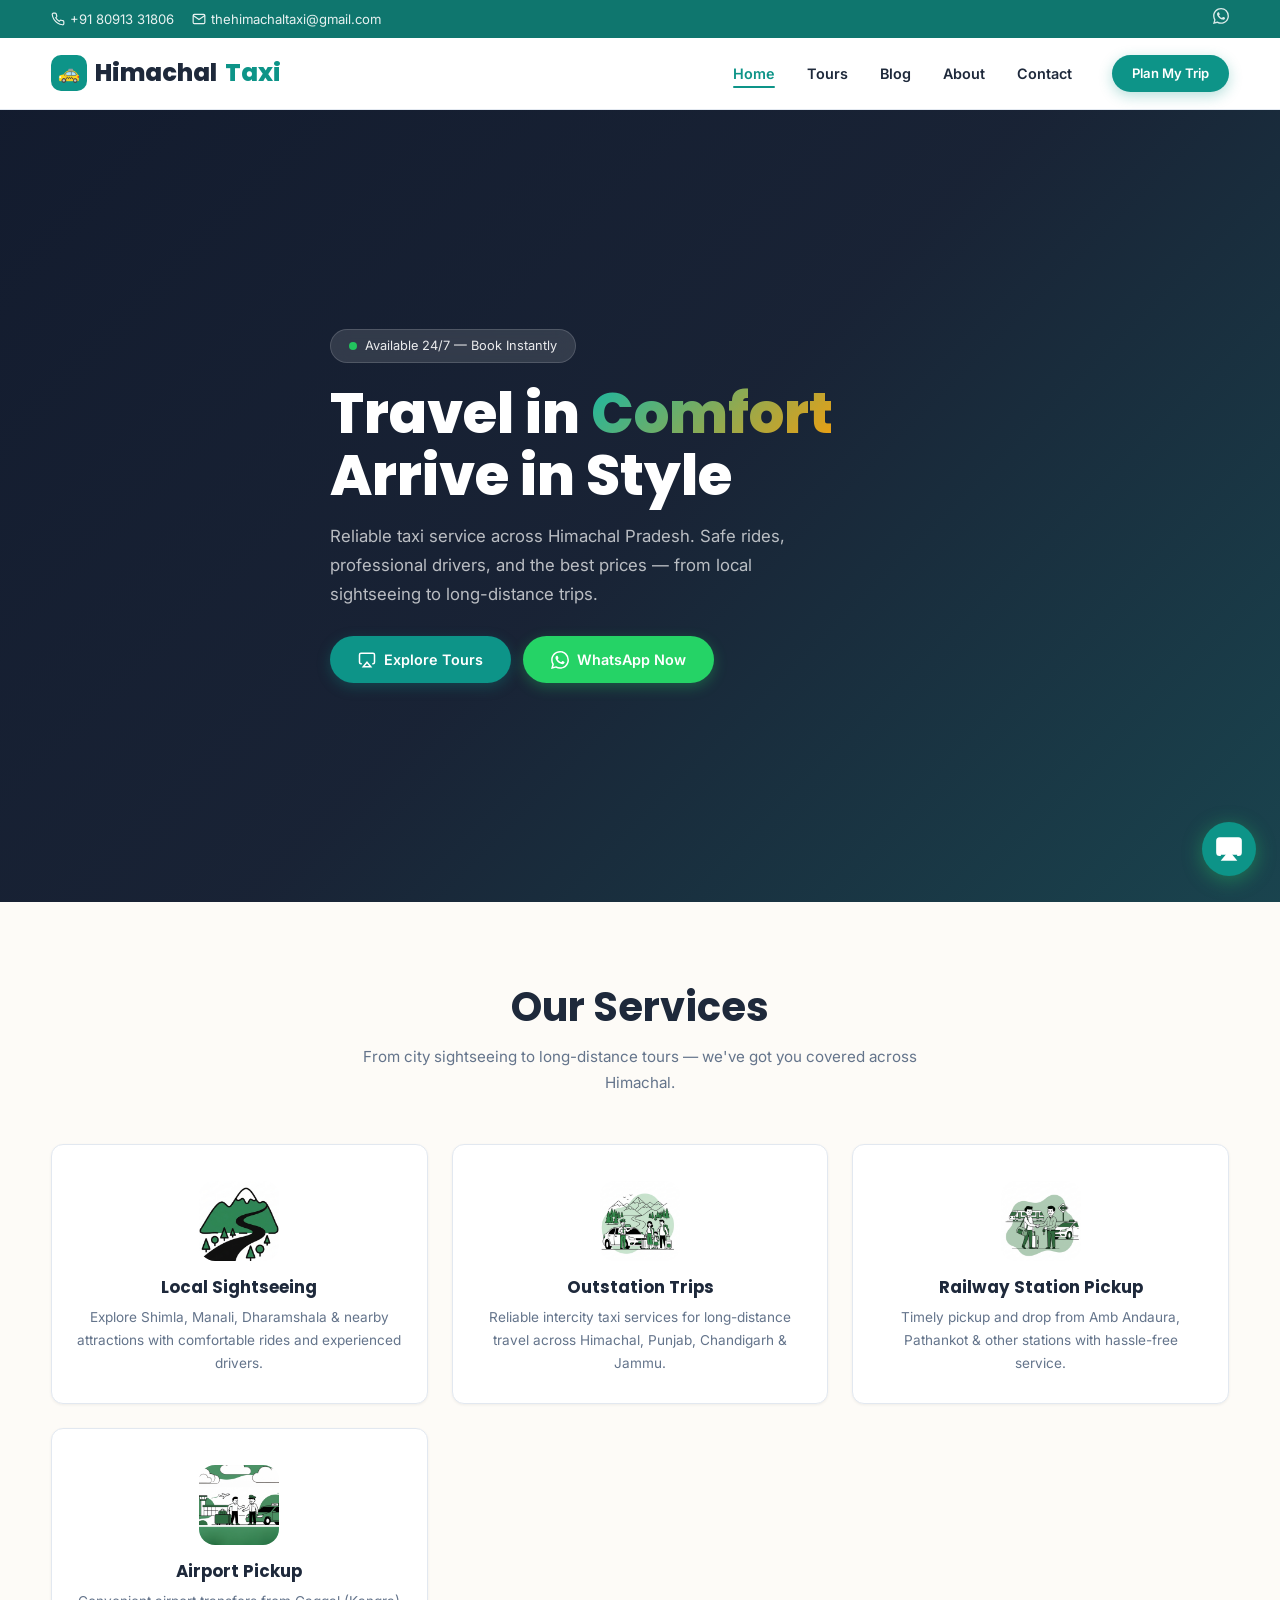
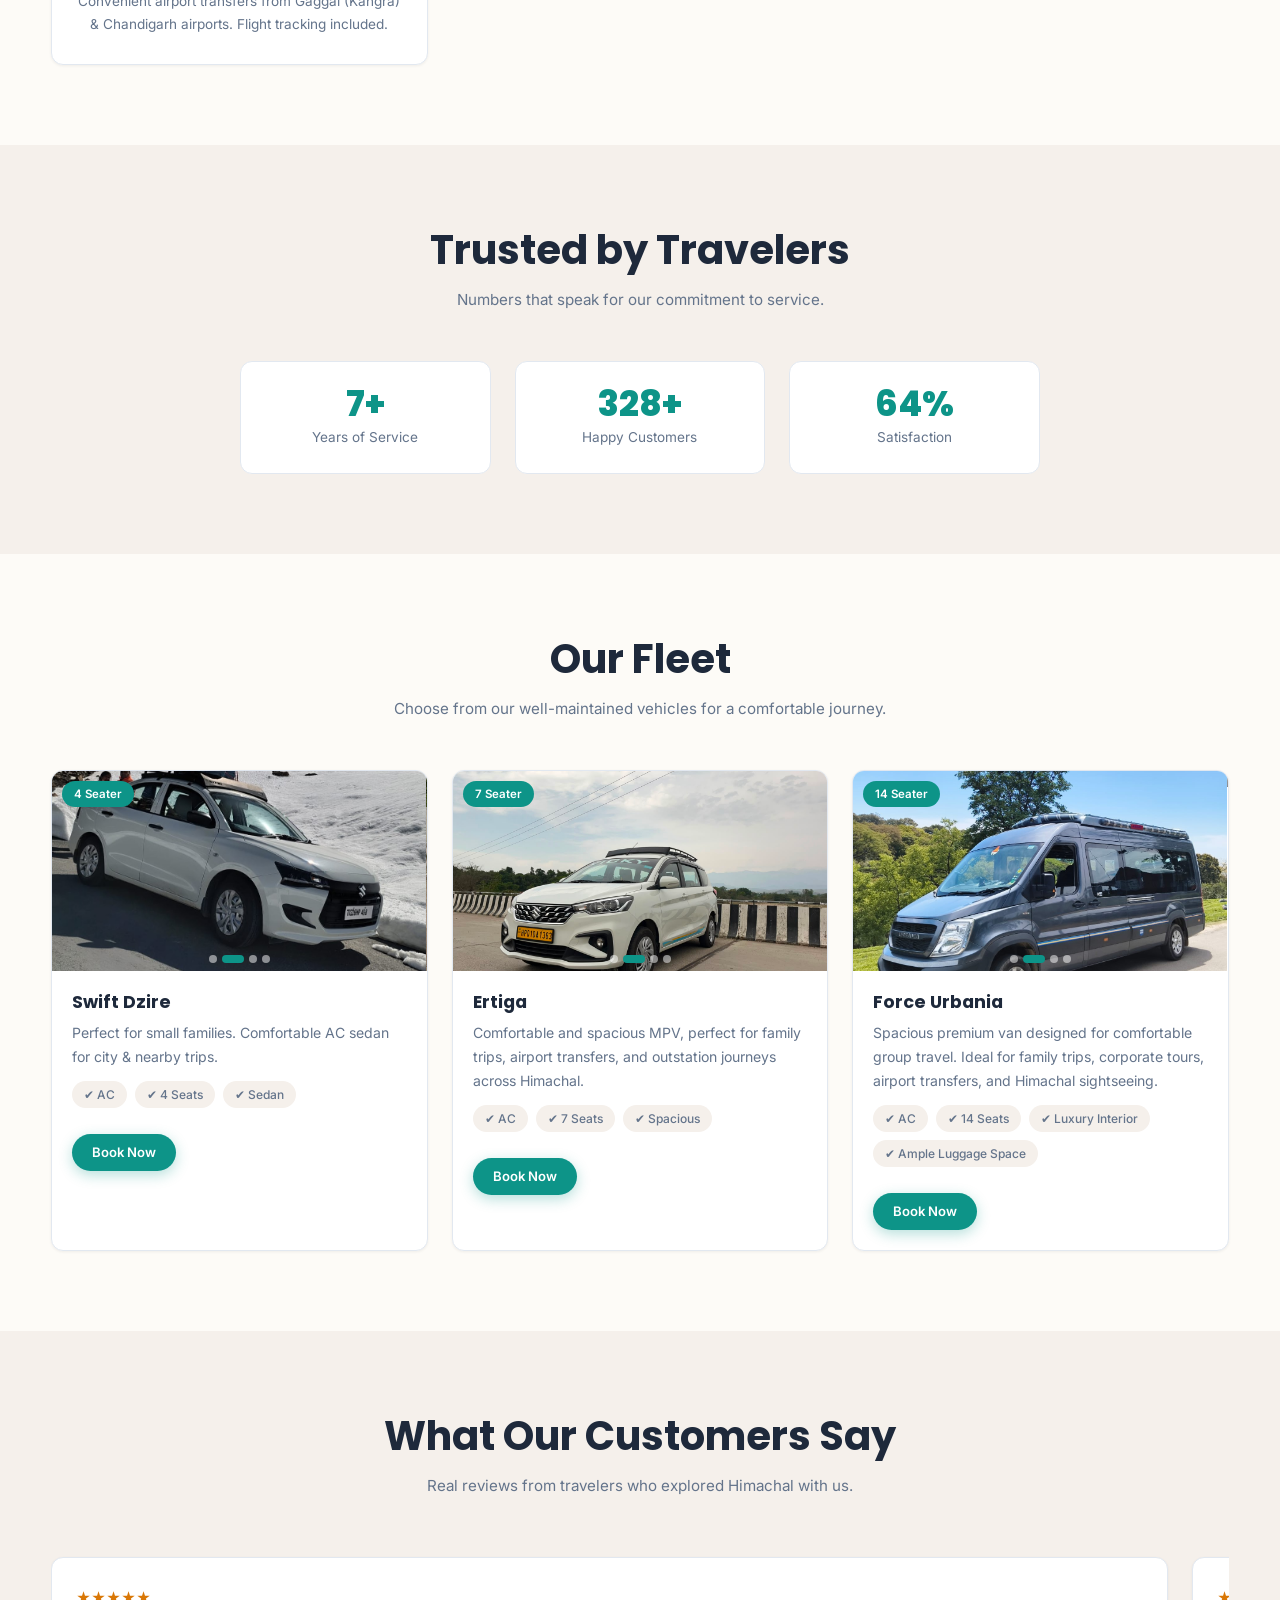
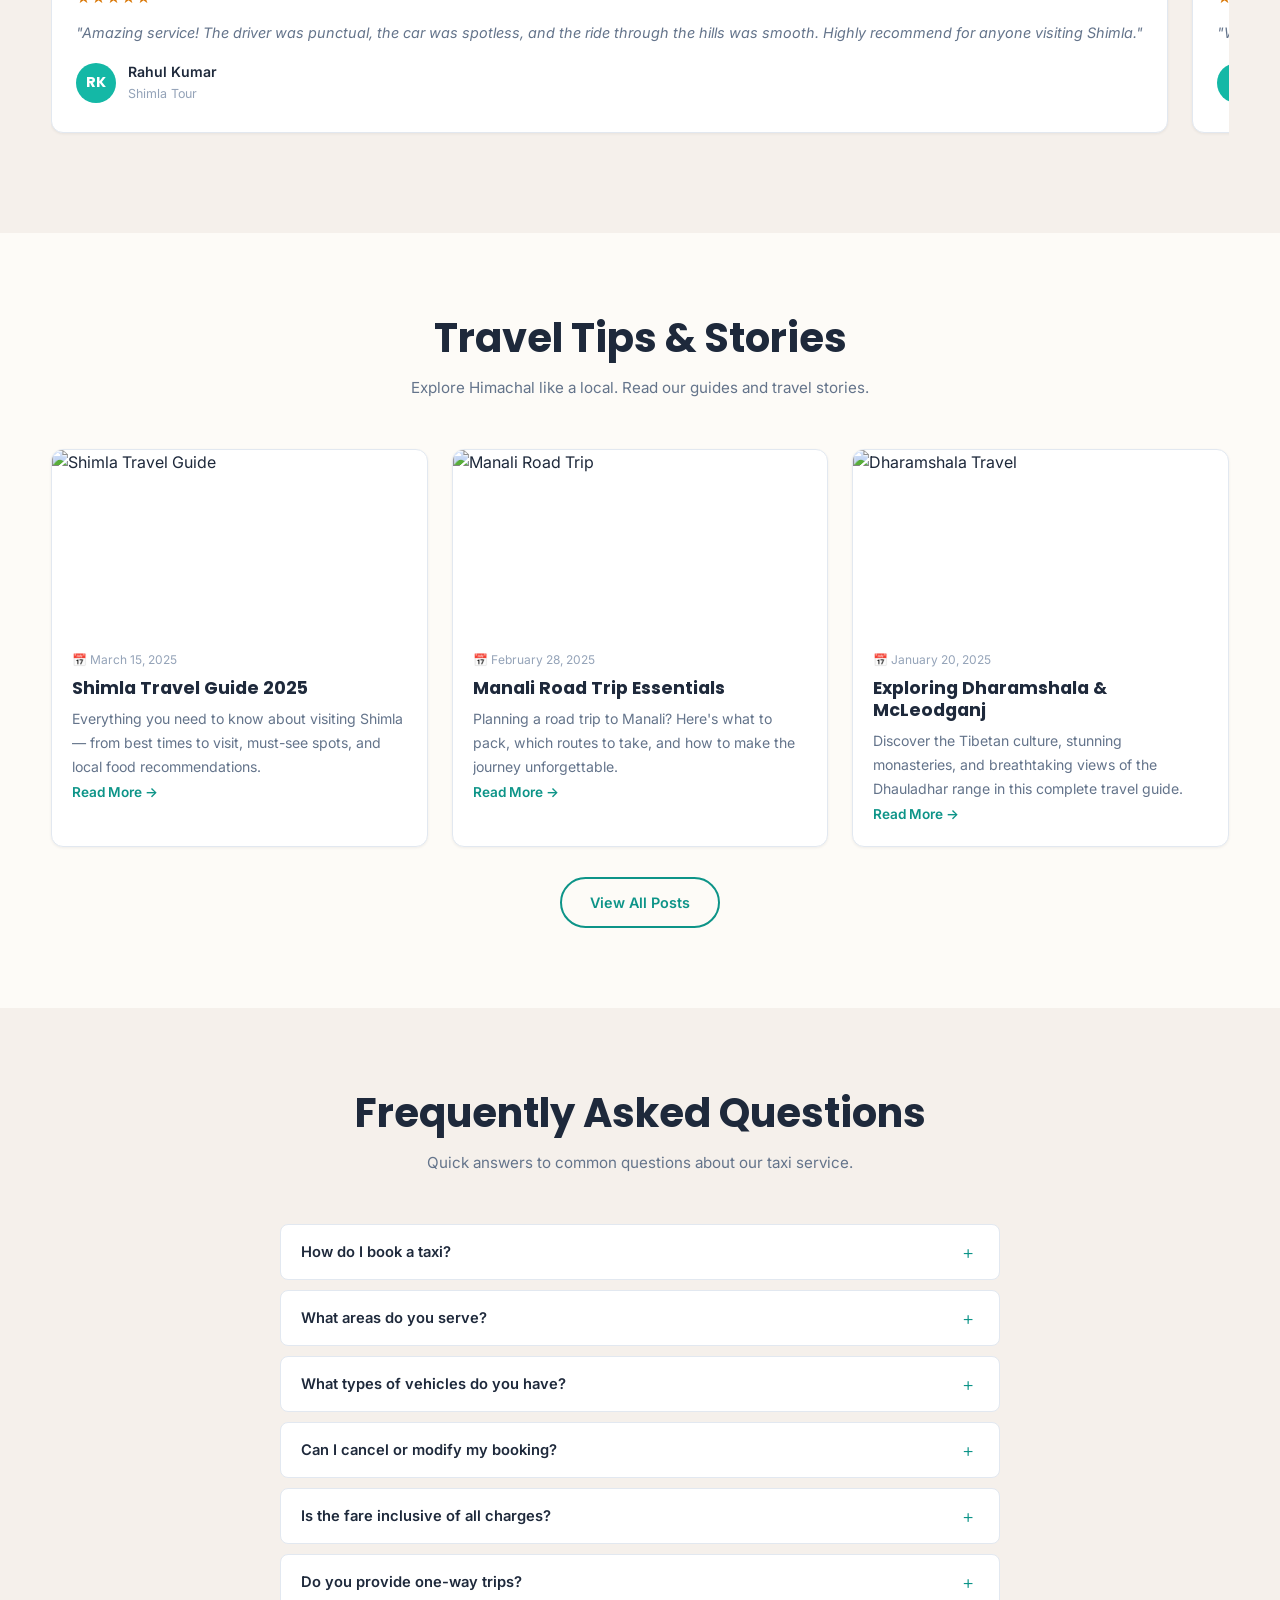
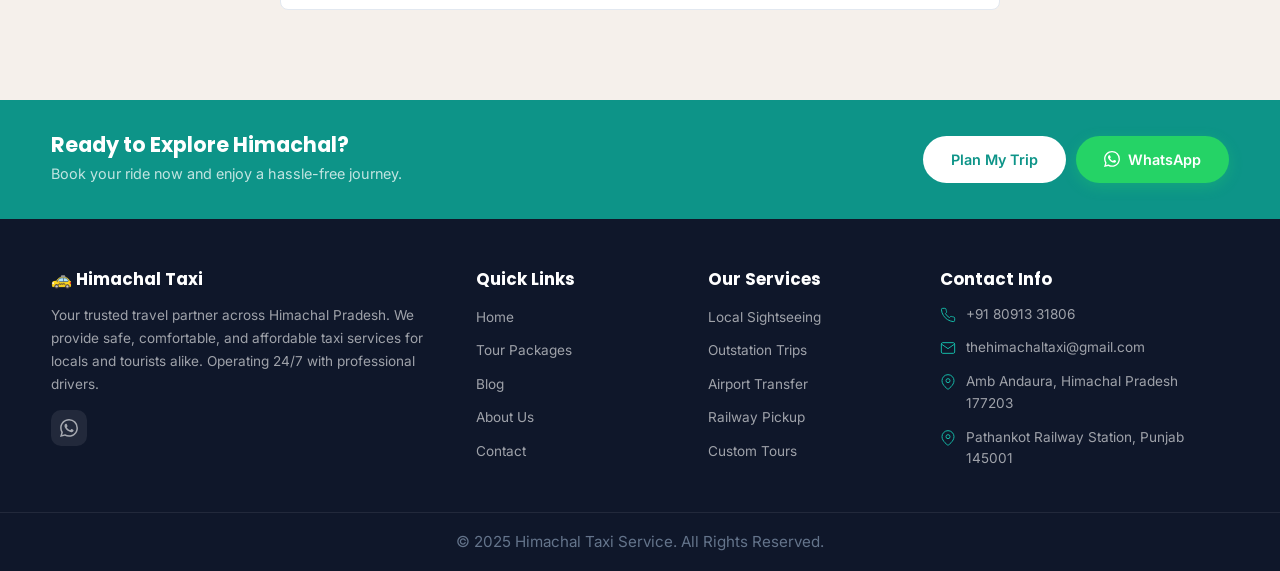
==== index.html @ 5ced4098 "Updated website content and images" ====
<!DOCTYPE html>
<html lang="en">
<head>
    <!-- ========== META & SEO ========== -->
    <meta charset="UTF-8">
    <meta name="viewport" content="width=device-width, initial-scale=1.0">
    <title>Himachal Taxi Service | Reliable Taxi in Himachal Pradesh</title>
    <meta name="description" content="Book reliable taxi service in Himachal Pradesh. Local sightseeing, outstation trips, airport & railway station pickup. Safe, comfortable & affordable travel.">
    <meta name="keywords" content="Himachal taxi, taxi service Himachal, Shimla taxi, Manali taxi, Dharamshala taxi, outstation taxi, airport pickup Himachal">
    <meta name="robots" content="index, follow">
    <link rel="canonical" href="https://himachaltaxi.com/">

    <!-- Open Graph -->
    <meta property="og:title" content="Himachal Taxi Service | Reliable Taxi in Himachal Pradesh">
    <meta property="og:description" content="Book reliable taxi service in Himachal Pradesh. Safe, comfortable & affordable travel.">
    <meta property="og:url" content="https://himachaltaxi.com/">
    <meta property="og:type" content="website">
    <meta property="og:image" content="images/hero-1.jpeg">

    <!-- Twitter Card -->
    <meta name="twitter:card" content="summary_large_image">
    <meta name="twitter:title" content="Himachal Taxi Service">
    <meta name="twitter:description" content="Reliable taxi service across Himachal Pradesh.">

    <!-- JSON-LD LocalBusiness Schema -->
    <script type="application/ld+json">
    {
        "@context": "https://schema.org",
        "@type": "LocalBusiness",
        "name": "Himachal Taxi Service",
        "image": "images/hero-1.jpeg",
        "description": "Reliable taxi service across Himachal Pradesh. Local sightseeing, outstation trips, airport & railway station pickup.",
        "url": "https://himachaltaxi.com",
        "telephone": "+918091331806",
"email": "thehimachaltaxi@gmail.com",
        "address": {
            "@type": "PostalAddress",
            "streetAddress": "Amb Andaura Railway Station Rd",
            "addressLocality": "Amb",
            "addressRegion": "Himachal Pradesh",
            "postalCode": "177203",
            "addressCountry": "IN"
        },
        "openingHoursSpecification": {
            "@type": "OpeningHoursSpecification",
            "dayOfWeek": ["Monday","Tuesday","Wednesday","Thursday","Friday","Saturday","Sunday"],
            "opens": "00:00",
            "closes": "23:59"
        },
        "sameAs": [
            "https://wa.me/918091331806"
        ]
    }
    </script>

    <!-- Styles -->
    <link rel="stylesheet" href="css/style.css">

    <!-- AOS Animation Library -->
    <link rel="stylesheet" href="https://unpkg.com/aos@2.3.1/dist/aos.css">
</head>
<body>

    <!-- ==================== TOP BAR ==================== -->
    <header class="topbar">
        <div class="container">
            <div class="topbar-left">
                <span>
                    <svg viewBox="0 0 24 24"><path d="M22 16.92v3a2 2 0 0 1-2.18 2 19.79 19.79 0 0 1-8.63-3.07 19.5 19.5 0 0 1-6-6 19.79 19.79 0 0 1-3.07-8.67A2 2 0 0 1 4.11 2h3a2 2 0 0 1 2 1.72 12.84 12.84 0 0 0 .7 2.81 2 2 0 0 1-.45 2.11L8.09 9.91a16 16 0 0 0 6 6l1.27-1.27a2 2 0 0 1 2.11-.45 12.84 12.84 0 0 0 2.81.7A2 2 0 0 1 22 16.92z"/></svg>
                    +91 80913 31806
                </span>
                <span>
                    <svg viewBox="0 0 24 24"><path d="M4 4h16c1.1 0 2 .9 2 2v12c0 1.1-.9 2-2 2H4c-1.1 0-2-.9-2-2V6c0-1.1.9-2 2-2z"/><polyline points="22,6 12,13 2,6"/></svg>
                    thehimachaltaxi@gmail.com
                </span>
            </div>
            <div class="topbar-right">
                <a href="https://wa.me/918091331806" target="_blank" rel="noopener" aria-label="WhatsApp">
                    <svg viewBox="0 0 24 24" fill="currentColor"><path d="M17.472 14.382c-.297-.149-1.758-.867-2.03-.967-.273-.099-.471-.148-.67.15-.197.297-.767.966-.94 1.164-.173.199-.347.223-.644.075-.297-.15-1.255-.463-2.39-1.475-.883-.788-1.48-1.761-1.653-2.059-.173-.297-.018-.458.13-.606.134-.133.298-.347.446-.52.149-.174.198-.298.298-.497.099-.198.05-.371-.025-.52-.075-.149-.669-1.612-.916-2.207-.242-.579-.487-.5-.669-.51-.173-.008-.371-.01-.57-.01-.198 0-.52.074-.792.372-.272.297-1.04 1.016-1.04 2.479 0 1.462 1.065 2.875 1.213 3.074.149.198 2.096 3.2 5.077 4.487.709.306 1.262.489 1.694.625.712.227 1.36.195 1.871.118.571-.085 1.758-.719 2.006-1.413.248-.694.248-1.289.173-1.413-.074-.124-.272-.198-.57-.347m-5.421 7.403h-.004a9.87 9.87 0 01-5.031-1.378l-.361-.214-3.741.982.998-3.648-.235-.374a9.86 9.86 0 01-1.51-5.26c.001-5.45 4.436-9.884 9.888-9.884 2.64 0 5.122 1.03 6.988 2.898a9.825 9.825 0 012.893 6.994c-.003 5.45-4.437 9.884-9.885 9.884m8.413-18.297A11.815 11.815 0 0012.05 0C5.495 0 .16 5.335.157 11.892c0 2.096.547 4.142 1.588 5.945L.057 24l6.305-1.654a11.882 11.882 0 005.683 1.448h.005c6.554 0 11.89-5.335 11.893-11.893a11.821 11.821 0 00-3.48-8.413z"/></svg>
                </a>
            </div>
        </div>
    </header>

    <!-- ==================== NAVBAR ==================== -->
    <nav class="navbar" id="navbar">
        <div class="container nav-container">
            <a href="index.html" class="logo">
                <span class="logo-icon">🚕</span>
                Himachal<span>Taxi</span>
            </a>
            <ul class="nav-links">
                <li><a href="index.html">Home</a></li>
                <li><a href="tours.html">Tours</a></li>
                <li><a href="blog.html">Blog</a></li>
                <li><a href="about.html">About</a></li>
                <li><a href="contact.html">Contact</a></li>
                <li><a href="#" class="btn btn-primary btn-sm" data-open-modal>Plan My Trip</a></li>
            </ul>
            <button class="hamburger" id="hamburger" aria-label="Toggle menu">☰</button>
        </div>
    </nav>

    <!-- Mobile Navigation -->
    <div class="mobile-nav" id="mobileNav">
        <div class="mobile-nav-content">
            <button class="mobile-nav-close" id="mobileNavClose" aria-label="Close menu">✕</button>
            <a href="index.html">Home</a>
            <a href="tours.html">Tours</a>
            <a href="blog.html">Blog</a>
            <a href="about.html">About</a>
            <a href="contact.html">Contact</a>
            <a href="#" class="btn btn-primary" data-open-modal>🚀 Plan My Trip</a>
        </div>
    </div>

    <!-- ==================== HERO ==================== -->
    <section class="hero" id="home">
        <div class="hero-bg" style="background-image: url('images/hero-1.jpeg');"></div>
        <div class="hero-overlay"></div>

        <div class="container hero-content" data-aos="fade-up" data-aos-duration="1000">
            <div class="hero-badge">
                <span class="hero-badge-dot"></span>
                Available 24/7 — Book Instantly
            </div>
            <h1>Travel in <span>Comfort</span><br>Arrive in Style</h1>
            <p>Reliable taxi service across Himachal Pradesh. Safe rides, professional drivers, and the best prices — from local sightseeing to long-distance trips.</p>
            <div class="hero-buttons">
                <a href="tours.html" class="btn btn-primary">
                    <svg viewBox="0 0 24 24" fill="none" stroke="currentColor" stroke-width="2"><path d="M5 17H4a2 2 0 01-2-2V5a2 2 0 012-2h16a2 2 0 012 2v10a2 2 0 01-2 2h-1"/><polygon points="12 15 17 21 7 21 12 15"/></svg>
                    Explore Tours
                </a>
                <a href="https://wa.me/918091331806" class="btn btn-whatsapp" target="_blank" rel="noopener">
                    <svg viewBox="0 0 24 24" fill="currentColor"><path d="M17.472 14.382c-.297-.149-1.758-.867-2.03-.967-.273-.099-.471-.148-.67.15-.197.297-.767.966-.94 1.164-.173.199-.347.223-.644.075-.297-.15-1.255-.463-2.39-1.475-.883-.788-1.48-1.761-1.653-2.059-.173-.297-.018-.458.13-.606.134-.133.298-.347.446-.52.149-.174.198-.298.298-.497.099-.198.05-.371-.025-.52-.075-.149-.669-1.612-.916-2.207-.242-.579-.487-.5-.669-.51-.173-.008-.371-.01-.57-.01-.198 0-.52.074-.792.372-.272.297-1.04 1.016-1.04 2.479 0 1.462 1.065 2.875 1.213 3.074.149.198 2.096 3.2 5.077 4.487.709.306 1.262.489 1.694.625.712.227 1.36.195 1.871.118.571-.085 1.758-.719 2.006-1.413.248-.694.248-1.289.173-1.413-.074-.124-.272-.198-.57-.347m-5.421 7.403h-.004a9.87 9.87 0 01-5.031-1.378l-.361-.214-3.741.982.998-3.648-.235-.374a9.86 9.86 0 01-1.51-5.26c.001-5.45 4.436-9.884 9.888-9.884 2.64 0 5.122 1.03 6.988 2.898a9.825 9.825 0 012.893 6.994c-.003 5.45-4.437 9.884-9.885 9.884m8.413-18.297A11.815 11.815 0 0012.05 0C5.495 0 .16 5.335.157 11.892c0 2.096.547 4.142 1.588 5.945L.057 24l6.305-1.654a11.882 11.882 0 005.683 1.448h.005c6.554 0 11.89-5.335 11.893-11.893a11.821 11.821 0 00-3.48-8.413z"/></svg>
                    WhatsApp Now
                </a>
            </div>
        </div>
    </section>

    <!-- ==================== SERVICES ==================== -->
    <section class="section" id="services" data-aos="fade-up">
        <div class="container">
            <div class="section-header">
                <h2>Our Services</h2>
                <p>From city sightseeing to long-distance tours — we've got you covered across Himachal.</p>
            </div>

            <div class="cards-grid">
                <div class="service-card" data-aos="fade-up" data-aos-delay="100">
                    <div class="service-icon">
                        <img src="images/Local Sightseeing.png" alt="Local Sightseeing" loading="lazy">
                    </div>
                    <h3>Local Sightseeing</h3>
                    <p>Explore Shimla, Manali, Dharamshala & nearby attractions with comfortable rides and experienced drivers.</p>
                </div>

                <div class="service-card" data-aos="fade-up" data-aos-delay="200">
                    <div class="service-icon">
                        <img src="images/Outstation Trips.png" alt="Outstation Trips" loading="lazy">
                    </div>
                    <h3>Outstation Trips</h3>
                    <p>Reliable intercity taxi services for long-distance travel across Himachal, Punjab, Chandigarh & Jammu.</p>
                </div>

                <div class="service-card" data-aos="fade-up" data-aos-delay="300">
                    <div class="service-icon">
                        <img src="images/Railway Station Pickup.png" alt="Railway Station Pickup" loading="lazy">
                    </div>
                    <h3>Railway Station Pickup</h3>
                    <p>Timely pickup and drop from Amb Andaura, Pathankot & other stations with hassle-free service.</p>
                </div>

                <div class="service-card" data-aos="fade-up" data-aos-delay="400">
                    <div class="service-icon">
                        <img src="images/Airport Pickup.png" alt="Airport Pickup" loading="lazy">
                    </div>
                    <h3>Airport Pickup</h3>
                    <p>Convenient airport transfers from Gaggal (Kangra) & Chandigarh airports. Flight tracking included.</p>
                </div>
            </div>
        </div>
    </section>

    <!-- ==================== STATS COUNTER ==================== -->
    <section class="section section-ivory text-center">
        <div class="container">
            <div class="section-header">
                <h2>Trusted by Travelers</h2>
                <p>Numbers that speak for our commitment to service.</p>
            </div>
            <div class="stats-grid">
                <div class="stat-item" data-aos="zoom-in">
                    <div class="stat-number" data-target="10" data-suffix="+">0+</div>
                    <div class="stat-label">Years of Service</div>
                </div>
                <div class="stat-item" data-aos="zoom-in" data-aos-delay="100">
                    <div class="stat-number" data-target="500" data-suffix="+">0+</div>
                    <div class="stat-label">Happy Customers</div>
                </div>
                <div class="stat-item" data-aos="zoom-in" data-aos-delay="200">
                    <div class="stat-number" data-target="100" data-suffix="%">0%</div>
                    <div class="stat-label">Satisfaction</div>
                </div>
            </div>
        </div>
    </section>

    <!-- ==================== FLEET ==================== -->
    <section class="section" id="fleet" data-aos="fade-up">
        <div class="container">
            <div class="section-header">
                <h2>Our Fleet</h2>
                <p>Choose from our well-maintained vehicles for a comfortable journey.</p>
            </div>

            <div class="cards-grid">
                <!-- Swift Dzire -->
                <div class="card fleet-card" data-aos="fade-up" data-aos-delay="100">
                    <div class="card-img-wrap fleet-carousel" data-carousel>
                        <div class="fleet-slides">
                            <img class="fleet-slide" src="images/swift-1.jpeg" alt="Swift Dzire" loading="lazy">
                             <img class="fleet-slide" src="images/swift-2.jpeg" alt="Swift Dzire" loading="lazy">
                             <img class="fleet-slide" src="images/swift-11.jpeg" alt="Swift Dzire" loading="lazy">
                             <img class="fleet-slide" src="images/swift-12.jpeg" alt="Swift Dzire" loading="lazy">
                              
                        </div>
                        <span class="fleet-badge">4 Seater</span>
                        <button class="fleet-prev" type="button" aria-label="Previous">❮</button>
                        <button class="fleet-next" type="button" aria-label="Next">❯</button>
                        <div class="fleet-dots"></div>
                    </div>
                    <div class="card-body">
                        <h3>Swift Dzire</h3>
                        <p>Perfect for small families. Comfortable AC sedan for city & nearby trips.</p>
                        <div class="tour-highlights">
                            <span class="tour-highlight">✔ AC</span>
                            <span class="tour-highlight">✔ 4 Seats</span>
                            <span class="tour-highlight">✔ Sedan</span>
                        </div>
                        <a href="#" class="btn btn-primary btn-sm" data-open-modal>Book Now</a>
                    </div>
                </div>

                <!-- Toyota Etios -->
                <div class="card fleet-card" data-aos="fade-up" data-aos-delay="200">
                    <div class="card-img-wrap fleet-carousel" data-carousel>
                        <div class="fleet-slides">
                            <img class="fleet-slide" src="images/Ertiga-1.jpeg" alt="Toyota Etios" loading="lazy">
                            <img class="fleet-slide" src="images/Ertiga-2.jpeg" alt="Toyota Etios" loading="lazy">
                            <img class="fleet-slide" src="images/Ertiga-3.jpeg" alt="Toyota Etios" loading="lazy">
                            <img class="fleet-slide" src="images/Ertiga-4.jpeg" alt="Toyota Etios" loading="lazy">
                        </div>
                        <span class="fleet-badge">7 Seater</span>
                        <button class="fleet-prev" type="button" aria-label="Previous">❮</button>
                        <button class="fleet-next" type="button" aria-label="Next">❯</button>
                        <div class="fleet-dots"></div>
                    </div>
                    <div class="card-body">
                        <h3>Ertiga</h3>
                        <p>Comfortable and spacious MPV, perfect for family trips, airport transfers, and outstation journeys across Himachal.</p>
                        <div class="tour-highlights">
                            <span class="tour-highlight">✔ AC</span>
                            <span class="tour-highlight">✔ 7 Seats</span>
                            <span class="tour-highlight">✔ Spacious</span>
                        </div>
                        <a href="#" class="btn btn-primary btn-sm" data-open-modal>Book Now</a>
                    </div>
                </div>

                <!-- Toyota Innova -->
                <div class="card fleet-card" data-aos="fade-up" data-aos-delay="300">
                    <div class="card-img-wrap fleet-carousel" data-carousel>
                        <div class="fleet-slides">
                           <!--  <img class="fleet-slide" src="images/innova.jpeg" alt="Toyota Innova" loading="lazy"> -->
                            <img class="fleet-slide" src="images/Urbaina_1.jpeg" alt="Innova Interior" loading="lazy">
                            <img class="fleet-slide" src="images/Urbaina_2.jpeg" alt="Innova Rear" loading="lazy">
                            <img class="fleet-slide" src="images/Urbaina_3.jpeg" alt="Innova Side" loading="lazy">
                            <img class="fleet-slide" src="images/Urbaina_4.jpeg" alt="Innova Front" loading="lazy">
                        </div>
                        <span class="fleet-badge">14 Seater</span>
                        <button class="fleet-prev" type="button" aria-label="Previous">❮</button>
                        <button class="fleet-next" type="button" aria-label="Next">❯</button>
                        <div class="fleet-dots"></div>
                    </div>
                    <div class="card-body">
                      <h3>Force Urbania</h3>
<p>Spacious premium van designed for comfortable group travel. Ideal for family trips,
     corporate tours, airport transfers, and Himachal sightseeing.</p>
<div class="tour-highlights">
    <span class="tour-highlight">✔ AC</span>
    <span class="tour-highlight">✔ 14 Seats</span>
    <span class="tour-highlight">✔ Luxury Interior</span>
    <span class="tour-highlight">✔ Ample Luggage Space</span>
</div>
                        <a href="#" class="btn btn-primary btn-sm" data-open-modal>Book Now</a>
                    </div>
                </div>
            </div>
        </div>
    </section>

    <!-- ==================== TESTIMONIALS ==================== -->
    <section class="section testimonials-section" data-aos="fade-up">
        <div class="container">
            <div class="section-header">
                <h2>What Our Customers Say</h2>
                <p>Real reviews from travelers who explored Himachal with us.</p>
            </div>

            <div class="testimonials-track">
                <div class="testimonial-card">
                    <div class="testimonial-stars">★★★★★</div>
                    <p class="testimonial-text">"Amazing service! The driver was punctual, the car was spotless, and the ride through the hills was smooth. Highly recommend for anyone visiting Shimla."</p>
                    <div class="testimonial-author">
                        <div class="testimonial-avatar">RK</div>
                        <div>
                            <div class="testimonial-name">Rahul Kumar</div>
                            <div class="testimonial-location">Shimla Tour</div>
                        </div>
                    </div>
                </div>

                <div class="testimonial-card">
                    <div class="testimonial-stars">★★★★★</div>
                    <p class="testimonial-text">"We booked the Innova for a family trip to Manali. The vehicle was very comfortable and the driver knew all the best spots. Will definitely book again!"</p>
                    <div class="testimonial-author">
                        <div class="testimonial-avatar">PS</div>
                        <div>
                            <div class="testimonial-name">Priya Sharma</div>
                            <div class="testimonial-location">Manali Family Trip</div>
                        </div>
                    </div>
                </div>

                <div class="testimonial-card">
                    <div class="testimonial-stars">★★★★★</div>
                    <p class="testimonial-text">"Very reliable service for airport pickup. They tracked my flight and were waiting even when I landed late. Great communication throughout."</p>
                    <div class="testimonial-author">
                        <div class="testimonial-avatar">AJ</div>
                        <div>
                            <div class="testimonial-name">Arjun Joshi</div>
                            <div class="testimonial-location">Gaggal Airport</div>
                        </div>
                    </div>
                </div>

                <div class="testimonial-card">
                    <div class="testimonial-stars">★★★★☆</div>
                    <p class="testimonial-text">"Good experience for our Dharamshala trip. The booking was easy through WhatsApp and the pricing was reasonable. Would suggest adding more vehicle options."</p>
                    <div class="testimonial-author">
                        <div class="testimonial-avatar">MT</div>
                        <div>
                            <div class="testimonial-name">Meera Thakur</div>
                            <div class="testimonial-location">Dharamshala</div>
                        </div>
                    </div>
                </div>

                <div class="testimonial-card">
                    <div class="testimonial-stars">★★★★★</div>
                    <p class="testimonial-text">"Best taxi service in Himachal! Booked for a Chandigarh to Manali trip. Driver was professional, safe driving on the ghat roads. 10/10 experience."</p>
                    <div class="testimonial-author">
                        <div class="testimonial-avatar">VS</div>
                        <div>
                            <div class="testimonial-name">Vikram Singh</div>
                            <div class="testimonial-location">Chandigarh → Manali</div>
                        </div>
                    </div>
                </div>
            </div>
        </div>
    </section>

    <!-- ==================== BLOG PREVIEW ==================== -->
    <section class="section" data-aos="fade-up">
        <div class="container">
            <div class="section-header">
                <h2>Travel Tips & Stories</h2>
                <p>Explore Himachal like a local. Read our guides and travel stories.</p>
            </div>

            <div class="cards-grid">
                <article class="card blog-card" data-aos="fade-up" data-aos-delay="100">
                    <img class="card-img" src="images/shimla.jpeg" alt="Shimla Travel Guide" loading="lazy">
                    <div class="card-body">
                        <div class="blog-date">📅 March 15, 2025</div>
                        <h3>Shimla Travel Guide 2025</h3>
                        <p class="blog-excerpt">Everything you need to know about visiting Shimla — from best times to visit, must-see spots, and local food recommendations.</p>
                        <a href="blog.html" class="blog-link">Read More →</a>
                    </div>
                </article>

                <article class="card blog-card" data-aos="fade-up" data-aos-delay="200">
                    <img class="card-img" src="images/manali.jpeg" alt="Manali Road Trip" loading="lazy">
                    <div class="card-body">
                        <div class="blog-date">📅 February 28, 2025</div>
                        <h3>Manali Road Trip Essentials</h3>
                        <p class="blog-excerpt">Planning a road trip to Manali? Here's what to pack, which routes to take, and how to make the journey unforgettable.</p>
                        <a href="blog.html" class="blog-link">Read More →</a>
                    </div>
                </article>

                <article class="card blog-card" data-aos="fade-up" data-aos-delay="300">
                    <img class="card-img" src="images/dharamshala.jpeg" alt="Dharamshala Travel" loading="lazy">
                    <div class="card-body">
                        <div class="blog-date">📅 January 20, 2025</div>
                        <h3>Exploring Dharamshala & McLeodganj</h3>
                        <p class="blog-excerpt">Discover the Tibetan culture, stunning monasteries, and breathtaking views of the Dhauladhar range in this complete travel guide.</p>
                        <a href="blog.html" class="blog-link">Read More →</a>
                    </div>
                </article>
            </div>

            <div class="text-center mt-3">
                <a href="blog.html" class="btn btn-outline">View All Posts</a>
            </div>
        </div>
    </section>

    <!-- ==================== FAQ ==================== -->
    <section class="section section-ivory" data-aos="fade-up">
        <div class="container">
            <div class="section-header">
                <h2>Frequently Asked Questions</h2>
                <p>Quick answers to common questions about our taxi service.</p>
            </div>

            <div class="faq-list">
                <div class="faq-item">
                    <button class="faq-question">
                        How do I book a taxi?
                        <span class="faq-icon">+</span>
                    </button>
                    <div class="faq-answer">
                        <p>You can book by clicking the "Plan My Trip" button on our site, calling us at +91 80913 31806, or sending a message on WhatsApp. We'll confirm your booking within minutes.</p>
                    </div>
                </div>

                <div class="faq-item">
                    <button class="faq-question">
                        What areas do you serve?
                        <span class="faq-icon">+</span>
                    </button>
                    <div class="faq-answer">
                        <p>We serve all major Himachal destinations including Shimla, Manali, Dharamshala, Kullu, Kasol, Dalhousie, and Khajjiar. We also provide pickup from Chandigarh, Pathankot, Amb Andaura railway stations, and Gaggal & Chandigarh airports.</p>
                    </div>
                </div>

                <div class="faq-item">
                    <button class="faq-question">
                        What types of vehicles do you have?
                        <span class="faq-icon">+</span>
                    </button>
                    <div class="faq-answer">
                        <p>We offer Swift Dzire (4-seater sedan), Toyota Etios (4-seater spacious sedan), and Toyota Innova (6-7 seater premium SUV). All vehicles are air-conditioned and well-maintained.</p>
                    </div>
                </div>

                <div class="faq-item">
                    <button class="faq-question">
                        Can I cancel or modify my booking?
                        <span class="faq-icon">+</span>
                    </button>
                    <div class="faq-answer">
                        <p>Yes, you can cancel or modify your booking. Please inform us at least 4 hours before the scheduled pickup for free cancellation. Last-minute changes may incur a nominal fee.</p>
                    </div>
                </div>

                <div class="faq-item">
                    <button class="faq-question">
                        Is the fare inclusive of all charges?
                        <span class="faq-icon">+</span>
                    </button>
                    <div class="faq-answer">
                        <p>Yes, our quoted fare includes fuel, driver charges, and tolls. State tax and parking fees may be extra where applicable. We believe in transparent pricing with no hidden charges.</p>
                    </div>
                </div>

                <div class="faq-item">
                    <button class="faq-question">
                        Do you provide one-way trips?
                        <span class="faq-icon">+</span>
                    </button>
                    <div class="faq-answer">
                        <p>Absolutely! We offer both one-way and round-trip options. One-way trips are perfect for airport transfers or intercity travel. Just let us know your requirement when booking.</p>
                    </div>
                </div>
            </div>
        </div>
    </section>

    <!-- ==================== CTA STRIP ==================== -->
    <section class="cta-strip">
        <div class="container cta-content">
            <div>
                <h3>Ready to Explore Himachal?</h3>
                <p>Book your ride now and enjoy a hassle-free journey.</p>
            </div>
            <div class="cta-buttons">
                <a href="#" class="btn" data-open-modal>Plan My Trip</a>
                <a href="https://wa.me/918091331806" class="btn btn-whatsapp" target="_blank" rel="noopener">
                    <svg viewBox="0 0 24 24" fill="currentColor" style="width:16px;height:16px;"><path d="M17.472 14.382c-.297-.149-1.758-.867-2.03-.967-.273-.099-.471-.148-.67.15-.197.297-.767.966-.94 1.164-.173.199-.347.223-.644.075-.297-.15-1.255-.463-2.39-1.475-.883-.788-1.48-1.761-1.653-2.059-.173-.297-.018-.458.13-.606.134-.133.298-.347.446-.52.149-.174.198-.298.298-.497.099-.198.05-.371-.025-.52-.075-.149-.669-1.612-.916-2.207-.242-.579-.487-.5-.669-.51-.173-.008-.371-.01-.57-.01-.198 0-.52.074-.792.372-.272.297-1.04 1.016-1.04 2.479 0 1.462 1.065 2.875 1.213 3.074.149.198 2.096 3.2 5.077 4.487.709.306 1.262.489 1.694.625.712.227 1.36.195 1.871.118.571-.085 1.758-.719 2.006-1.413.248-.694.248-1.289.173-1.413-.074-.124-.272-.198-.57-.347m-5.421 7.403h-.004a9.87 9.87 0 01-5.031-1.378l-.361-.214-3.741.982.998-3.648-.235-.374a9.86 9.86 0 01-1.51-5.26c.001-5.45 4.436-9.884 9.888-9.884 2.64 0 5.122 1.03 6.988 2.898a9.825 9.825 0 012.893 6.994c-.003 5.45-4.437 9.884-9.885 9.884m8.413-18.297A11.815 11.815 0 0012.05 0C5.495 0 .16 5.335.157 11.892c0 2.096.547 4.142 1.588 5.945L.057 24l6.305-1.654a11.882 11.882 0 005.683 1.448h.005c6.554 0 11.89-5.335 11.893-11.893a11.821 11.821 0 00-3.48-8.413z"/></svg>
                    WhatsApp
                </a>
            </div>
        </div>
    </section>

    <!-- ==================== FOOTER ==================== -->
    <footer class="footer">
        <div class="container footer-grid">
            <div class="footer-col">
                <h3>🚕 Himachal Taxi</h3>
                <p>Your trusted travel partner across Himachal Pradesh. We provide safe, comfortable, and affordable taxi services for locals and tourists alike. Operating 24/7 with professional drivers.</p>
                <div class="footer-social">
                    <a href="https://wa.me/918091331806" target="_blank" rel="noopener" aria-label="WhatsApp">
                        <svg viewBox="0 0 24 24" fill="currentColor"><path d="M17.472 14.382c-.297-.149-1.758-.867-2.03-.967-.273-.099-.471-.148-.67.15-.197.297-.767.966-.94 1.164-.173.199-.347.223-.644.075-.297-.15-1.255-.463-2.39-1.475-.883-.788-1.48-1.761-1.653-2.059-.173-.297-.018-.458.13-.606.134-.133.298-.347.446-.52.149-.174.198-.298.298-.497.099-.198.05-.371-.025-.52-.075-.149-.669-1.612-.916-2.207-.242-.579-.487-.5-.669-.51-.173-.008-.371-.01-.57-.01-.198 0-.52.074-.792.372-.272.297-1.04 1.016-1.04 2.479 0 1.462 1.065 2.875 1.213 3.074.149.198 2.096 3.2 5.077 4.487.709.306 1.262.489 1.694.625.712.227 1.36.195 1.871.118.571-.085 1.758-.719 2.006-1.413.248-.694.248-1.289.173-1.413-.074-.124-.272-.198-.57-.347m-5.421 7.403h-.004a9.87 9.87 0 01-5.031-1.378l-.361-.214-3.741.982.998-3.648-.235-.374a9.86 9.86 0 01-1.51-5.26c.001-5.45 4.436-9.884 9.888-9.884 2.64 0 5.122 1.03 6.988 2.898a9.825 9.825 0 012.893 6.994c-.003 5.45-4.437 9.884-9.885 9.884m8.413-18.297A11.815 11.815 0 0012.05 0C5.495 0 .16 5.335.157 11.892c0 2.096.547 4.142 1.588 5.945L.057 24l6.305-1.654a11.882 11.882 0 005.683 1.448h.005c6.554 0 11.89-5.335 11.893-11.893a11.821 11.821 0 00-3.48-8.413z"/></svg>
                    </a>
                </div>
            </div>

            <div class="footer-col">
                <h4>Quick Links</h4>
                <ul>
                    <li><a href="index.html">Home</a></li>
                    <li><a href="tours.html">Tour Packages</a></li>
                    <li><a href="blog.html">Blog</a></li>
                    <li><a href="about.html">About Us</a></li>
                    <li><a href="contact.html">Contact</a></li>
                </ul>
            </div>

            <div class="footer-col">
                <h4>Our Services</h4>
                <ul>
                    <li><a href="tours.html">Local Sightseeing</a></li>
                    <li><a href="tours.html">Outstation Trips</a></li>
                    <li><a href="tours.html">Airport Transfer</a></li>
                    <li><a href="tours.html">Railway Pickup</a></li>
                    <li><a href="tours.html">Custom Tours</a></li>
                </ul>
            </div>

            <div class="footer-col">
                <h4>Contact Info</h4>
                <div class="footer-contact-item">
                    <svg viewBox="0 0 24 24"><path d="M22 16.92v3a2 2 0 0 1-2.18 2 19.79 19.79 0 0 1-8.63-3.07 19.5 19.5 0 0 1-6-6 19.79 19.79 0 0 1-3.07-8.67A2 2 0 0 1 4.11 2h3a2 2 0 0 1 2 1.72 12.84 12.84 0 0 0 .7 2.81 2 2 0 0 1-.45 2.11L8.09 9.91a16 16 0 0 0 6 6l1.27-1.27a2 2 0 0 1 2.11-.45 12.84 12.84 0 0 0 2.81.7A2 2 0 0 1 22 16.92z"/></svg>
                    <span>+91 80913 31806</span>
                </div>
                <div class="footer-contact-item">
                    <svg viewBox="0 0 24 24"><path d="M4 4h16c1.1 0 2 .9 2 2v12c0 1.1-.9 2-2 2H4c-1.1 0-2-.9-2-2V6c0-1.1.9-2 2-2z"/><polyline points="22,6 12,13 2,6"/></svg>
                    <span>thehimachaltaxi@gmail.com</span>
                </div>
                <div class="footer-contact-item">
                    <svg viewBox="0 0 24 24"><path d="M21 10c0 7-9 13-9 13s-9-6-9-13a9 9 0 0 1 18 0z"/><circle cx="12" cy="10" r="3"/></svg>
                    <span>Amb Andaura, Himachal Pradesh 177203</span>
                </div>
                <div class="footer-contact-item">
                    <svg viewBox="0 0 24 24"><path d="M21 10c0 7-9 13-9 13s-9-6-9-13a9 9 0 0 1 18 0z"/><circle cx="12" cy="10" r="3"/></svg>
                    <span>Pathankot Railway Station, Punjab 145001</span>
                </div>
            </div>
        </div>

        <div class="footer-bottom">
            <p>© 2025 Himachal Taxi Service. All Rights Reserved.</p>
        </div>
    </footer>

    <!-- ==================== PLAN MY TRIP MODAL ==================== -->
    <div class="modal-overlay" id="planTripModal">
        <div class="modal">
            <button class="modal-close" id="modalClose">✕</button>
            <h2>🚀 Plan My Trip</h2>
            <p class="section-subtitle">Tell us about your trip and we'll get back to you instantly!</p>

            <form class="modal-form" id="planTripForm">
                <div class="form-row">
                    <div class="form-group">
                        <label for="ptName">Full Name *</label>
                        <input type="text" id="ptName" placeholder="Your name" required>
                    </div>
                    <div class="form-group">
                        <label for="ptEmail">Email Address</label>
                        <input type="email" id="ptEmail" placeholder="email@example.com">
                    </div>
                </div>

                <div class="form-row">
                    <div class="form-group">
                        <label for="ptPhone">Phone Number *</label>
                        <input type="tel" id="ptPhone" placeholder="+91 XXXXX XXXXX" required>
                    </div>
                    <div class="form-group">
                        <label for="ptDate">Travel Date *</label>
                        <input type="date" id="ptDate" required>
                    </div>
                </div>

                <div class="form-row">
                    <div class="form-group">
                        <label for="ptPickup">Pickup Location *</label>
                        <input type="text" id="ptPickup" placeholder="City / Location" required>
                    </div>
                    <div class="form-group">
                        <label for="ptDestination">Destination *</label>
                        <input type="text" id="ptDestination" placeholder="Where to?" required>
                    </div>
                </div>

                <div class="form-row">
                    <div class="form-group">
                        <label for="ptPassengers">Passengers</label>
                        <select id="ptPassengers">
                            <option value="1">1</option>
                            <option value="2">2</option>
                            <option value="3">3</option>
                            <option value="4" selected>4</option>
                            <option value="5">5</option>
                            <option value="6">6</option>
                            <option value="7">7+</option>
                        </select>
                    </div>
                    <div class="form-group">
                        <label for="ptVehicle">Vehicle Preference</label>
                        <select id="ptVehicle">
                            <option value="">No Preference</option>
                            <option value="Sedan">Sedan (4 Seater)</option>
                            <option value="SUV">SUV (6-7 Seater)</option>
                            <option value="Tempo Traveller">Tempo Traveller</option>
                        </select>
                    </div>
                </div>

                <div class="form-group">
                    <label for="ptMessage">Special Requests</label>
                    <textarea id="ptMessage" placeholder="Any specific requirements..."></textarea>
                </div>

                <button type="submit" class="btn btn-secondary">
                    <svg viewBox="0 0 24 24" fill="none" stroke="currentColor" stroke-width="2"><path d="M21 15a2 2 0 01-2 2H7l-4 4V5a2 2 0 012-2h14a2 2 0 012 2z"/></svg>
                    Send via WhatsApp
                </button>
            </form>
        </div>
    </div>

    <!-- ==================== FLOATING BOOKING BUTTON ==================== -->
    <div class="floating-whatsapp" id="floatingBookingBtn">
        <span class="floating-whatsapp-tooltip">Quick Booking!</span>
        <button class="floating-whatsapp-btn" aria-label="Quick Booking" style="background:var(--primary);animation:none;">
            <svg viewBox="0 0 24 24" fill="none" stroke="white" stroke-width="2"><path d="M5 17H4a2 2 0 01-2-2V5a2 2 0 012-2h16a2 2 0 012 2v10a2 2 0 01-2 2h-1"/><polygon points="12 15 17 21 7 21 12 15"/></svg>
        </button>
    </div>

    <!-- Floating Booking Panel -->
    <div class="floating-booking-overlay" id="floatingBookingOverlay">
        <div class="floating-booking-card">
            <button class="booking-close" id="bookingClose">✕</button>
            <h4>🚀 Quick Booking</h4>
            <input type="text" placeholder="From (City)" id="quickFrom">
            <input type="text" placeholder="To (Destination)" id="quickTo">
            <input type="date" id="quickDate">
            <select id="quickVehicle">
                <option value="">Select Vehicle</option>
                <option value="Sedan">Sedan (4 Seater)</option>
                <option value="SUV">SUV (6-7 Seater)</option>
                <option value="Tempo">Tempo Traveller</option>
            </select>
            <button class="btn btn-secondary" id="quickBookBtn">Check Availability</button>
        </div>
    </div>

    <!-- ==================== BACK TO TOP ==================== -->
    <button class="back-to-top" id="backToTop" aria-label="Back to top">
        <svg viewBox="0 0 24 24"><polyline points="18 15 12 9 6 15"/></svg>
    </button>

    <!-- ==================== SCRIPTS ==================== -->
    <script src="https://unpkg.com/aos@2.3.1/dist/aos.js"></script>
    <script>
        // Initialize AOS (Animate on Scroll)
        AOS.init({
            duration: 800,
            once: true,
            offset: 80,
            easing: 'ease-out-cubic'
        });

        // Set min date for date inputs to today
        document.addEventListener('DOMContentLoaded', function() {
            const today = new Date().toISOString().split('T')[0];
            document.querySelectorAll('input[type="date"]').forEach(function(el) {
                el.setAttribute('min', today);
            });

            // Quick Book button
            var quickBtn = document.getElementById('quickBookBtn');
            if (quickBtn) {
                quickBtn.addEventListener('click', function() {
                    var from = document.getElementById('quickFrom').value.trim();
                    var to = document.getElementById('quickTo').value.trim();
                    var date = document.getElementById('quickDate').value;
                    var vehicle = document.getElementById('quickVehicle').value;

                    var msg = '🚖 *Quick Booking Request*';
                    msg += '\n\n📍 From: ' + (from || 'Not specified');
                    msg += '\n🏁 To: ' + (to || 'Not specified');
                    msg += '\n📅 Date: ' + (date || 'Not specified');
                    msg += '\n🚗 Vehicle: ' + (vehicle || 'Not specified');

                    window.open('https://wa.me/918091331806?text=' + encodeURIComponent(msg), '_blank');
                });
            }
        });
    </script>
    <script src="js/main.js"></script>
</body>
</html>
---- css/style.css ----
/* ============================================
   HIMACHAL TAXI — Complete Redesign Stylesheet
   Palette: Deep Teal + Warm Amber + Soft Sand
   Fonts: Poppins (headings), Inter (body)
   ============================================ */

/* --- Google Fonts --- */
@import url('https://fonts.googleapis.com/css2?family=Poppins:wght@400;500;600;700;800&family=Inter:wght@300;400;500;600&display=swap');

/* --- CSS Variables --- */
:root {
    --primary: #0D9488;
    --primary-dark: #0F766E;
    --primary-light: #14B8A6;
    --secondary: #D97706;
    --secondary-dark: #B45309;
    --secondary-light: #F59E0B;
    --accent-bg: #F5F0EB;
    --light-bg: #FDFBF7;
    --text-dark: #1E293B;
    --text-muted: #64748B;
    --text-light: #94A3B8;
    --white: #FFFFFF;
    --border: #E2E8F0;
    --shadow-sm: 0 1px 3px rgba(0,0,0,0.06);
    --shadow-md: 0 4px 14px rgba(0,0,0,0.08);
    --shadow-lg: 0 12px 36px rgba(0,0,0,0.10);
    --shadow-xl: 0 20px 60px rgba(0,0,0,0.12);
    --radius-sm: 8px;
    --radius-md: 12px;
    --radius-lg: 20px;
    --radius-xl: 28px;
    --transition: 0.3s cubic-bezier(0.4, 0, 0.2, 1);
    --font-heading: 'Poppins', sans-serif;
    --font-body: 'Inter', sans-serif;
    --max-width: 1200px;
    --nav-height: 72px;
}

/* --- Reset --- */
*, *::before, *::after {
    margin: 0;
    padding: 0;
    box-sizing: border-box;
}

html {
    scroll-behavior: smooth;
    scroll-padding-top: var(--nav-height);
}

body {
    font-family: var(--font-body);
    color: var(--text-dark);
    background: var(--light-bg);
    line-height: 1.6;
    overflow-x: hidden;
    -webkit-font-smoothing: antialiased;
}

img {
    max-width: 100%;
    height: auto;
    display: block;
}

a {
    text-decoration: none;
    color: inherit;
}

ul { list-style: none; }

.container {
    width: 92%;
    max-width: var(--max-width);
    margin: 0 auto;
}

/* --- Typography --- */
h1, h2, h3, h4, h5, h6 {
    font-family: var(--font-heading);
    font-weight: 700;
    line-height: 1.25;
    color: var(--text-dark);
}

h1 { font-size: clamp(2rem, 5vw, 3.5rem); }
h2 { font-size: clamp(1.6rem, 3.5vw, 2.5rem); margin-bottom: 0.5rem; }
h3 { font-size: clamp(1.1rem, 2vw, 1.4rem); }
h4 { font-size: 1.1rem; }

p { color: var(--text-muted); font-size: 0.95rem; line-height: 1.7; }

.section-subtitle {
    color: var(--text-muted);
    max-width: 600px;
    margin: 0 auto 2rem;
    font-size: 1rem;
}

/* --- Buttons --- */
.btn {
    display: inline-flex;
    align-items: center;
    justify-content: center;
    gap: 8px;
    padding: 12px 28px;
    border-radius: 50px;
    font-family: var(--font-body);
    font-weight: 600;
    font-size: 0.9rem;
    border: none;
    cursor: pointer;
    transition: var(--transition);
    text-decoration: none;
    white-space: nowrap;
}

.btn-primary {
    background: var(--primary);
    color: var(--white);
    box-shadow: 0 4px 14px rgba(13, 148, 136, 0.3);
}

.btn-primary:hover {
    background: var(--primary-dark);
    transform: translateY(-2px);
    box-shadow: 0 8px 24px rgba(13, 148, 136, 0.35);
}

.btn-secondary {
    background: var(--secondary);
    color: var(--white);
    box-shadow: 0 4px 14px rgba(217, 119, 6, 0.3);
}

.btn-secondary:hover {
    background: var(--secondary-dark);
    transform: translateY(-2px);
    box-shadow: 0 8px 24px rgba(217, 119, 6, 0.35);
}

.btn-outline {
    background: transparent;
    color: var(--primary);
    border: 2px solid var(--primary);
}

.btn-outline:hover {
    background: var(--primary);
    color: var(--white);
    transform: translateY(-2px);
}

.btn-whatsapp {
    background: #25D366;
    color: var(--white);
    box-shadow: 0 4px 14px rgba(37, 211, 102, 0.3);
}

.btn-whatsapp:hover {
    background: #1EAE52;
    transform: translateY(-2px);
    box-shadow: 0 8px 24px rgba(37, 211, 102, 0.35);
}

.btn-whatsapp svg,
.btn-primary svg,
.btn-secondary svg {
    width: 18px;
    height: 18px;
    flex-shrink: 0;
}

.btn-sm {
    padding: 8px 20px;
    font-size: 0.82rem;
}

/* --- Top Bar --- */
.topbar {
    background: var(--primary-dark);
    color: rgba(255,255,255,0.9);
    padding: 8px 0;
    font-size: 0.82rem;
    font-family: var(--font-body);
}

.topbar .container {
    display: flex;
    justify-content: space-between;
    align-items: center;
    flex-wrap: wrap;
    gap: 6px;
}

.topbar-left {
    display: flex;
    align-items: center;
    gap: 18px;
    flex-wrap: wrap;
}

.topbar-left span {
    display: inline-flex;
    align-items: center;
    gap: 5px;
}

.topbar-left svg {
    width: 14px;
    height: 14px;
    fill: none;
    stroke: currentColor;
    stroke-width: 2;
}

.topbar-right {
    display: flex;
    gap: 10px;
}

.topbar-right a {
    color: rgba(255,255,255,0.85);
    transition: var(--transition);
}

.topbar-right a:hover {
    color: var(--white);
}

.topbar-right svg {
    width: 16px;
    height: 16px;
}

/* --- Navbar --- */
.navbar {
    position: sticky;
    top: 0;
    z-index: 1000;
    background: rgba(255,255,255,0.95);
    backdrop-filter: blur(16px);
    -webkit-backdrop-filter: blur(16px);
    border-bottom: 1px solid var(--border);
    transition: var(--transition);
    height: var(--nav-height);
}

.nav-container {
    display: flex;
    justify-content: space-between;
    align-items: center;
    height: 100%;
}

.logo {
    display: flex;
    align-items: center;
    gap: 8px;
    font-family: var(--font-heading);
    font-size: 1.5rem;
    font-weight: 800;
    color: var(--text-dark);
}

.logo-icon {
    width: 36px;
    height: 36px;
    background: var(--primary);
    border-radius: 10px;
    display: flex;
    align-items: center;
    justify-content: center;
    color: white;
    font-size: 1.1rem;
}

.logo span { color: var(--primary); }

.nav-links {
    display: flex;
    align-items: center;
    gap: 32px;
}

.nav-links a {
    font-size: 0.9rem;
    font-weight: 600;
    color: var(--text-dark);
    transition: var(--transition);
    position: relative;
    padding: 4px 0;
}

.nav-links a::after {
    content: '';
    position: absolute;
    bottom: -2px;
    left: 0;
    width: 0;
    height: 2px;
    background: var(--primary);
    transition: var(--transition);
    border-radius: 2px;
}

.nav-links a:hover,
.nav-links a.active {
    color: var(--primary);
}

.nav-links a:hover::after,
.nav-links a.active::after {
    width: 100%;
}

.nav-links .btn {
    padding: 8px 20px;
    font-size: 0.82rem;
    margin-left: 8px;
    color: var(--white) !important;
}

.hamburger {
    display: none;
    background: none;
    border: none;
    font-size: 28px;
    cursor: pointer;
    color: var(--text-dark);
    padding: 4px;
    line-height: 1;
    z-index: 1001;
}

/* Mobile Nav */
.mobile-nav {
    display: none;
    position: fixed;
    inset: 0;
    background: rgba(0,0,0,0.4);
    z-index: 2000;
    opacity: 0;
    transition: opacity 0.3s ease;
    pointer-events: none;
}

.mobile-nav.open {
    opacity: 1;
    pointer-events: auto;
}

.mobile-nav-content {
    position: fixed;
    top: 0;
    right: -300px;
    width: 300px;
    height: 100%;
    background: var(--white);
    padding: 80px 30px 30px;
    transition: right 0.35s cubic-bezier(0.4, 0, 0.2, 1);
    box-shadow: -8px 0 30px rgba(0,0,0,0.08);
    display: flex;
    flex-direction: column;
}

.mobile-nav.open .mobile-nav-content {
    right: 0;
}

.mobile-nav-content a {
    display: block;
    padding: 16px 0;
    font-size: 1.05rem;
    font-weight: 500;
    color: var(--text-dark);
    border-bottom: 1px solid var(--border);
    transition: var(--transition);
}

.mobile-nav-content a:hover,
.mobile-nav-content a.active {
    color: var(--primary);
    padding-left: 8px;
}

.mobile-nav-content .btn {
    margin-top: 20px;
    text-align: center;
    color: var(--white) !important;
}

.mobile-nav-close {
    position: absolute;
    top: 16px;
    right: 20px;
    background: none;
    border: none;
    font-size: 32px;
    cursor: pointer;
    color: var(--text-dark);
    padding: 4px;
    line-height: 1;
}

/* --- Hero Section --- */
.hero {
    position: relative;
    min-height: 88vh;
    display: flex;
    align-items: center;
    overflow: hidden;
    background: var(--text-dark);
}

.hero-bg {
    position: absolute;
    inset: 0;
    background-size: cover;
    background-position: center;
    background-repeat: no-repeat;
    transform: scale(1.05);
    transition: transform 8s ease;
    animation: heroZoom 20s ease-in-out infinite alternate;
}

@keyframes heroZoom {
    0% { transform: scale(1.05); }
    100% { transform: scale(1.15); }
}

.hero-overlay {
    position: absolute;
    inset: 0;
    background: linear-gradient(
        135deg,
        rgba(15, 23, 42, 0.75) 0%,
        rgba(15, 23, 42, 0.35) 50%,
        rgba(13, 148, 136, 0.25) 100%
    );
}

.hero-content {
    position: relative;
    z-index: 2;
    max-width: 620px;
    padding: 60px 0;
}

.hero-badge {
    display: inline-flex;
    align-items: center;
    gap: 8px;
    background: rgba(255,255,255,0.12);
    backdrop-filter: blur(8px);
    border: 1px solid rgba(255,255,255,0.15);
    padding: 6px 18px;
    border-radius: 50px;
    font-size: 0.8rem;
    color: rgba(255,255,255,0.9);
    margin-bottom: 20px;
    font-family: var(--font-body);
}

.hero-badge-dot {
    width: 8px;
    height: 8px;
    background: #22C55E;
    border-radius: 50%;
    animation: pulseDot 2s ease-in-out infinite;
}

@keyframes pulseDot {
    0%, 100% { opacity: 1; }
    50% { opacity: 0.4; }
}

.hero-content h1 {
    color: var(--white);
    font-weight: 800;
    line-height: 1.1;
    margin-bottom: 16px;
}

.hero-content h1 span {
    background: linear-gradient(135deg, var(--primary-light), var(--secondary-light));
    -webkit-background-clip: text;
    -webkit-text-fill-color: transparent;
    background-clip: text;
}

.hero-content p {
    color: rgba(255,255,255,0.7);
    font-size: 1.05rem;
    margin-bottom: 28px;
    max-width: 480px;
}

.hero-buttons {
    display: flex;
    gap: 12px;
    flex-wrap: wrap;
}

/* --- Section General --- */
.section {
    padding: 80px 0;
}

.section-header {
    text-align: center;
    margin-bottom: 48px;
}

.section-header h2 {
    margin-bottom: 12px;
}

.section-header p {
    max-width: 560px;
    margin: 0 auto;
    color: var(--text-muted);
}

.section-light { background: var(--light-bg); }
.section-ivory { background: var(--accent-bg); }
.section-dark {
    background: var(--text-dark);
    color: var(--white);
}
.section-dark h2 { color: var(--white); }
.section-dark .section-subtitle { color: rgba(255,255,255,0.6); }

/* --- Cards Grid --- */
.cards-grid {
    display: grid;
    grid-template-columns: repeat(auto-fit, minmax(280px, 1fr));
    gap: 24px;
    margin-top: 10px;
}

.card {
    background: var(--white);
    border-radius: var(--radius-md);
    overflow: hidden;
    box-shadow: var(--shadow-sm);
    transition: var(--transition);
    border: 1px solid var(--border);
}

.card:hover {
    transform: translateY(-6px);
    box-shadow: var(--shadow-lg);
    border-color: transparent;
}

.card-img {
    width: 100%;
    height: 200px;
    object-fit: cover;
    transition: transform 0.5s ease;
}

.card:hover .card-img {
    transform: scale(1.05);
}

.card-body {
    padding: 20px;
}

.card-body h3 {
    margin-bottom: 8px;
    font-size: 1.1rem;
}

.card-body p {
    font-size: 0.88rem;
    color: var(--text-muted);
    margin-bottom: 0;
}

.card .btn {
    margin-top: 14px;
}

/* --- Service Cards (Icon Based) --- */
.service-card {
    text-align: center;
    padding: 36px 24px 28px;
    background: var(--white);
    border-radius: var(--radius-md);
    border: 1px solid var(--border);
    transition: var(--transition);
    box-shadow: var(--shadow-sm);
}

.service-card:hover {
    transform: translateY(-6px);
    box-shadow: var(--shadow-lg);
    border-color: var(--primary-light);
}

.service-icon {
    width: 80px;
    height: 80px;
    background: var(--accent-bg);
    border-radius: 16px;
    display: flex;
    align-items: center;
    justify-content: center;
    margin: 0 auto 16px;
    font-size: 1.6rem;
    transition: var(--transition);
    overflow: hidden;
}

.service-icon img {
    width: 100%;
    height: 100%;
    object-fit: cover;
    transition: transform 0.5s ease;
}

.service-card:hover .service-icon img {
    transform: scale(1.1);
}

.service-card:hover .service-icon {
    background: var(--primary);
    color: var(--white);
}

.service-card h3 {
    font-size: 1.05rem;
    margin-bottom: 8px;
}

.service-card p {
    font-size: 0.85rem;
}

/* --- Fleet Carousel --- */
.fleet-card .card-img-wrap {
    position: relative;
    overflow: hidden;
    height: 200px;
}

.fleet-slides {
    display: flex;
    width: 100%;
    height: 100%;
    transition: transform 400ms ease;
}

.fleet-slide {
    width: 100%;
    height: 100%;
    object-fit: cover;
    flex: 0 0 100%;
}

.fleet-prev,
.fleet-next {
    position: absolute;
    top: 50%;
    transform: translateY(-50%);
    background: rgba(0,0,0,0.4);
    border: none;
    color: white;
    width: 32px;
    height: 32px;
    border-radius: 50%;
    cursor: pointer;
    display: flex;
    align-items: center;
    justify-content: center;
    z-index: 2;
    font-size: 16px;
    transition: var(--transition);
    opacity: 0;
}

.fleet-card:hover .fleet-prev,
.fleet-card:hover .fleet-next {
    opacity: 1;
}

.fleet-prev { left: 8px; }
.fleet-next { right: 8px; }

.fleet-prev:hover,
.fleet-next:hover {
    background: var(--primary);
}

.fleet-dots {
    position: absolute;
    left: 0;
    right: 0;
    bottom: 8px;
    display: flex;
    justify-content: center;
    gap: 5px;
    z-index: 2;
}

.fleet-dot {
    width: 8px;
    height: 8px;
    border-radius: 50%;
    border: none;
    background: rgba(255,255,255,0.5);
    cursor: pointer;
    padding: 0;
    transition: var(--transition);
}

.fleet-dot.active {
    background: var(--primary);
    width: 22px;
    border-radius: 4px;
}

.fleet-badge {
    position: absolute;
    top: 10px;
    left: 10px;
    background: var(--primary);
    color: white;
    padding: 4px 12px;
    border-radius: 20px;
    font-size: 0.72rem;
    font-weight: 600;
    z-index: 2;
    font-family: var(--font-body);
}

/* --- Testimonials --- */
.testimonials-section {
    background: var(--accent-bg);
}

.testimonials-track {
    display: flex;
    gap: 24px;
    overflow: hidden;
    padding: 10px 0 20px;
}

.testimonial-card {
    min-width: 320px;
    background: var(--white);
    border-radius: var(--radius-md);
    padding: 28px 24px;
    border: 1px solid var(--border);
    box-shadow: var(--shadow-sm);
    flex-shrink: 0;
}

.testimonial-stars {
    display: flex;
    gap: 2px;
    margin-bottom: 12px;
    color: var(--secondary);
    font-size: 0.9rem;
}

.testimonial-text {
    font-size: 0.9rem;
    line-height: 1.7;
    color: var(--text-muted);
    margin-bottom: 16px;
    font-style: italic;
}

.testimonial-author {
    display: flex;
    align-items: center;
    gap: 12px;
}

.testimonial-avatar {
    width: 40px;
    height: 40px;
    border-radius: 50%;
    background: var(--primary-light);
    display: flex;
    align-items: center;
    justify-content: center;
    color: white;
    font-weight: 700;
    font-size: 0.9rem;
    font-family: var(--font-heading);
}

.testimonial-name {
    font-weight: 600;
    font-size: 0.88rem;
    color: var(--text-dark);
}

.testimonial-location {
    font-size: 0.78rem;
    color: var(--text-light);
}

/* --- FAQ Accordion --- */
.faq-list {
    max-width: 720px;
    margin: 0 auto;
}

.faq-item {
    border: 1px solid var(--border);
    border-radius: var(--radius-sm);
    margin-bottom: 10px;
    overflow: hidden;
    background: var(--white);
    transition: var(--transition);
}

.faq-item:hover {
    border-color: var(--primary-light);
}

.faq-question {
    width: 100%;
    display: flex;
    justify-content: space-between;
    align-items: center;
    padding: 16px 20px;
    background: none;
    border: none;
    cursor: pointer;
    font-family: var(--font-body);
    font-weight: 600;
    font-size: 0.92rem;
    color: var(--text-dark);
    text-align: left;
    transition: var(--transition);
    gap: 12px;
}

.faq-question:hover {
    color: var(--primary);
}

.faq-icon {
    width: 22px;
    height: 22px;
    flex-shrink: 0;
    display: flex;
    align-items: center;
    justify-content: center;
    transition: transform 0.3s ease;
    color: var(--primary);
    font-size: 1.2rem;
    font-weight: 300;
}

.faq-item.open .faq-icon {
    transform: rotate(45deg);
}

.faq-answer {
    max-height: 0;
    overflow: hidden;
    transition: max-height 0.35s ease, padding 0.35s ease;
    padding: 0 20px;
}

.faq-item.open .faq-answer {
    max-height: 300px;
    padding: 0 20px 18px;
}

.faq-answer p {
    font-size: 0.88rem;
    color: var(--text-muted);
    line-height: 1.7;
}

/* --- Blog Cards --- */
.blog-card .card-img {
    height: 180px;
}

.blog-card .card-body {
    position: relative;
}

.blog-date {
    font-size: 0.75rem;
    color: var(--text-light);
    display: flex;
    align-items: center;
    gap: 6px;
    margin-bottom: 8px;
}

.blog-excerpt {
    font-size: 0.85rem;
    color: var(--text-muted);
    display: -webkit-box;
    -webkit-line-clamp: 3;
    -webkit-box-orient: vertical;
    overflow: hidden;
    margin-bottom: 12px;
}

.blog-link {
    color: var(--primary);
    font-weight: 600;
    font-size: 0.85rem;
    display: inline-flex;
    align-items: center;
    gap: 6px;
    transition: var(--transition);
}

.blog-link:hover {
    gap: 10px;
    color: var(--primary-dark);
}

/* --- Plan My Trip Modal --- */
.modal-overlay {
    display: none;
    position: fixed;
    inset: 0;
    background: rgba(0,0,0,0.5);
    backdrop-filter: blur(4px);
    z-index: 3000;
    align-items: center;
    justify-content: center;
    padding: 20px;
}

.modal-overlay.open {
    display: flex;
}

.modal {
    background: var(--white);
    border-radius: var(--radius-lg);
    width: 100%;
    max-width: 500px;
    padding: 36px 32px 28px;
    box-shadow: var(--shadow-xl);
    border: 1px solid var(--border);
    position: relative;
    animation: modalIn 0.3s ease;
    overflow: hidden;
}

@keyframes modalIn {
    from { opacity: 0; transform: translateY(20px) scale(0.97); }
    to { opacity: 1; transform: translateY(0) scale(1); }
}

.modal-close {
    position: absolute;
    top: 14px;
    right: 16px;
    background: none;
    border: none;
    font-size: 28px;
    cursor: pointer;
    color: var(--text-light);
    transition: var(--transition);
    padding: 4px;
    line-height: 1;
}

.modal-close:hover {
    color: var(--text-dark);
}

.modal h2 {
    margin-bottom: 4px;
}

.modal .section-subtitle {
    margin-bottom: 24px;
    font-size: 0.88rem;
}

.modal-form {
    display: flex;
    flex-direction: column;
    gap: 14px;
}

.form-row {
    display: grid;
    grid-template-columns: 1fr 1fr;
    gap: 14px;
}

.form-group {
    display: flex;
    flex-direction: column;
    gap: 4px;
}

.form-group label {
    font-size: 0.8rem;
    font-weight: 600;
    color: var(--text-dark);
    font-family: var(--font-body);
}

.form-group input,
.form-group select,
.form-group textarea {
    padding: 10px 14px;
    border: 1px solid var(--border);
    border-radius: var(--radius-sm);
    font-family: var(--font-body);
    font-size: 0.88rem;
    transition: var(--transition);
    background: var(--light-bg);
    color: var(--text-dark);
}

.form-group input:focus,
.form-group select:focus,
.form-group textarea:focus {
    outline: none;
    border-color: var(--primary);
    box-shadow: 0 0 0 3px rgba(13, 148, 136, 0.12);
}

.form-group textarea {
    resize: vertical;
    min-height: 80px;
}

.modal .btn {
    width: 100%;
    margin-top: 6px;
    padding: 14px;
}

.modal .btn svg {
    width: 20px;
    height: 20px;
}

/* --- Floating WhatsApp --- */
.floating-whatsapp {
    position: fixed;
    bottom: 24px;
    right: 24px;
    z-index: 999;
    display: flex;
    align-items: center;
    gap: 10px;
}

.floating-whatsapp-tooltip {
    background: var(--white);
    padding: 8px 16px;
    border-radius: var(--radius-sm);
    box-shadow: var(--shadow-md);
    font-size: 0.8rem;
    font-weight: 600;
    color: var(--text-dark);
    opacity: 0;
    transform: translateX(10px);
    transition: var(--transition);
    pointer-events: none;
    white-space: nowrap;
    border: 1px solid var(--border);
}

.floating-whatsapp:hover .floating-whatsapp-tooltip {
    opacity: 1;
    transform: translateX(0);
}

.floating-whatsapp-btn {
    width: 54px;
    height: 54px;
    background: #25D366;
    border-radius: 50%;
    display: flex;
    align-items: center;
    justify-content: center;
    box-shadow: 0 4px 20px rgba(37, 211, 102, 0.4);
    transition: var(--transition);
    animation: whatsappPulse 2.5s ease-in-out infinite;
    border: none;
    cursor: pointer;
}

.floating-whatsapp-btn svg {
    width: 28px;
    height: 28px;
    fill: white;
}

.floating-whatsapp-btn:hover {
    transform: scale(1.1);
    box-shadow: 0 8px 30px rgba(37, 211, 102, 0.5);
}

@keyframes whatsappPulse {
    0%, 100% { box-shadow: 0 4px 20px rgba(37, 211, 102, 0.4); }
    50% { box-shadow: 0 4px 30px rgba(37, 211, 102, 0.6); }
}

/* --- Back to Top --- */
.back-to-top {
    position: fixed;
    bottom: 24px;
    left: 24px;
    z-index: 999;
    width: 44px;
    height: 44px;
    background: var(--primary);
    color: white;
    border: none;
    border-radius: 50%;
    display: flex;
    align-items: center;
    justify-content: center;
    cursor: pointer;
    box-shadow: var(--shadow-md);
    transition: var(--transition);
    opacity: 0;
    transform: translateY(20px);
    pointer-events: none;
}

.back-to-top.visible {
    opacity: 1;
    transform: translateY(0);
    pointer-events: auto;
}

.back-to-top:hover {
    background: var(--primary-dark);
    transform: translateY(-3px);
    box-shadow: var(--shadow-lg);
}

.back-to-top svg {
    width: 20px;
    height: 20px;
    stroke: white;
    stroke-width: 2.5;
    fill: none;
}

/* --- Inner Hero (sub-pages) --- */
.inner-hero {
    position: relative;
    height: 280px;
    display: flex;
    align-items: center;
    justify-content: center;
    text-align: center;
    background-size: cover;
    background-position: center;
    background-repeat: no-repeat;
    overflow: hidden;
}

.inner-hero::before {
    content: '';
    position: absolute;
    inset: 0;
    background: linear-gradient(135deg, rgba(15,23,42,0.7), rgba(13,148,136,0.3));
}

.inner-hero-content {
    position: relative;
    z-index: 2;
}

.inner-hero-content h1 {
    color: var(--white);
    font-size: clamp(1.8rem, 4vw, 2.8rem);
    margin-bottom: 8px;
}

.inner-hero-content p {
    color: rgba(255,255,255,0.7);
    font-size: 1rem;
}

/* --- CTA Strip --- */
.cta-strip {
    background: var(--primary);
    color: var(--white);
    padding: 32px 0;
}

.cta-content {
    display: flex;
    justify-content: space-between;
    align-items: center;
    flex-wrap: wrap;
    gap: 20px;
}

.cta-content h3 {
    color: var(--white);
    font-size: 1.3rem;
    margin-bottom: 4px;
}

.cta-content p {
    color: rgba(255,255,255,0.75);
    font-size: 0.9rem;
}

.cta-buttons {
    display: flex;
    gap: 10px;
    flex-wrap: wrap;
}

.cta-buttons .btn {
    background: var(--white);
    color: var(--primary);
}

.cta-buttons .btn:hover {
    background: rgba(255,255,255,0.9);
    transform: translateY(-2px);
}

.cta-buttons .btn-whatsapp {
    background: #25D366;
    color: white;
}

.cta-buttons .btn-whatsapp:hover {
    background: #1EAE52;
}

/* --- Footer --- */
.footer {
    background: #0F172A;
    color: rgba(255,255,255,0.7);
    padding: 50px 0 0;
}

.footer-grid {
    display: grid;
    grid-template-columns: 2fr 1fr 1fr 1.5fr;
    gap: 40px;
    padding-bottom: 30px;
}

.footer-col h3,
.footer-col h4 {
    color: var(--white);
    margin-bottom: 14px;
    font-size: 1.05rem;
}

.footer-col p {
    font-size: 0.85rem;
    line-height: 1.7;
    color: rgba(255,255,255,0.6);
}

.footer-col ul li {
    margin-bottom: 8px;
}

.footer-col ul li a {
    font-size: 0.85rem;
    color: rgba(255,255,255,0.6);
    transition: var(--transition);
}

.footer-col ul li a:hover {
    color: var(--primary-light);
    padding-left: 4px;
}

.footer-social {
    display: flex;
    gap: 10px;
    margin-top: 14px;
}

.footer-social a {
    width: 36px;
    height: 36px;
    border-radius: 10px;
    background: rgba(255,255,255,0.08);
    display: flex;
    align-items: center;
    justify-content: center;
    transition: var(--transition);
    color: rgba(255,255,255,0.6);
}

.footer-social a:hover {
    background: var(--primary);
    color: var(--white);
    transform: translateY(-2px);
}

.footer-social svg {
    width: 18px;
    height: 18px;
}

.footer-bottom {
    border-top: 1px solid rgba(255,255,255,0.08);
    padding: 16px 0;
    text-align: center;
    font-size: 0.8rem;
    color: rgba(255,255,255,0.4);
}

.footer-contact-item {
    display: flex;
    gap: 10px;
    margin-bottom: 12px;
    font-size: 0.85rem;
    color: rgba(255,255,255,0.6);
}

.footer-contact-item svg {
    width: 16px;
    height: 16px;
    flex-shrink: 0;
    margin-top: 3px;
    stroke: var(--primary-light);
    fill: none;
    stroke-width: 1.5;
}

/* --- Contact Page Specific --- */
.contact-section {
    padding: 60px 0;
}

.contact-grid {
    display: grid;
    grid-template-columns: 1fr 1fr;
    gap: 40px;
    align-items: start;
}

.contact-form-wrap {
    background: var(--white);
    border-radius: var(--radius-md);
    padding: 32px;
    border: 1px solid var(--border);
    box-shadow: var(--shadow-sm);
}

.contact-form-wrap h2 {
    margin-bottom: 20px;
}

.contact-form .form-group {
    margin-bottom: 14px;
}

.contact-form .form-group input,
.contact-form .form-group textarea {
    width: 100%;
    padding: 12px 14px;
    border: 1px solid var(--border);
    border-radius: var(--radius-sm);
    font-family: var(--font-body);
    font-size: 0.88rem;
    background: var(--light-bg);
    transition: var(--transition);
    color: var(--text-dark);
}

.contact-form .form-group input:focus,
.contact-form .form-group textarea:focus {
    outline: none;
    border-color: var(--primary);
    box-shadow: 0 0 0 3px rgba(13, 148, 136, 0.12);
}

.contact-form .form-group textarea {
    min-height: 100px;
    resize: vertical;
}

.contact-info-list {
    display: flex;
    flex-direction: column;
    gap: 20px;
}

.contact-info-item {
    display: flex;
    gap: 14px;
    align-items: flex-start;
}

.contact-info-icon {
    width: 44px;
    height: 44px;
    background: var(--accent-bg);
    border-radius: 12px;
    display: flex;
    align-items: center;
    justify-content: center;
    flex-shrink: 0;
    color: var(--primary);
}

.contact-info-icon svg {
    width: 20px;
    height: 20px;
    stroke: currentColor;
    fill: none;
    stroke-width: 1.5;
}

.contact-info-item h4 {
    font-size: 0.9rem;
    margin-bottom: 2px;
}

.contact-info-item p {
    font-size: 0.85rem;
    line-height: 1.5;
}

.map-wrap {
    margin-top: 48px;
    border-radius: var(--radius-md);
    overflow: hidden;
    border: 1px solid var(--border);
    box-shadow: var(--shadow-sm);
}

.map-wrap iframe {
    width: 100%;
    height: 350px;
    border: none;
    display: block;
}

/* --- Tours Page --- */
.tour-tag {
    display: inline-block;
    padding: 3px 10px;
    border-radius: 20px;
    font-size: 0.7rem;
    font-weight: 600;
    font-family: var(--font-body);
    text-transform: uppercase;
    letter-spacing: 0.5px;
    margin-bottom: 8px;
}

.tour-tag-himachal { background: #DCFCE7; color: #166534; }
.tour-tag-jammu { background: #FEF3C7; color: #92400E; }
.tour-tag-chandigarh { background: #DBEAFE; color: #1E40AF; }

.tour-duration {
    display: flex;
    align-items: center;
    gap: 6px;
    font-size: 0.8rem;
    color: var(--text-muted);
    margin-bottom: 10px;
}

.tour-duration svg {
    width: 14px;
    height: 14px;
}

.tour-highlights {
    display: flex;
    flex-wrap: wrap;
    gap: 8px;
    margin: 12px 0;
}

.tour-highlight {
    background: var(--accent-bg);
    padding: 4px 12px;
    border-radius: 20px;
    font-size: 0.75rem;
    color: var(--text-muted);
    font-weight: 500;
}

/* --- Blog Page --- */
.blog-full-card .card-img {
    height: 220px;
}

.blog-full-card .card-body {
    padding: 24px;
}

.blog-meta {
    display: flex;
    align-items: center;
    gap: 16px;
    font-size: 0.78rem;
    color: var(--text-light);
    margin-bottom: 10px;
}

.blog-meta span {
    display: flex;
    align-items: center;
    gap: 4px;
}

.blog-meta svg {
    width: 14px;
    height: 14px;
}

/* --- Stat Counter --- */
.stats-grid {
    display: grid;
    grid-template-columns: repeat(3, 1fr);
    gap: 24px;
    max-width: 800px;
    margin: 30px auto 0;
}

.stat-item {
    text-align: center;
    padding: 24px 16px;
    background: var(--white);
    border-radius: var(--radius-md);
    border: 1px solid var(--border);
    transition: var(--transition);
}

.stat-item:hover {
    transform: translateY(-4px);
    box-shadow: var(--shadow-md);
}

.stat-number {
    font-size: 2.2rem;
    font-weight: 800;
    color: var(--primary);
    font-family: var(--font-heading);
    line-height: 1;
}

.stat-label {
    font-size: 0.85rem;
    color: var(--text-muted);
    margin-top: 6px;
}

/* --- About Page Extras --- */
.about-split {
    display: grid;
    grid-template-columns: 1fr 1fr;
    gap: 48px;
    align-items: center;
    margin-bottom: 40px;
}

.about-split h2 {
    margin-bottom: 16px;
}

.about-split p {
    font-size: 0.95rem;
}

.about-image img {
    width: 100%;
    border-radius: var(--radius-md);
    box-shadow: var(--shadow-lg);
    height: 340px;
    object-fit: cover;
}

.timeline-grid {
    display: grid;
    grid-template-columns: repeat(3, 1fr);
    gap: 20px;
    margin-top: 30px;
}

.timeline-item {
    background: var(--white);
    border-radius: var(--radius-md);
    padding: 24px;
    border: 1px solid var(--border);
    text-align: center;
    transition: var(--transition);
}

.timeline-item:hover {
    transform: translateY(-4px);
    box-shadow: var(--shadow-md);
}

.timeline-step {
    width: 44px;
    height: 44px;
    background: var(--primary);
    color: white;
    border-radius: 12px;
    display: flex;
    align-items: center;
    justify-content: center;
    font-weight: 800;
    font-size: 1.1rem;
    margin: 0 auto 12px;
    font-family: var(--font-heading);
}

.timeline-item h3 {
    font-size: 1rem;
    margin-bottom: 6px;
}

.timeline-item p {
    font-size: 0.83rem;
}

/* --- Gallery Grid --- */
.gallery-grid {
    display: grid;
    grid-template-columns: repeat(4, 1fr);
    gap: 12px;
    margin-top: 24px;
}

.gallery-item {
    border-radius: var(--radius-sm);
    overflow: hidden;
    position: relative;
}

.gallery-item img {
    width: 100%;
    height: 200px;
    object-fit: cover;
    transition: transform 0.5s ease;
}

.gallery-item:hover img {
    transform: scale(1.06);
}

/* --- Floating Booking Panel --- */
.floating-booking-overlay {
    display: none;
    position: fixed;
    inset: 0;
    background: rgba(0,0,0,0.4);
    backdrop-filter: blur(4px);
    z-index: 3000;
    align-items: center;
    justify-content: center;
    padding: 20px;
}

.floating-booking-overlay.open {
    display: flex;
}

.floating-booking-card {
    background: var(--white);
    border-radius: var(--radius-lg);
    width: 100%;
    max-width: 380px;
    padding: 28px 24px 24px;
    box-shadow: var(--shadow-xl);
    position: relative;
    animation: modalIn 0.3s ease;
}

.floating-booking-card h4 {
    margin-bottom: 16px;
    text-align: center;
    font-size: 1.05rem;
}

.floating-booking-card input,
.floating-booking-card select {
    width: 100%;
    padding: 10px 14px;
    border: 1px solid var(--border);
    border-radius: var(--radius-sm);
    font-family: var(--font-body);
    font-size: 0.85rem;
    margin-bottom: 10px;
    transition: var(--transition);
    background: var(--light-bg);
    color: var(--text-dark);
}

.floating-booking-card input:focus,
.floating-booking-card select:focus {
    outline: none;
    border-color: var(--primary);
    box-shadow: 0 0 0 3px rgba(13, 148, 136, 0.12);
}

.floating-booking-card .btn {
    width: 100%;
    margin-top: 4px;
}

.booking-close {
    position: absolute;
    top: 10px;
    right: 14px;
    background: none;
    border: none;
    font-size: 26px;
    cursor: pointer;
    color: var(--text-light);
    transition: var(--transition);
    padding: 2px;
    line-height: 1;
}

.booking-close:hover {
    color: var(--text-dark);
}

/* --- AOS Overrides --- */
[data-aos] {
    pointer-events: none;
}
[data-aos].aos-animate {
    pointer-events: auto;
}

/* --- Utility --- */
.text-center { text-align: center; }
.mt-1 { margin-top: 10px; }
.mt-2 { margin-top: 20px; }
.mt-3 { margin-top: 30px; }
.mb-1 { margin-bottom: 10px; }
.mb-2 { margin-bottom: 20px; }
.gap-1 { gap: 10px; }
.gap-2 { gap: 20px; }

/* ============================================
   RESPONSIVE
   ============================================ */

@media (max-width: 992px) {
    .contact-grid {
        grid-template-columns: 1fr;
    }

    .about-split {
        grid-template-columns: 1fr;
        gap: 30px;
        text-align: center;
    }

    .about-image img {
        height: 260px;
    }

    .footer-grid {
        grid-template-columns: 1fr 1fr;
        gap: 30px;
    }

    .timeline-grid {
        grid-template-columns: 1fr 1fr;
    }

    .gallery-grid {
        grid-template-columns: repeat(2, 1fr);
    }

    .stats-grid {
        grid-template-columns: repeat(3, 1fr);
        gap: 16px;
    }
}

@media (max-width: 768px) {
    .topbar .container {
        flex-direction: column;
        text-align: center;
    }

    .topbar-left {
        justify-content: center;
    }

    .hamburger {
        display: block;
    }

    .nav-links {
        display: none;
    }

    .mobile-nav {
        display: block;
    }

    .hero {
        min-height: 75vh;
    }

    .hero-content {
        padding: 40px 0;
    }

    .hero-content h1 {
        font-size: clamp(1.6rem, 6vw, 2.2rem);
    }

    .hero-content p {
        font-size: 0.92rem;
    }

    .section {
        padding: 50px 0;
    }

    .section-header {
        margin-bottom: 30px;
    }

    .cards-grid {
        grid-template-columns: repeat(auto-fit, minmax(250px, 1fr));
        gap: 16px;
    }

    .inner-hero {
        height: 200px;
    }

    .testimonials-track {
        overflow-x: auto;
        -webkit-overflow-scrolling: touch;
        scroll-snap-type: x mandatory;
    }

    .testimonial-card {
        min-width: 280px;
        scroll-snap-align: start;
    }

    .footer-grid {
        grid-template-columns: 1fr;
        gap: 24px;
    }

    .form-row {
        grid-template-columns: 1fr;
    }

    .contact-form-wrap {
        padding: 20px;
    }

    .modal {
        padding: 28px 20px 24px;
    }

    .stats-grid {
        grid-template-columns: 1fr;
        max-width: 300px;
    }
}

@media (max-width: 480px) {
    .hero {
        min-height: 70vh;
    }

    .hero-buttons {
        flex-direction: column;
    }

    .hero-buttons .btn {
        width: 100%;
        justify-content: center;
    }

    .section {
        padding: 40px 0;
    }

    .card-body {
        padding: 16px;
    }

    .cta-content {
        flex-direction: column;
        text-align: center;
    }

    .cta-buttons .btn {
        width: 100%;
    }

    .inner-hero {
        height: 160px;
    }

    .timeline-grid {
        grid-template-columns: 1fr;
    }

    .gallery-grid {
        grid-template-columns: 1fr;
    }

    .floating-whatsapp {
        bottom: 16px;
        right: 16px;
    }

    .floating-whatsapp-btn {
        width: 48px;
        height: 48px;
    }

    .floating-whatsapp-btn svg {
        width: 24px;
        height: 24px;
    }

    .back-to-top {
        bottom: 16px;
        left: 16px;
        width: 40px;
        height: 40px;
    }

    .map-wrap iframe {
        height: 240px;
    }

    .modal {
        padding: 24px 16px 20px;
    }
}

@media (max-width: 420px) {
    .topbar { font-size: 0.75rem; }
    .hero-content h1 { font-size: 1.5rem; }
    .stat-number { font-size: 1.8rem; }
}
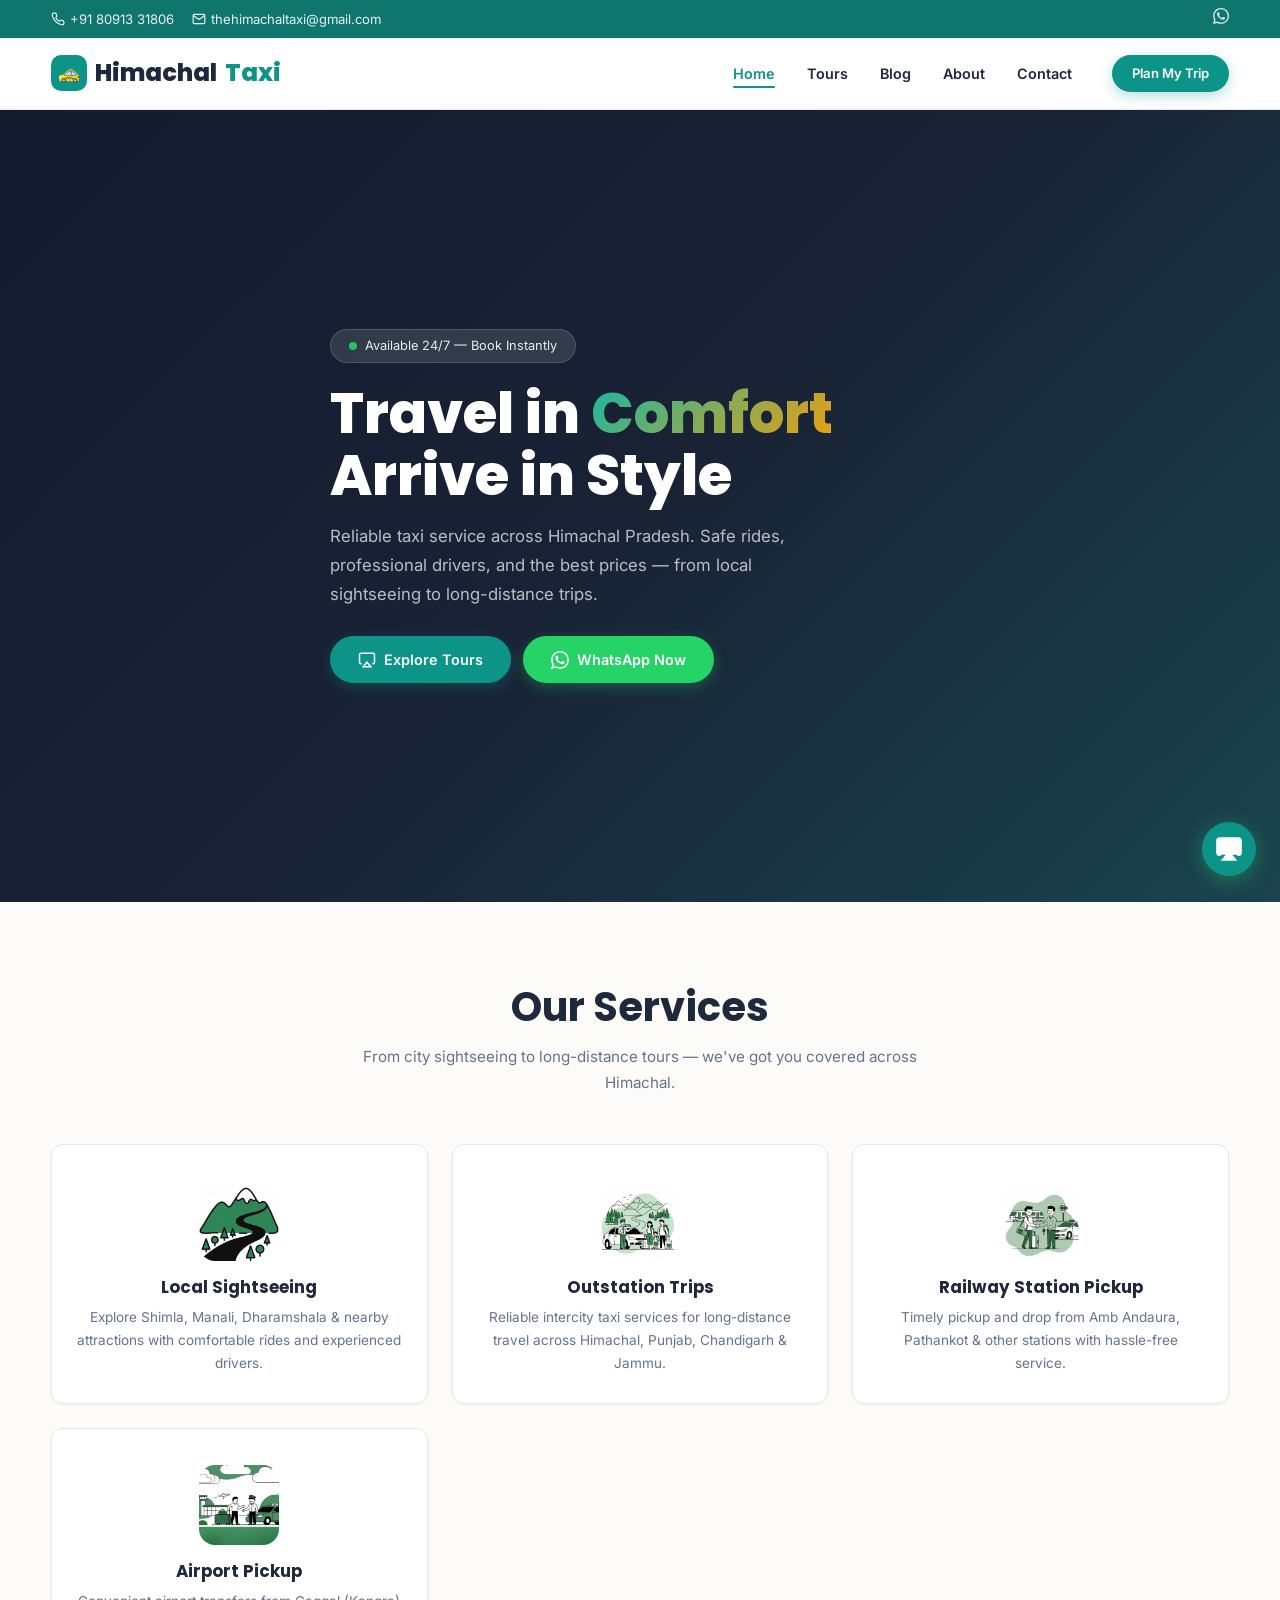
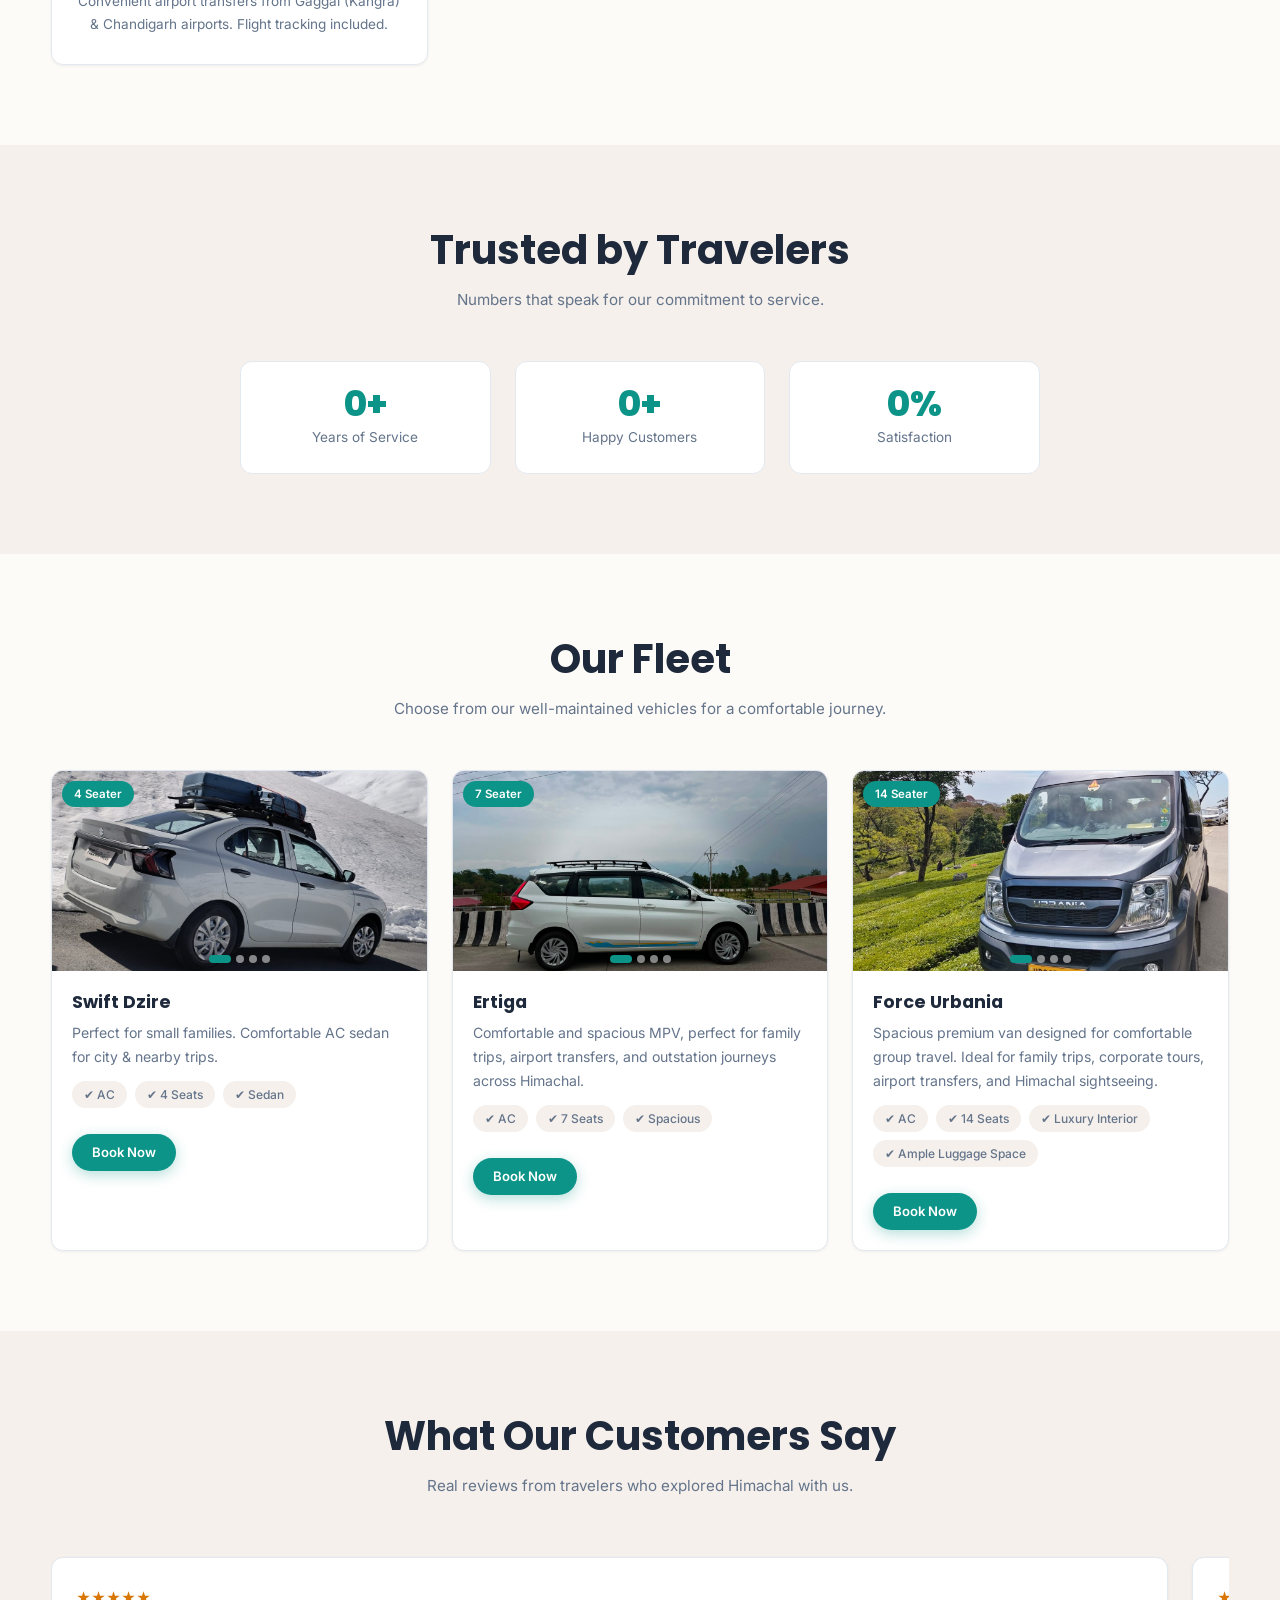
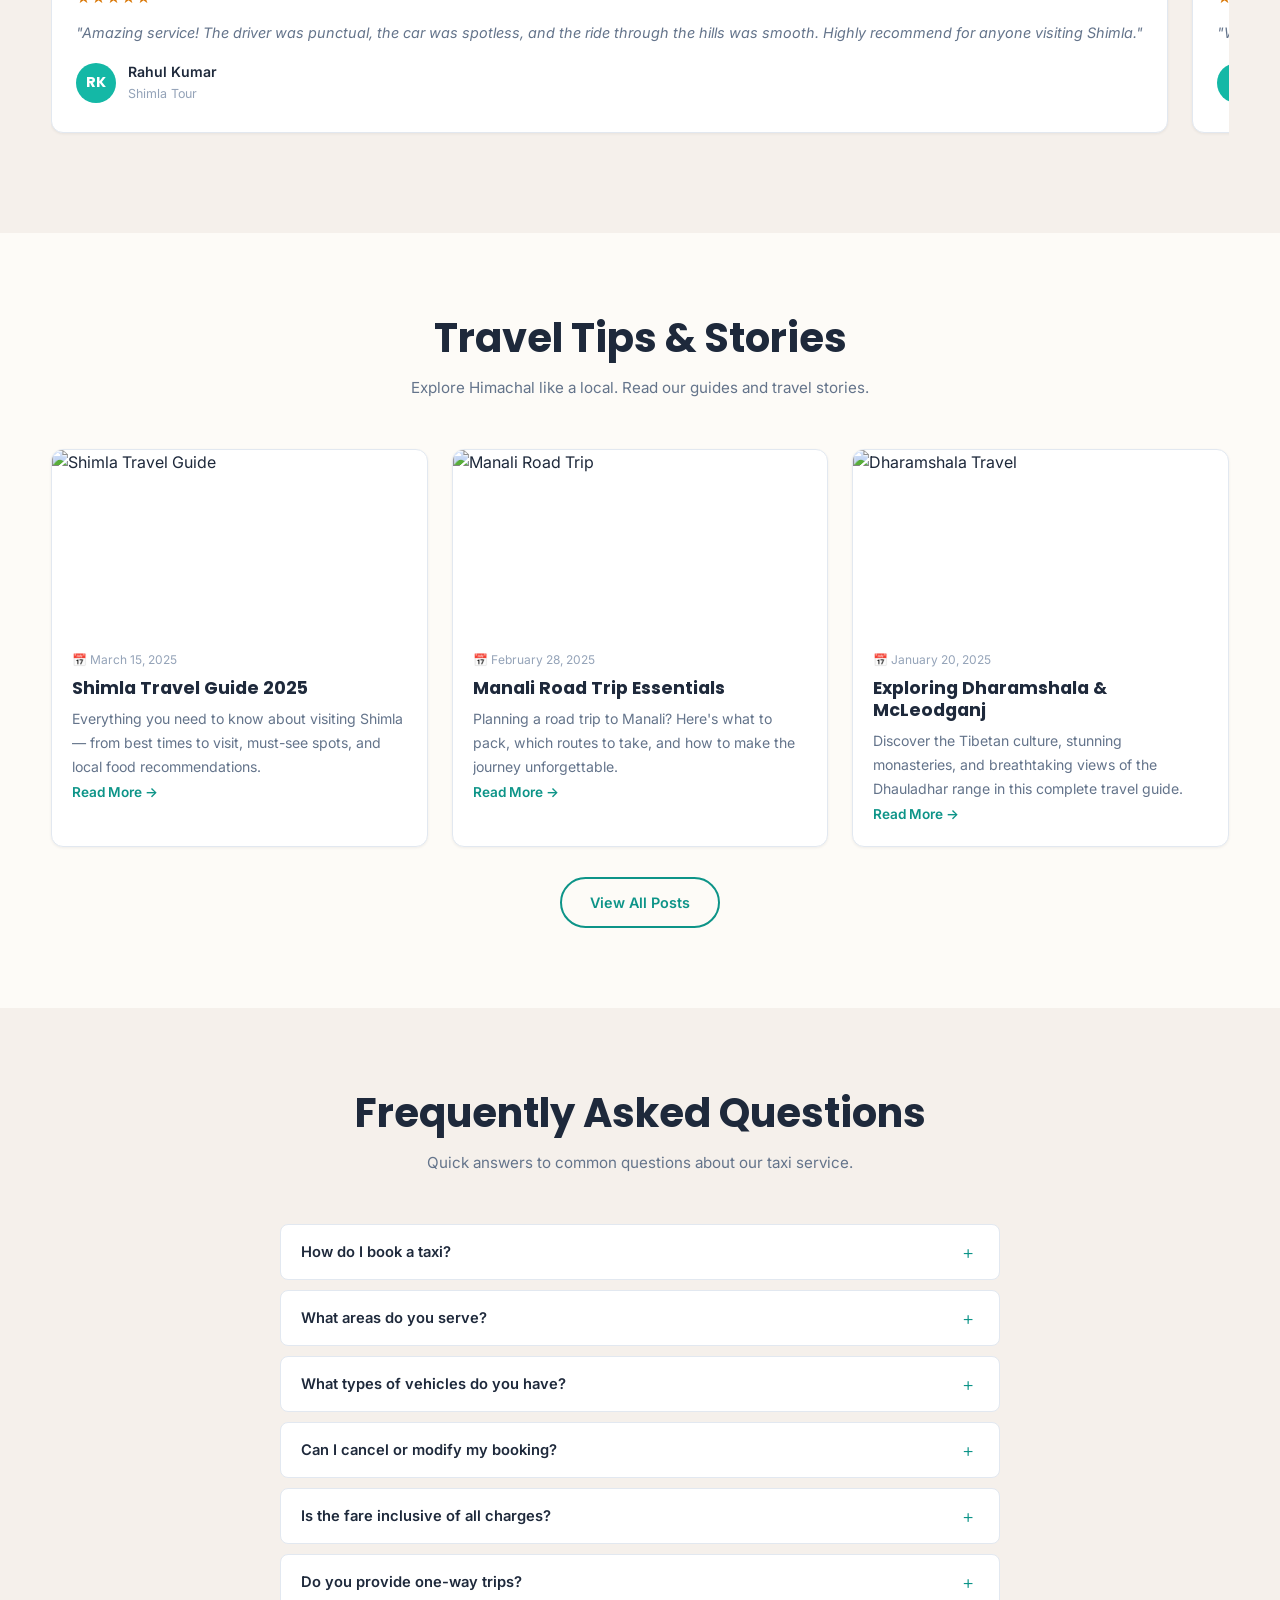
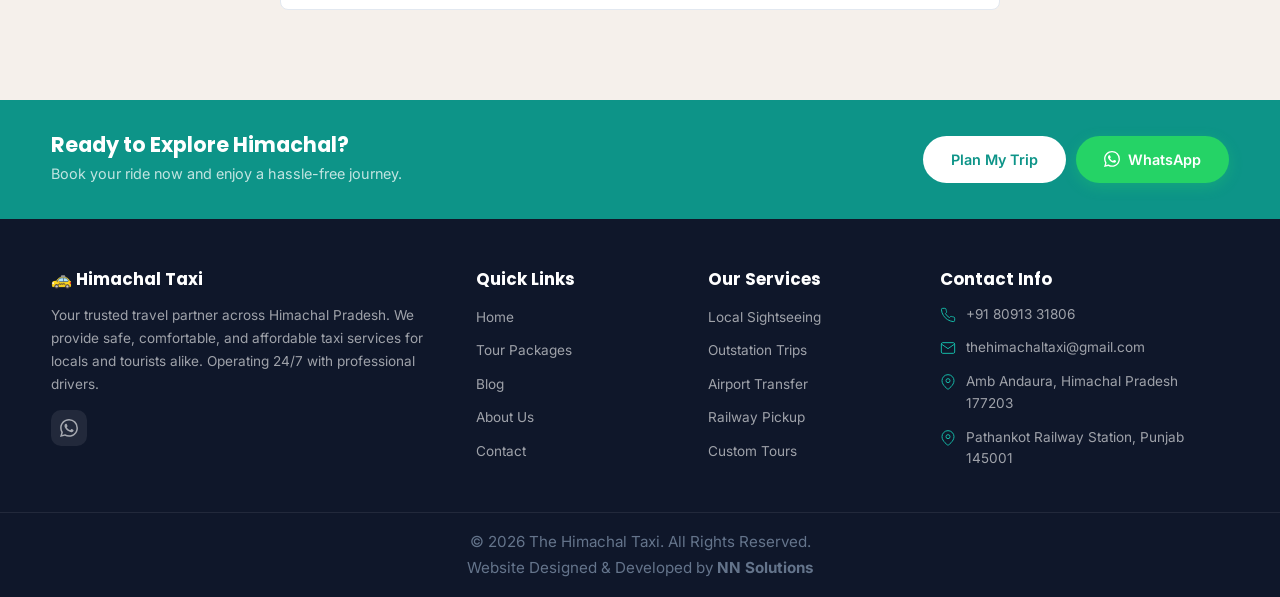
==== commit 3b99fc93: "Updated website content and images" ====
--- a/index.html
+++ b/index.html
@@ -565,7 +565,8 @@
         </div>
 
         <div class="footer-bottom">
-            <p>© 2025 Himachal Taxi Service. All Rights Reserved.</p>
+          <p>&copy; 2026 The Himachal Taxi. All Rights Reserved.</p>
+<p>Website Designed & Developed by <strong>NN Solutions</strong></p>
         </div>
     </footer>
 
--- a/css/style.css
+++ b/css/style.css
@@ -1756,6 +1756,15 @@
 .gap-1 { gap: 10px; }
 .gap-2 { gap: 20px; }
 
+/* --- Body no-scroll (used by mobile nav & modal) --- */
+body.no-scroll {
+    overflow: hidden;
+    position: fixed;
+    width: 100%;
+    top: 0;
+    left: 0;
+}
+
 /* ============================================
    RESPONSIVE
    ============================================ */
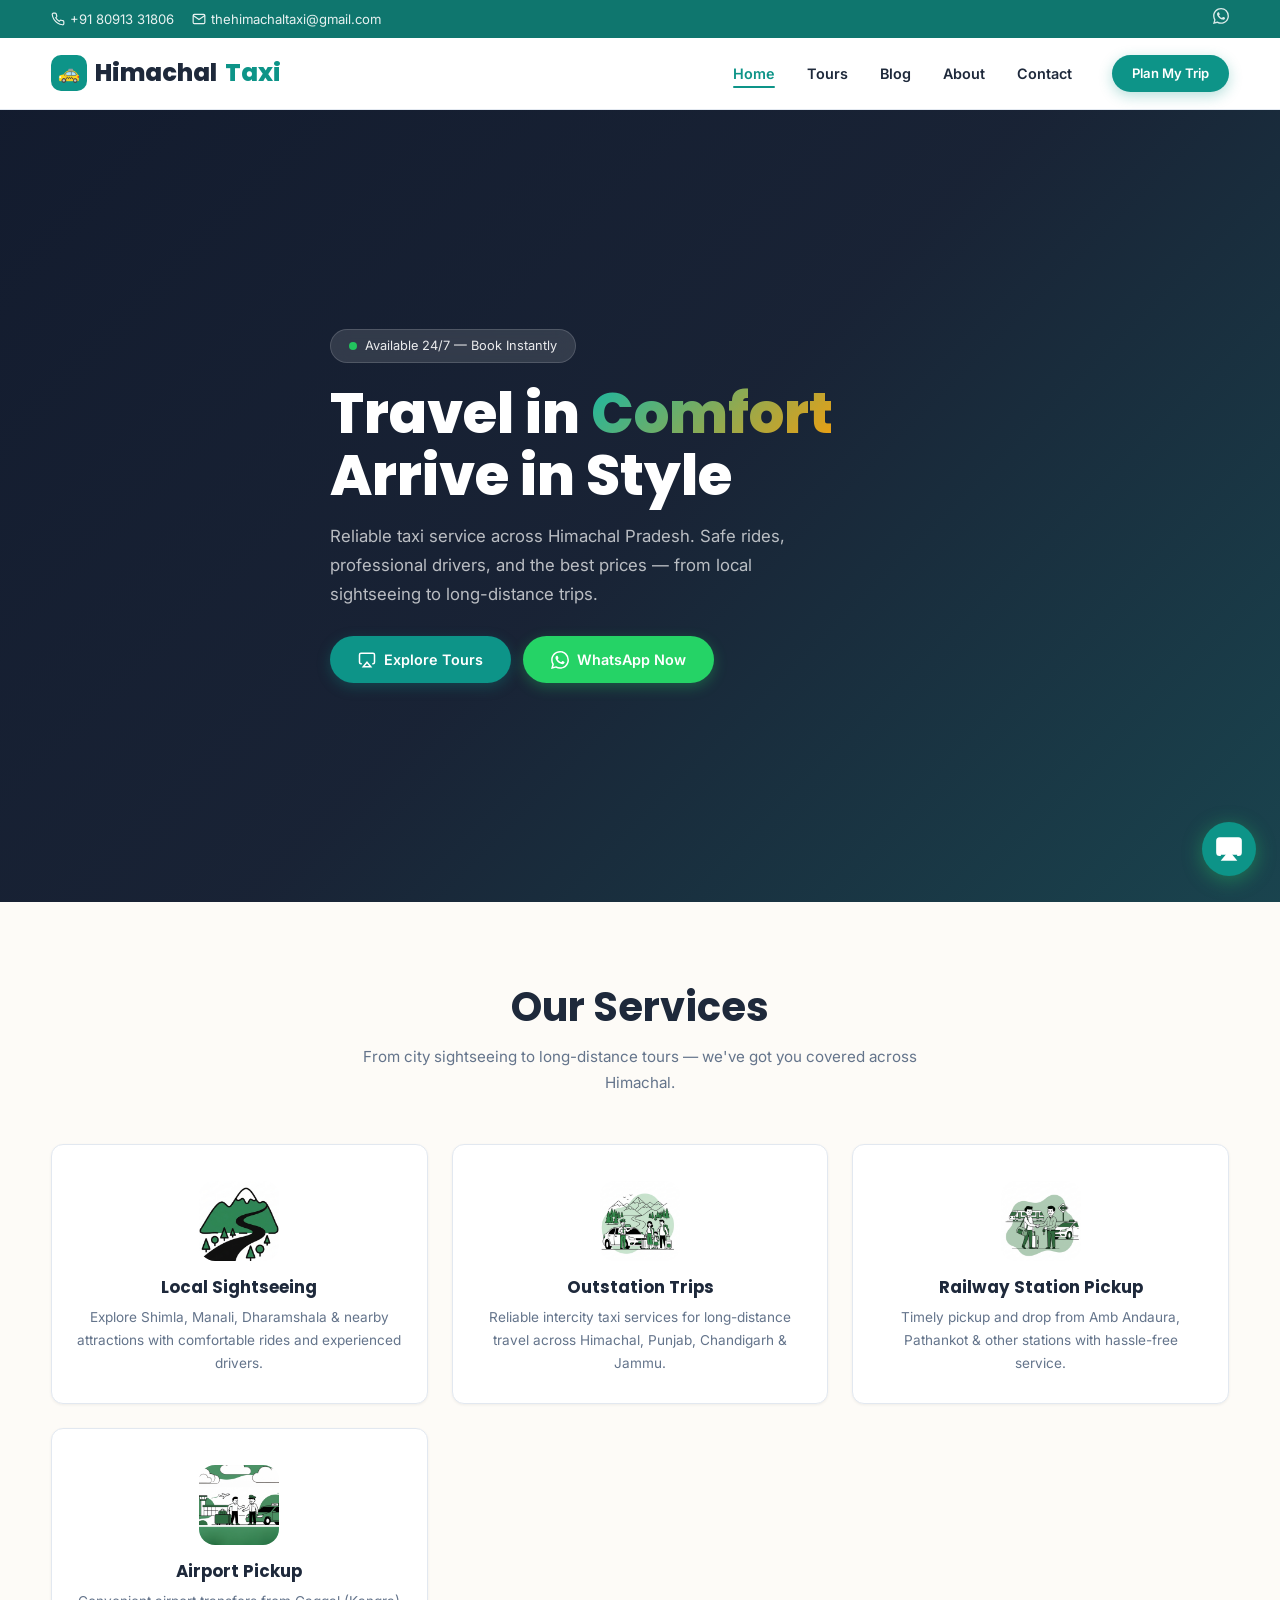
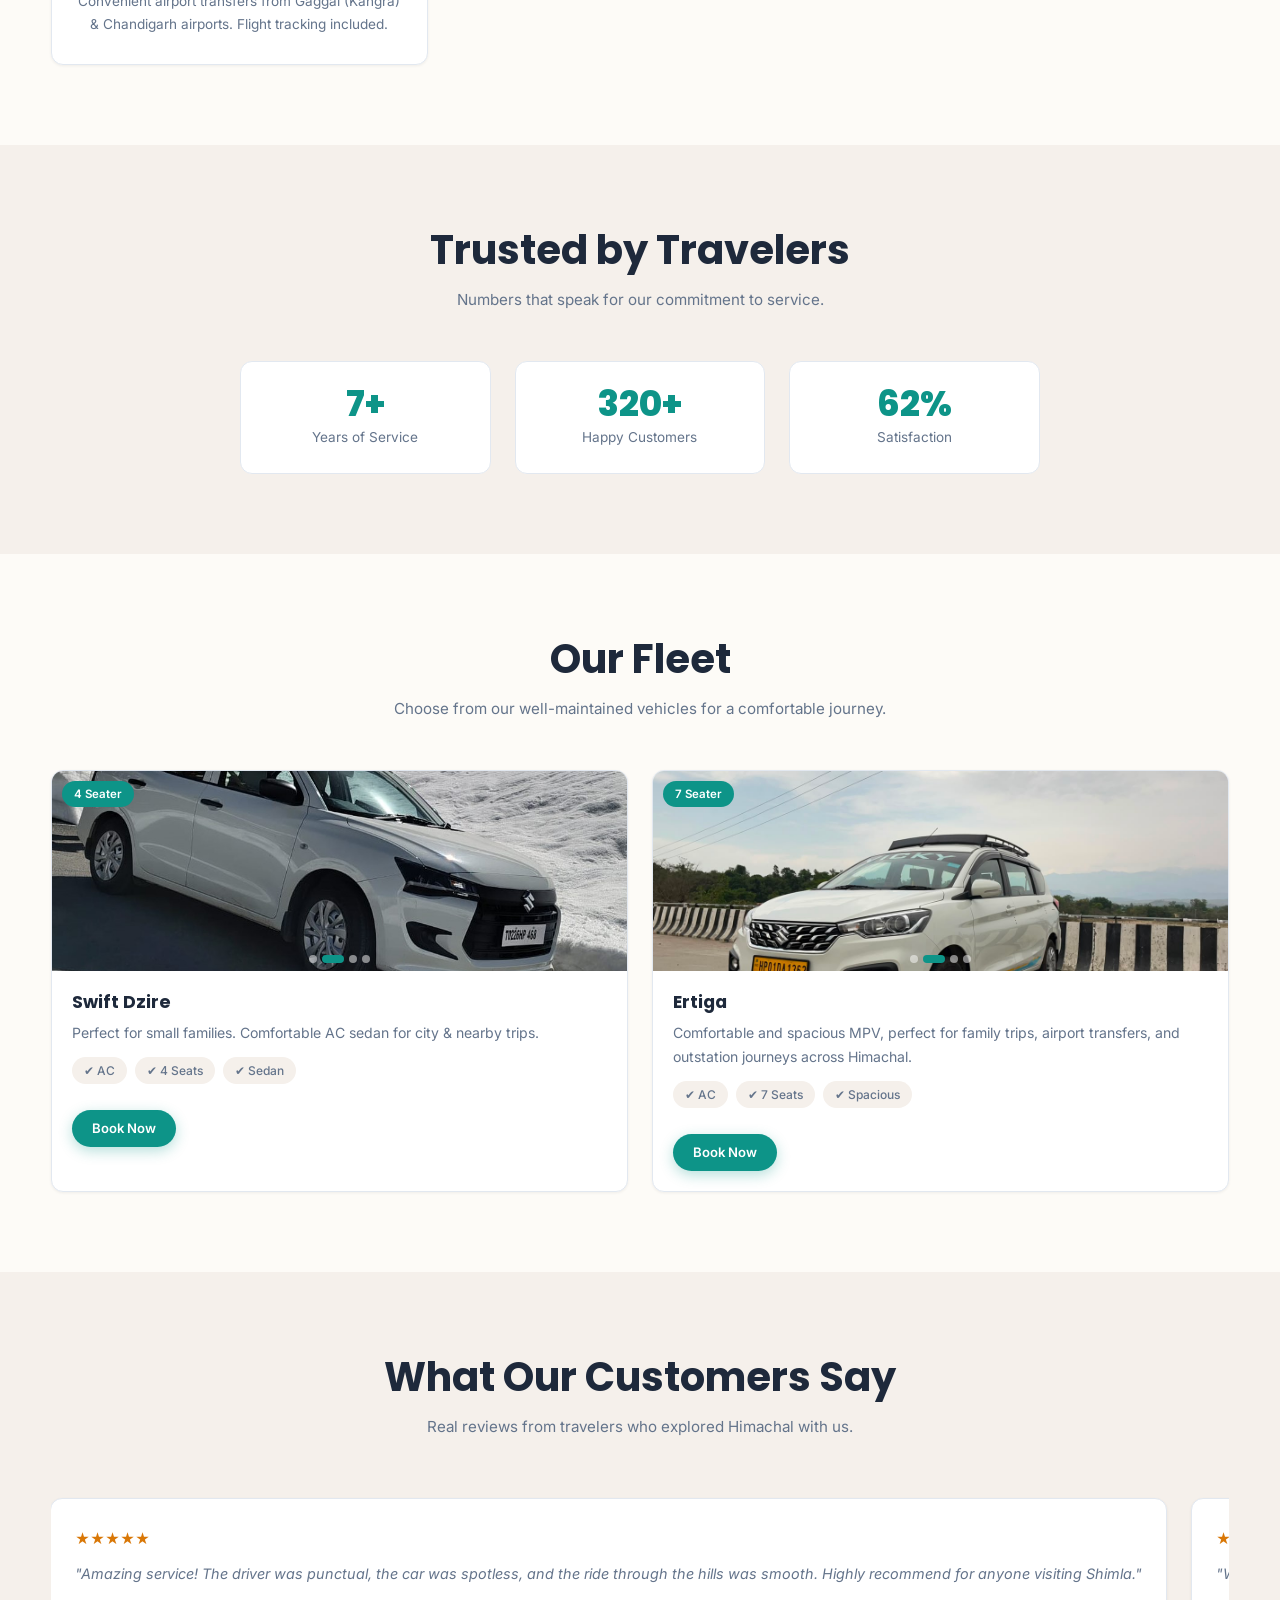
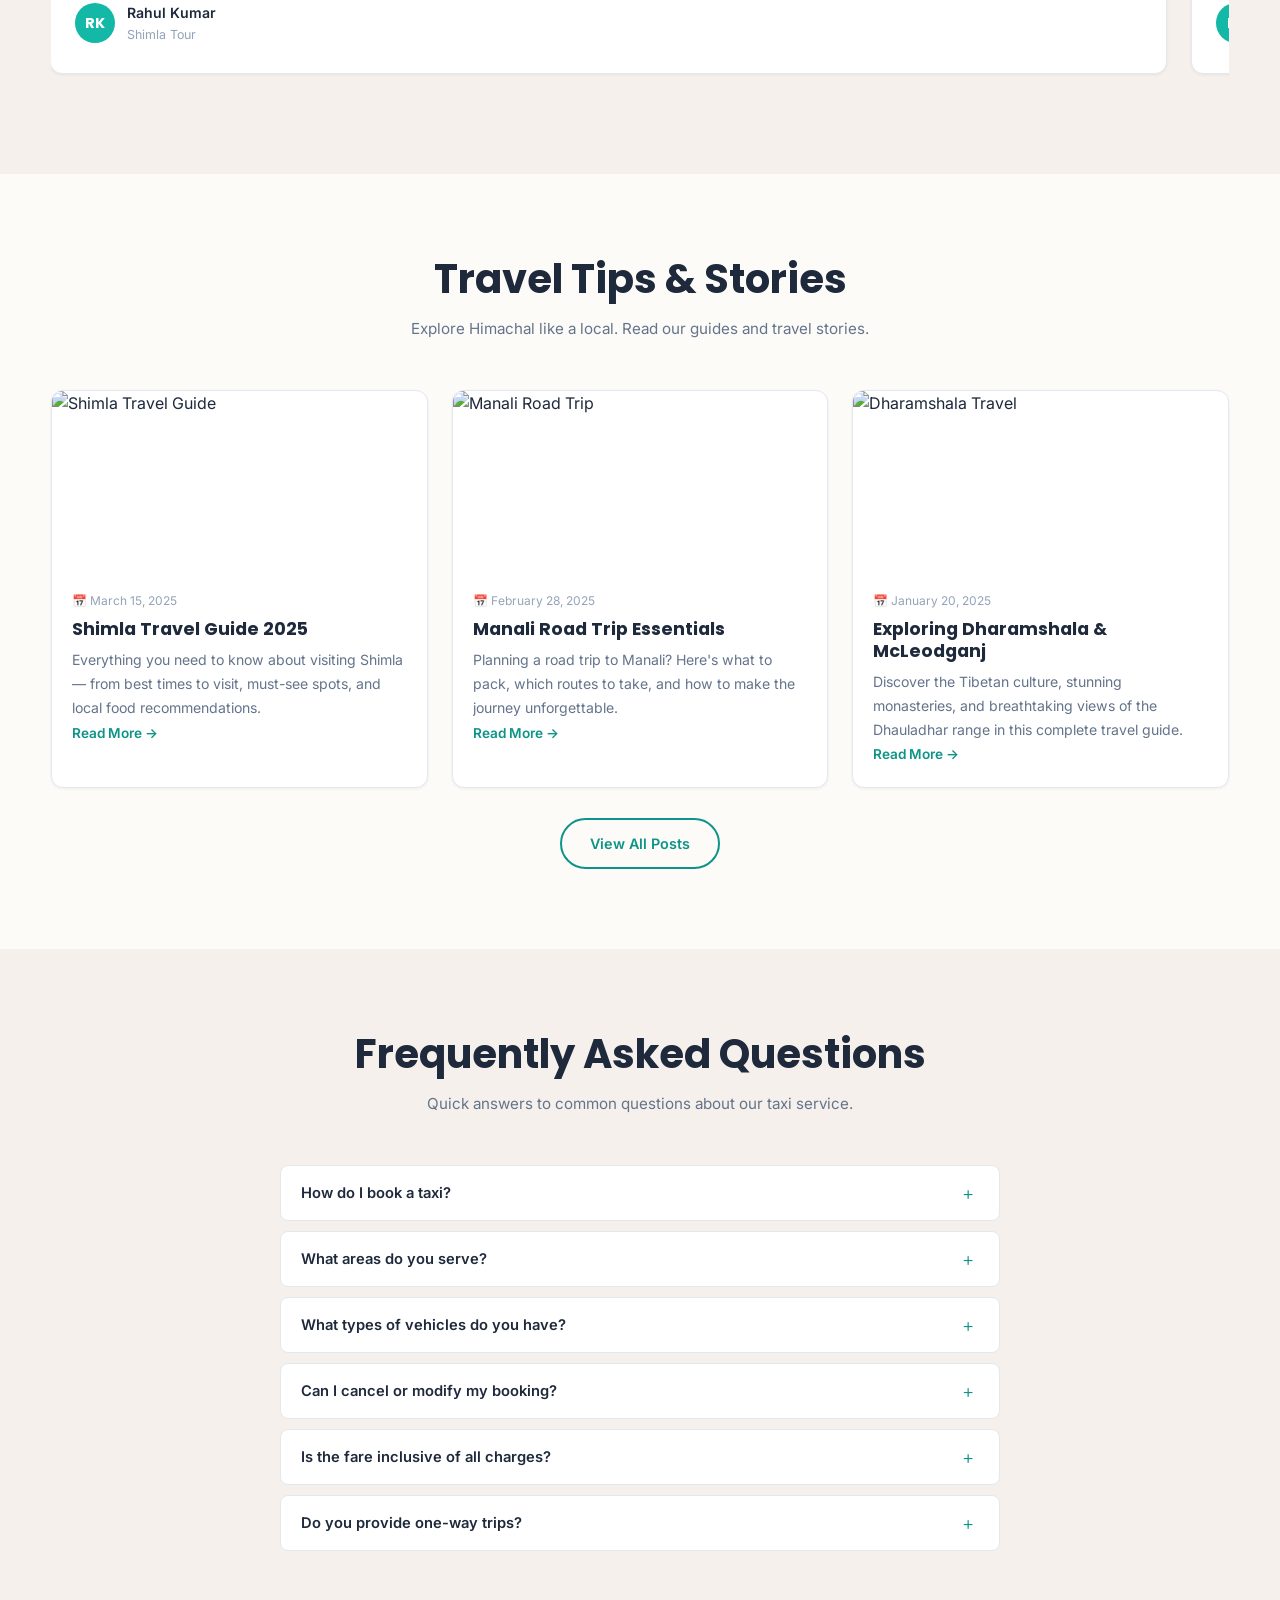
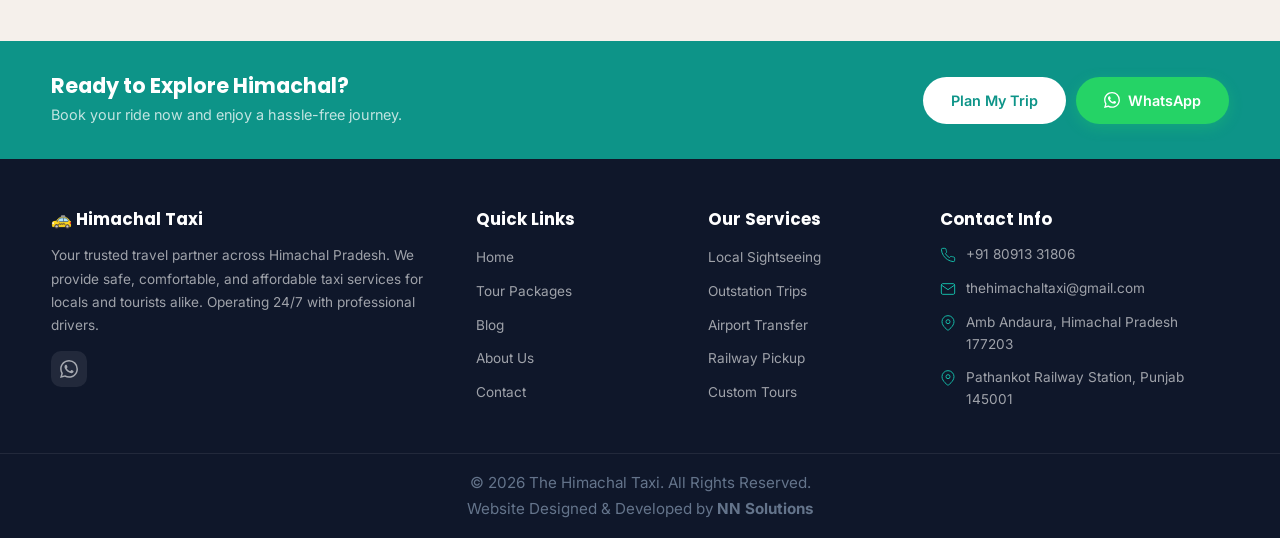
==== commit 6f365070: "removed urbaina" ====
--- a/index.html
+++ b/index.html
@@ -269,11 +269,11 @@
                     </div>
                 </div>
 
-                <!-- Toyota Innova -->
+                <!-- Toyota Innova 
                 <div class="card fleet-card" data-aos="fade-up" data-aos-delay="300">
                     <div class="card-img-wrap fleet-carousel" data-carousel>
                         <div class="fleet-slides">
-                           <!--  <img class="fleet-slide" src="images/innova.jpeg" alt="Toyota Innova" loading="lazy"> -->
+                             <img class="fleet-slide" src="images/innova.jpeg" alt="Toyota Innova" loading="lazy"> 
                             <img class="fleet-slide" src="images/Urbaina_1.jpeg" alt="Innova Interior" loading="lazy">
                             <img class="fleet-slide" src="images/Urbaina_2.jpeg" alt="Innova Rear" loading="lazy">
                             <img class="fleet-slide" src="images/Urbaina_3.jpeg" alt="Innova Side" loading="lazy">
@@ -286,17 +286,17 @@
                     </div>
                     <div class="card-body">
                       <h3>Force Urbania</h3>
-<p>Spacious premium van designed for comfortable group travel. Ideal for family trips,
-     corporate tours, airport transfers, and Himachal sightseeing.</p>
-<div class="tour-highlights">
-    <span class="tour-highlight">✔ AC</span>
-    <span class="tour-highlight">✔ 14 Seats</span>
-    <span class="tour-highlight">✔ Luxury Interior</span>
-    <span class="tour-highlight">✔ Ample Luggage Space</span>
-</div>
+                     <p>Spacious premium van designed for comfortable group travel. Ideal for family trips,
+                       corporate tours, airport transfers, and Himachal sightseeing.</p>
+                       <div class="tour-highlights">
+                        <span class="tour-highlight">✔ AC</span>
+                        <span class="tour-highlight">✔ 14 Seats</span>
+                        <span class="tour-highlight">✔ Luxury Interior</span>
+                        <span class="tour-highlight">✔ Ample Luggage Space</span>
+                        </div>
                         <a href="#" class="btn btn-primary btn-sm" data-open-modal>Book Now</a>
                     </div>
-                </div>
+                </div> -->
             </div>
         </div>
     </section>
--- a/css/style.css
+++ b/css/style.css
@@ -442,7 +442,7 @@
     );
 }
 
-.hero-content {
+.hero-content {  
     position: relative;
     z-index: 2;
     max-width: 620px;
@@ -1882,8 +1882,18 @@
         padding: 20px;
     }
 
+    .modal-overlay {
+        align-items: flex-start;
+        padding: 10px;
+        overflow-y: auto;
+    }
+
     .modal {
-        padding: 28px 20px 24px;
+        padding: 32px 16px 24px;
+        max-height: 98vh;
+        overflow-y: auto;
+        margin-top: 10px;
+        border-radius: var(--radius-md);
     }
 
     .stats-grid {
@@ -1963,6 +1973,8 @@
 
     .modal {
         padding: 24px 16px 20px;
+        max-height: 96vh;
+        overflow-y: auto;
     }
 }
 
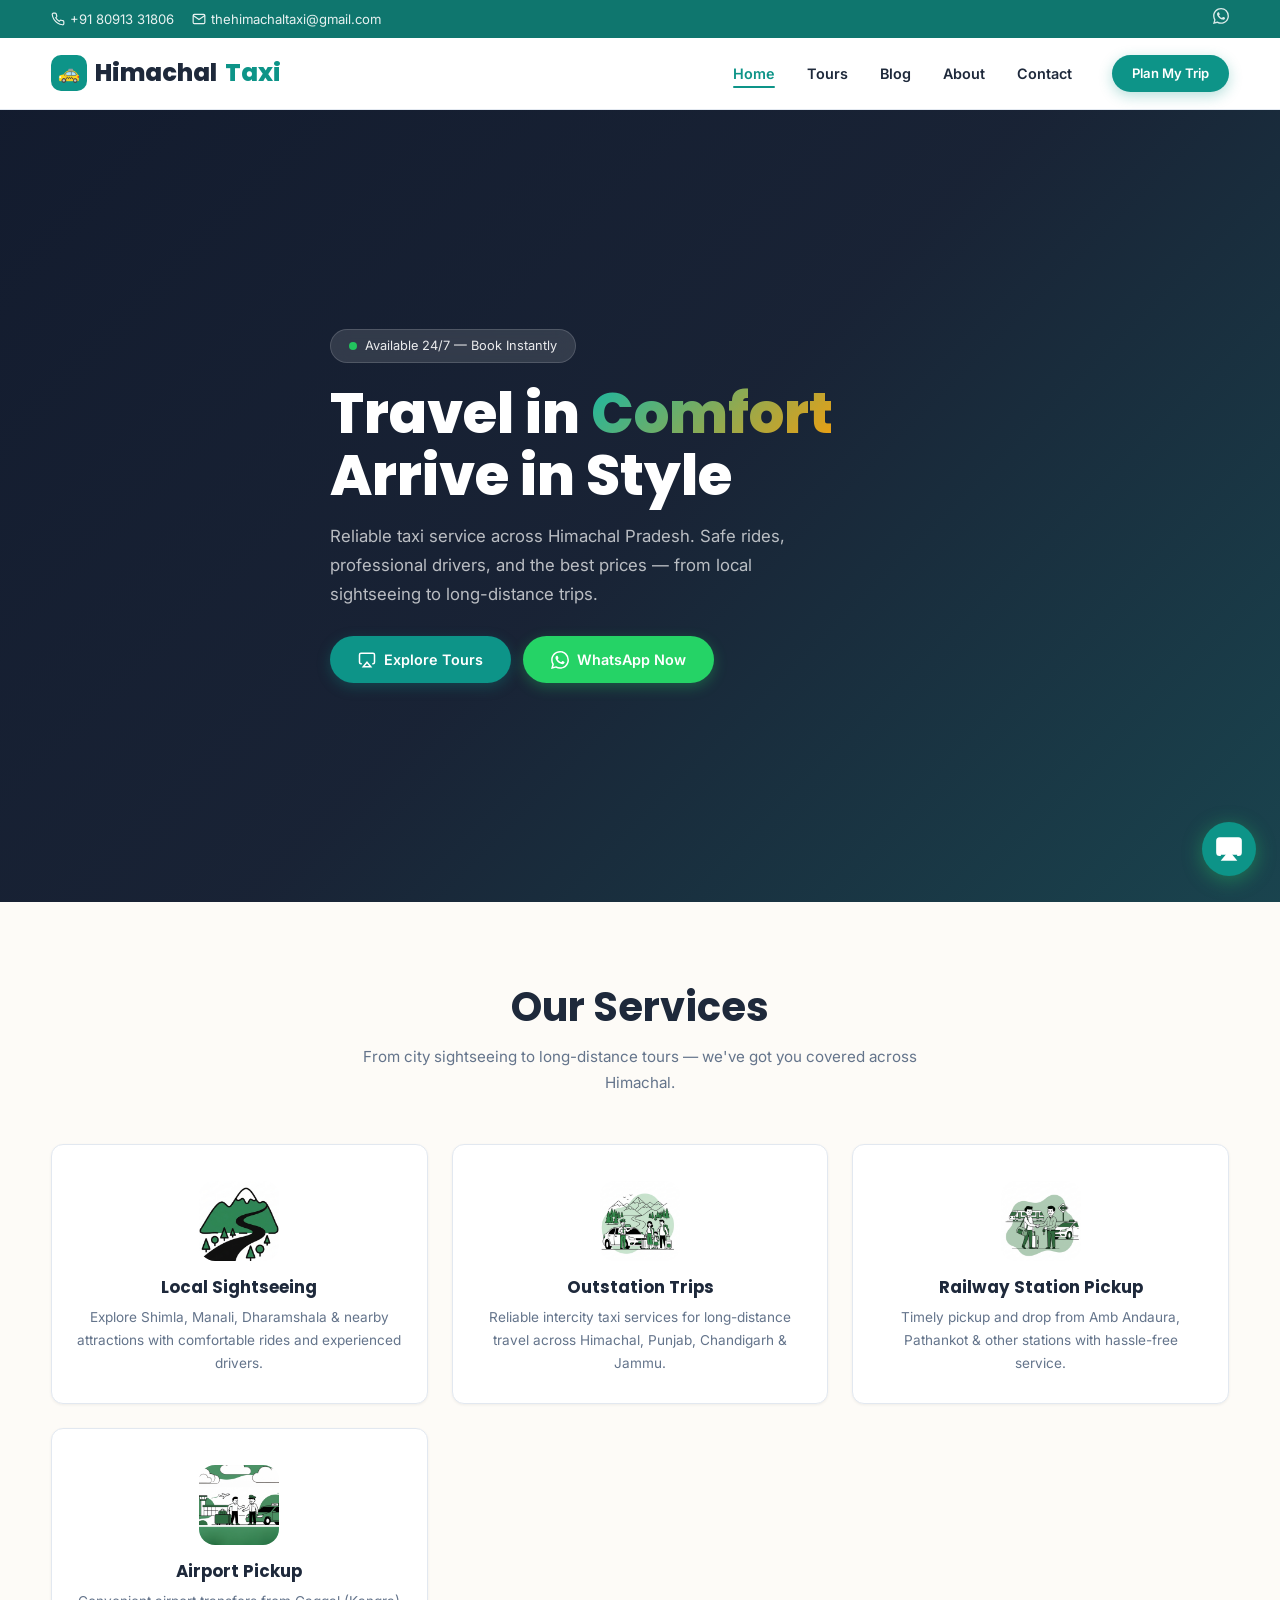
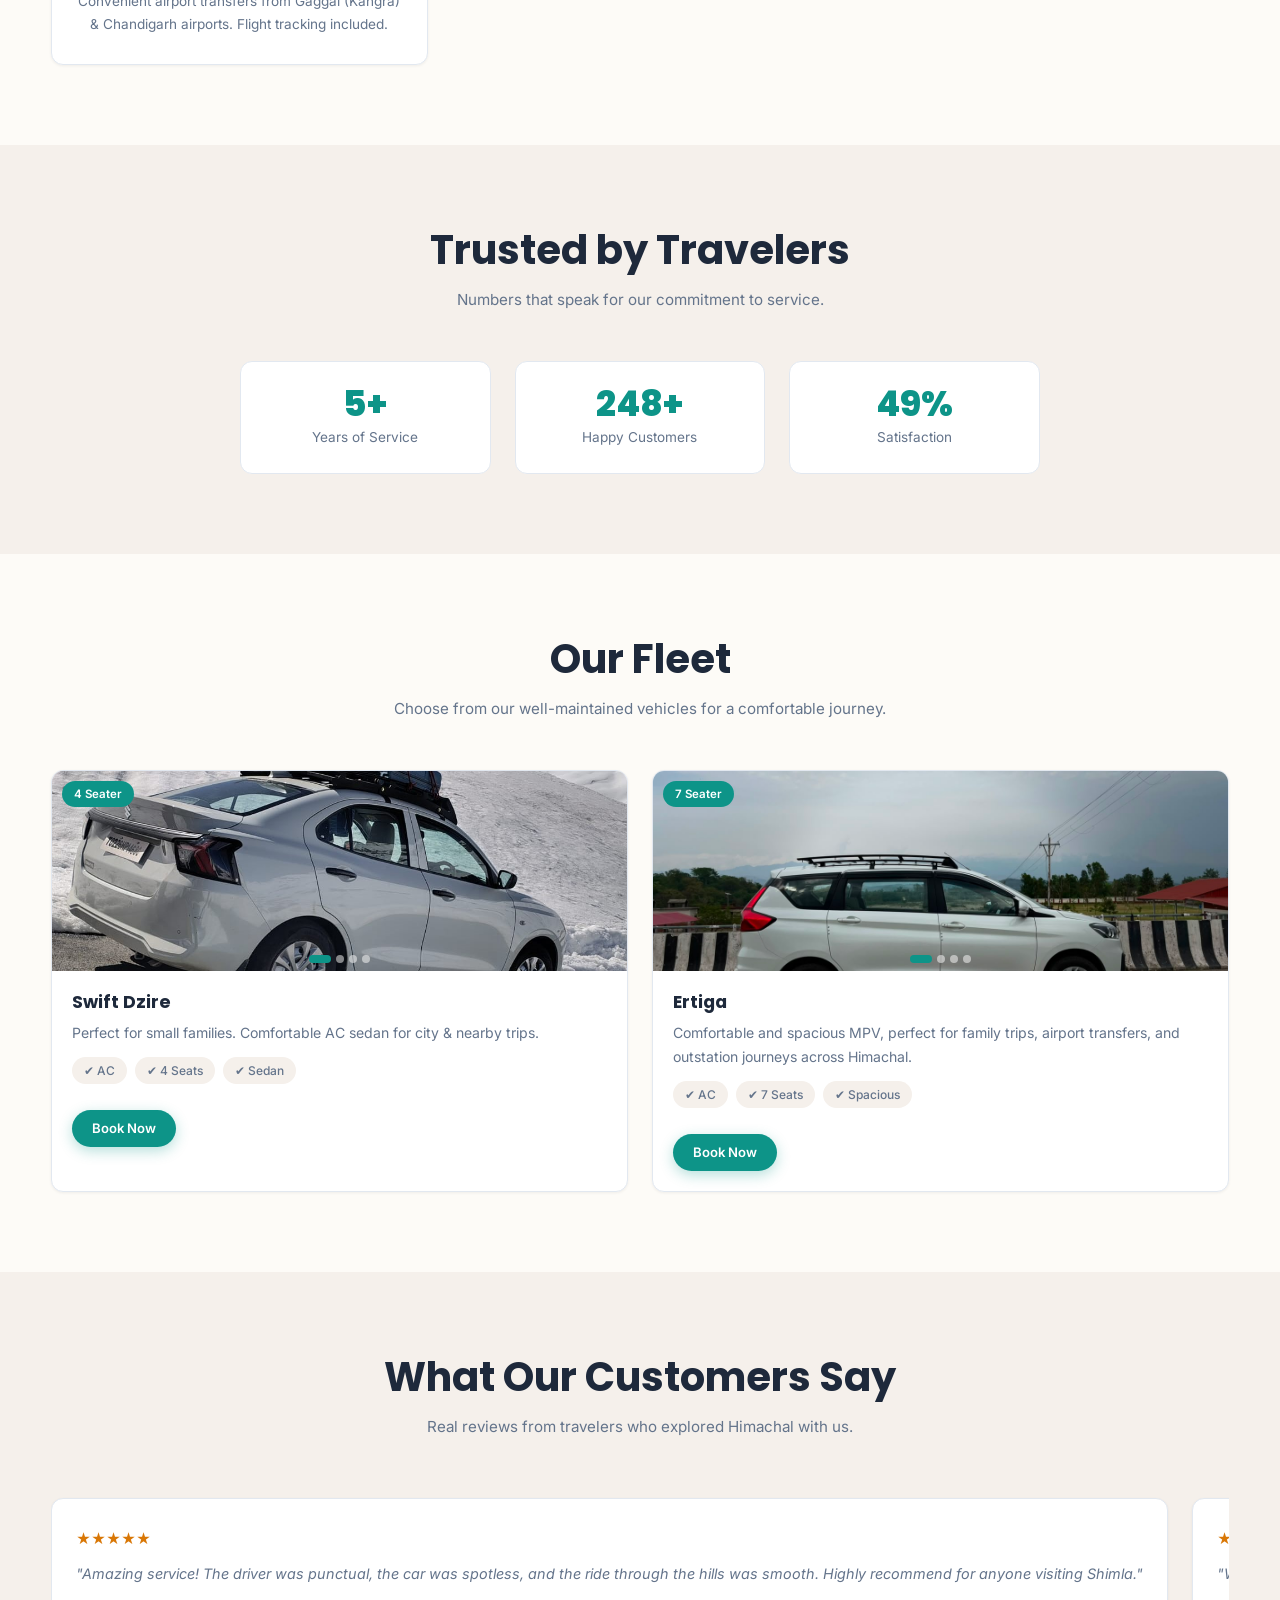
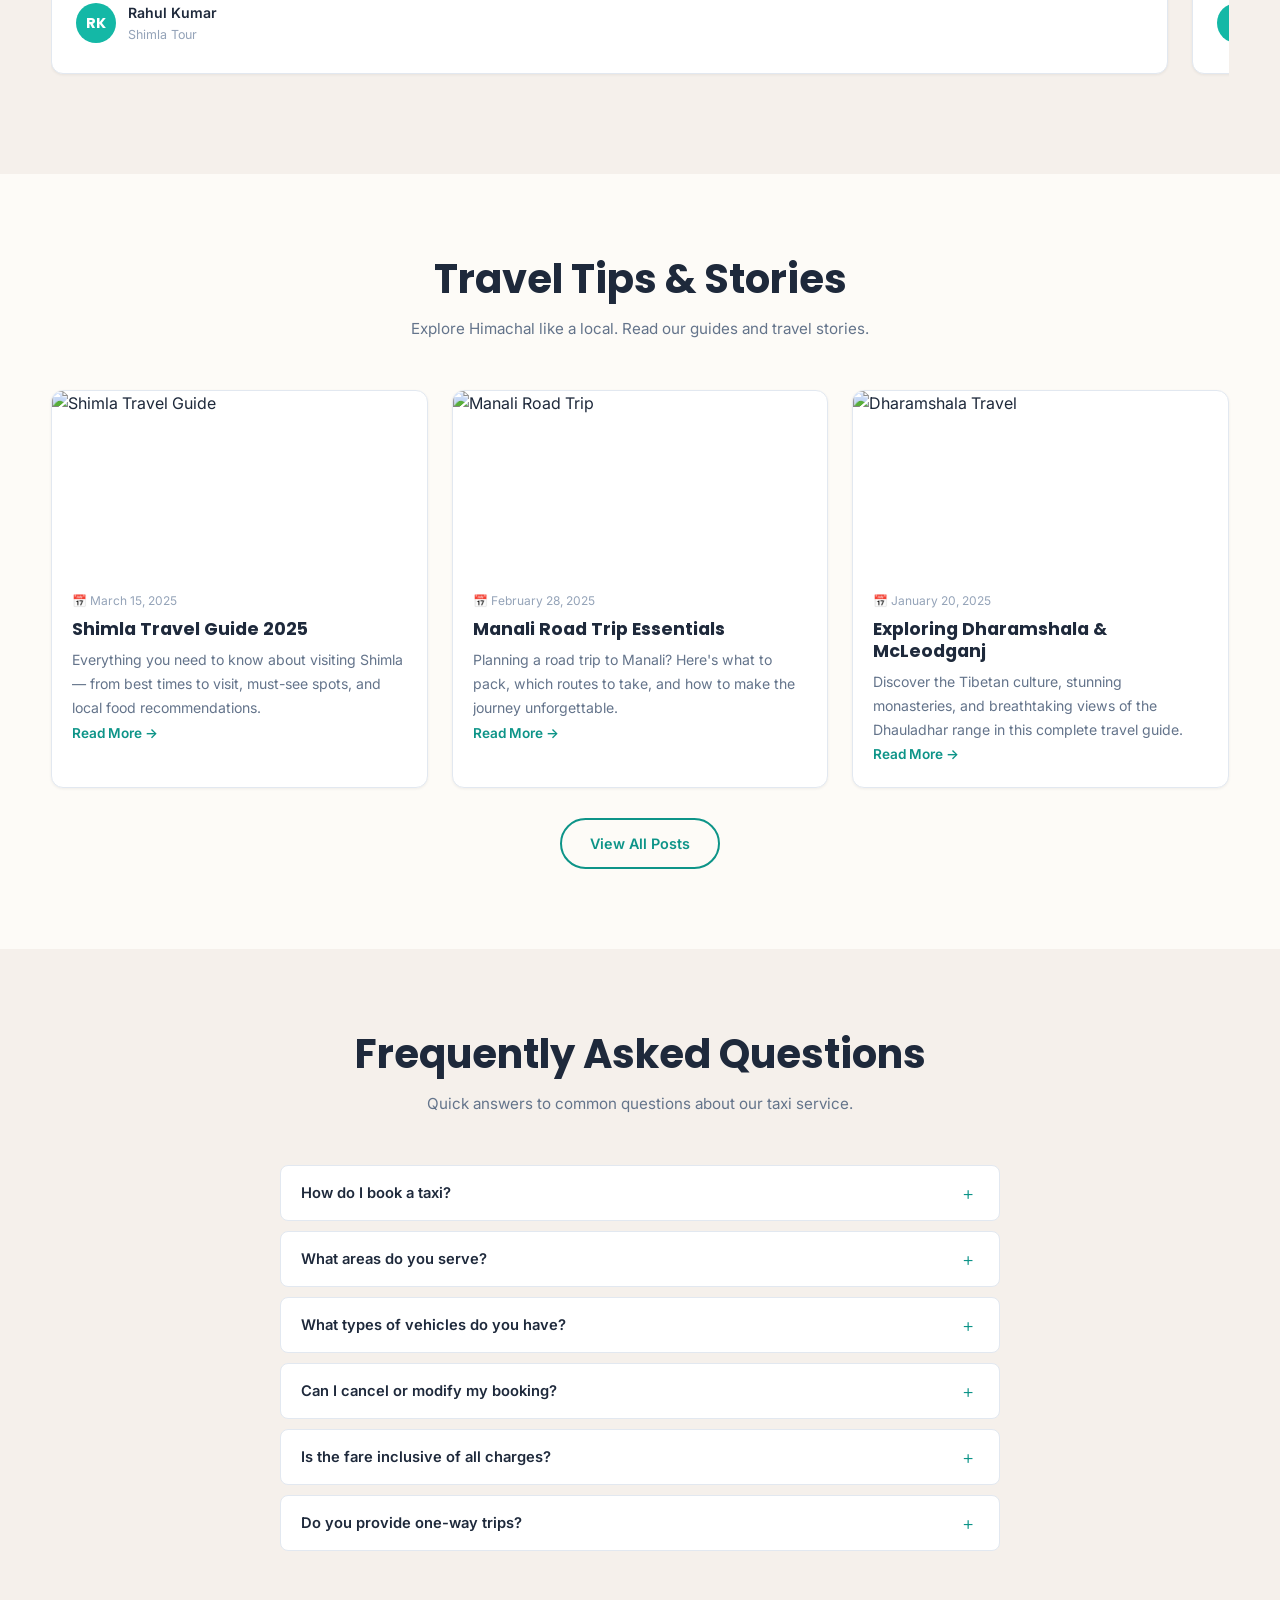
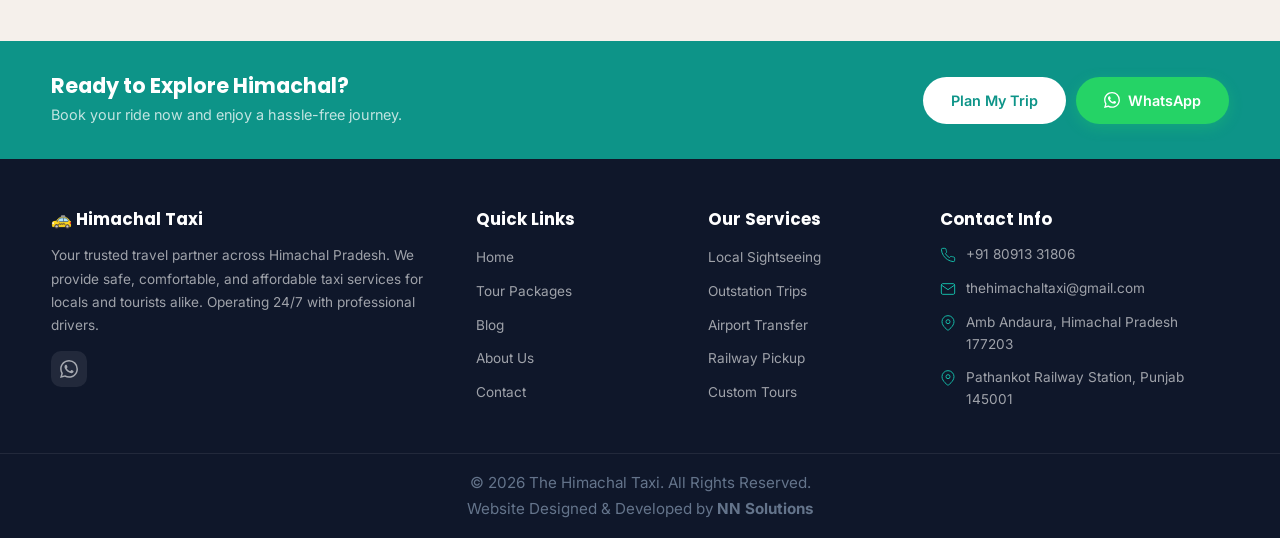
==== commit de216799: "new changes" ====
--- a/index.html
+++ b/index.html
@@ -6,31 +6,36 @@
     <meta name="viewport" content="width=device-width, initial-scale=1.0">
     <title>Himachal Taxi Service | Reliable Taxi in Himachal Pradesh</title>
     <meta name="description" content="Book reliable taxi service in Himachal Pradesh. Local sightseeing, outstation trips, airport & railway station pickup. Safe, comfortable & affordable travel.">
+    <meta name="author" content="N & N Innovations">
+    <meta name="theme-color" content="#f97316">
     <meta name="keywords" content="Himachal taxi, taxi service Himachal, Shimla taxi, Manali taxi, Dharamshala taxi, outstation taxi, airport pickup Himachal">
     <meta name="robots" content="index, follow">
-    <link rel="canonical" href="https://himachaltaxi.com/">
+    <link rel="canonical" href="https://thehimachaltaxi.com/">
 
     <!-- Open Graph -->
     <meta property="og:title" content="Himachal Taxi Service | Reliable Taxi in Himachal Pradesh">
     <meta property="og:description" content="Book reliable taxi service in Himachal Pradesh. Safe, comfortable & affordable travel.">
-    <meta property="og:url" content="https://himachaltaxi.com/">
+    <meta property="og:url" content="https://thehimachaltaxi.com/">
     <meta property="og:type" content="website">
-    <meta property="og:image" content="images/hero-1.jpeg">
+    <meta property="og:image" content="https://thehimachaltaxi.com/images/hero-1.jpeg">
+    <meta property="og:image:width" content="1200">
+    <meta property="og:image:height" content="630">
 
     <!-- Twitter Card -->
     <meta name="twitter:card" content="summary_large_image">
-    <meta name="twitter:title" content="Himachal Taxi Service">
-    <meta name="twitter:description" content="Reliable taxi service across Himachal Pradesh.">
+    <meta name="twitter:title" content="Himachal Taxi Service | Reliable Taxi in Himachal Pradesh">
+    <meta name="twitter:description" content="Book reliable taxi service in Himachal Pradesh. Local sightseeing, outstation trips, airport & railway station pickup. Safe, comfortable & affordable travel.">
+    <meta name="twitter:image" content="https://thehimachaltaxi.com/images/hero-1.jpeg">
 
     <!-- JSON-LD LocalBusiness Schema -->
     <script type="application/ld+json">
     {
         "@context": "https://schema.org",
         "@type": "LocalBusiness",
-        "name": "Himachal Taxi Service",
-        "image": "images/hero-1.jpeg",
+        "name": "The Himachal Taxi",
+        "image": "https://thehimachaltaxi.com/images/hero-1.jpeg",
         "description": "Reliable taxi service across Himachal Pradesh. Local sightseeing, outstation trips, airport & railway station pickup.",
-        "url": "https://himachaltaxi.com",
+"url": "https://thehimachaltaxi.com",
         "telephone": "+918091331806",
 "email": "thehimachaltaxi@gmail.com",
         "address": {
@@ -116,7 +121,7 @@
 
     <!-- ==================== HERO ==================== -->
     <section class="hero" id="home">
-        <div class="hero-bg" style="background-image: url('images/hero-1.jpeg');"></div>
+        <div class="hero-bg" style="background-image: url('https://thehimachaltaxi.com/images/hero-1.jpeg');"></div>
         <div class="hero-overlay"></div>
 
         <div class="container hero-content" data-aos="fade-up" data-aos-duration="1000">
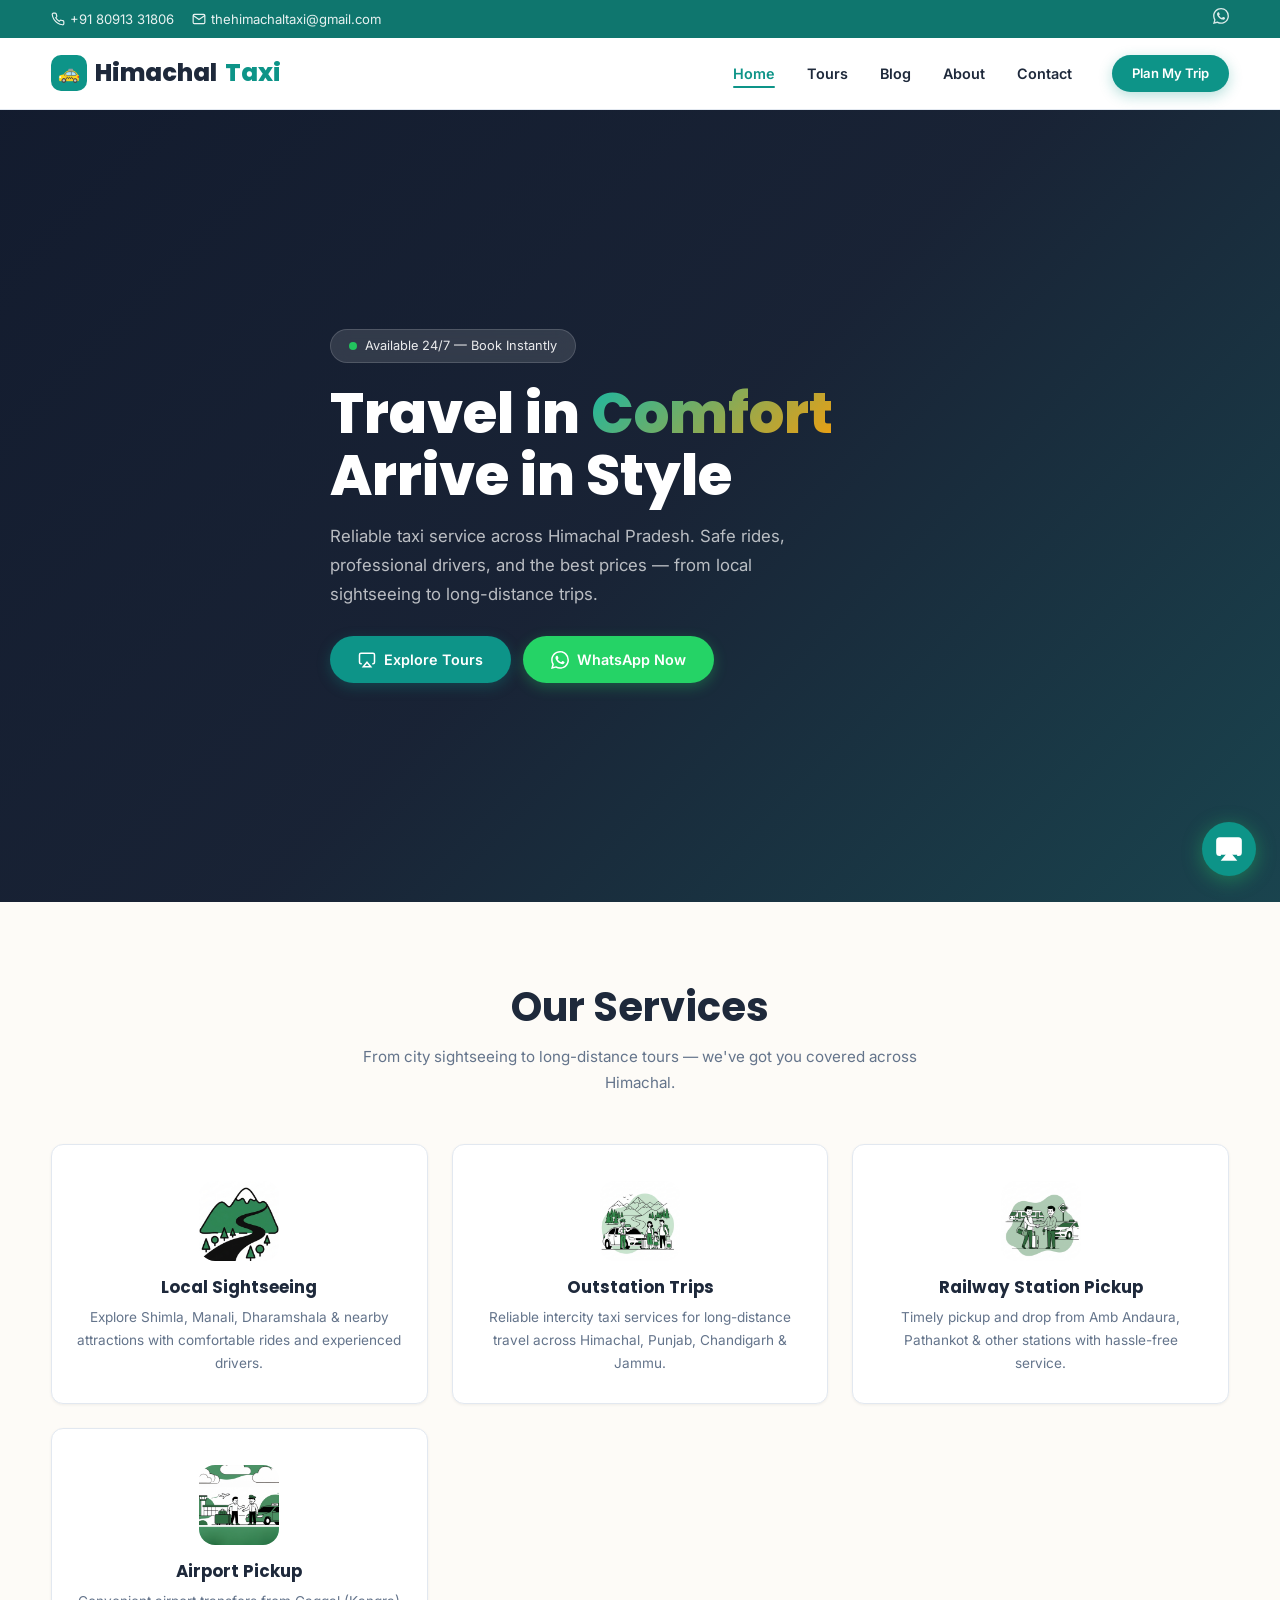
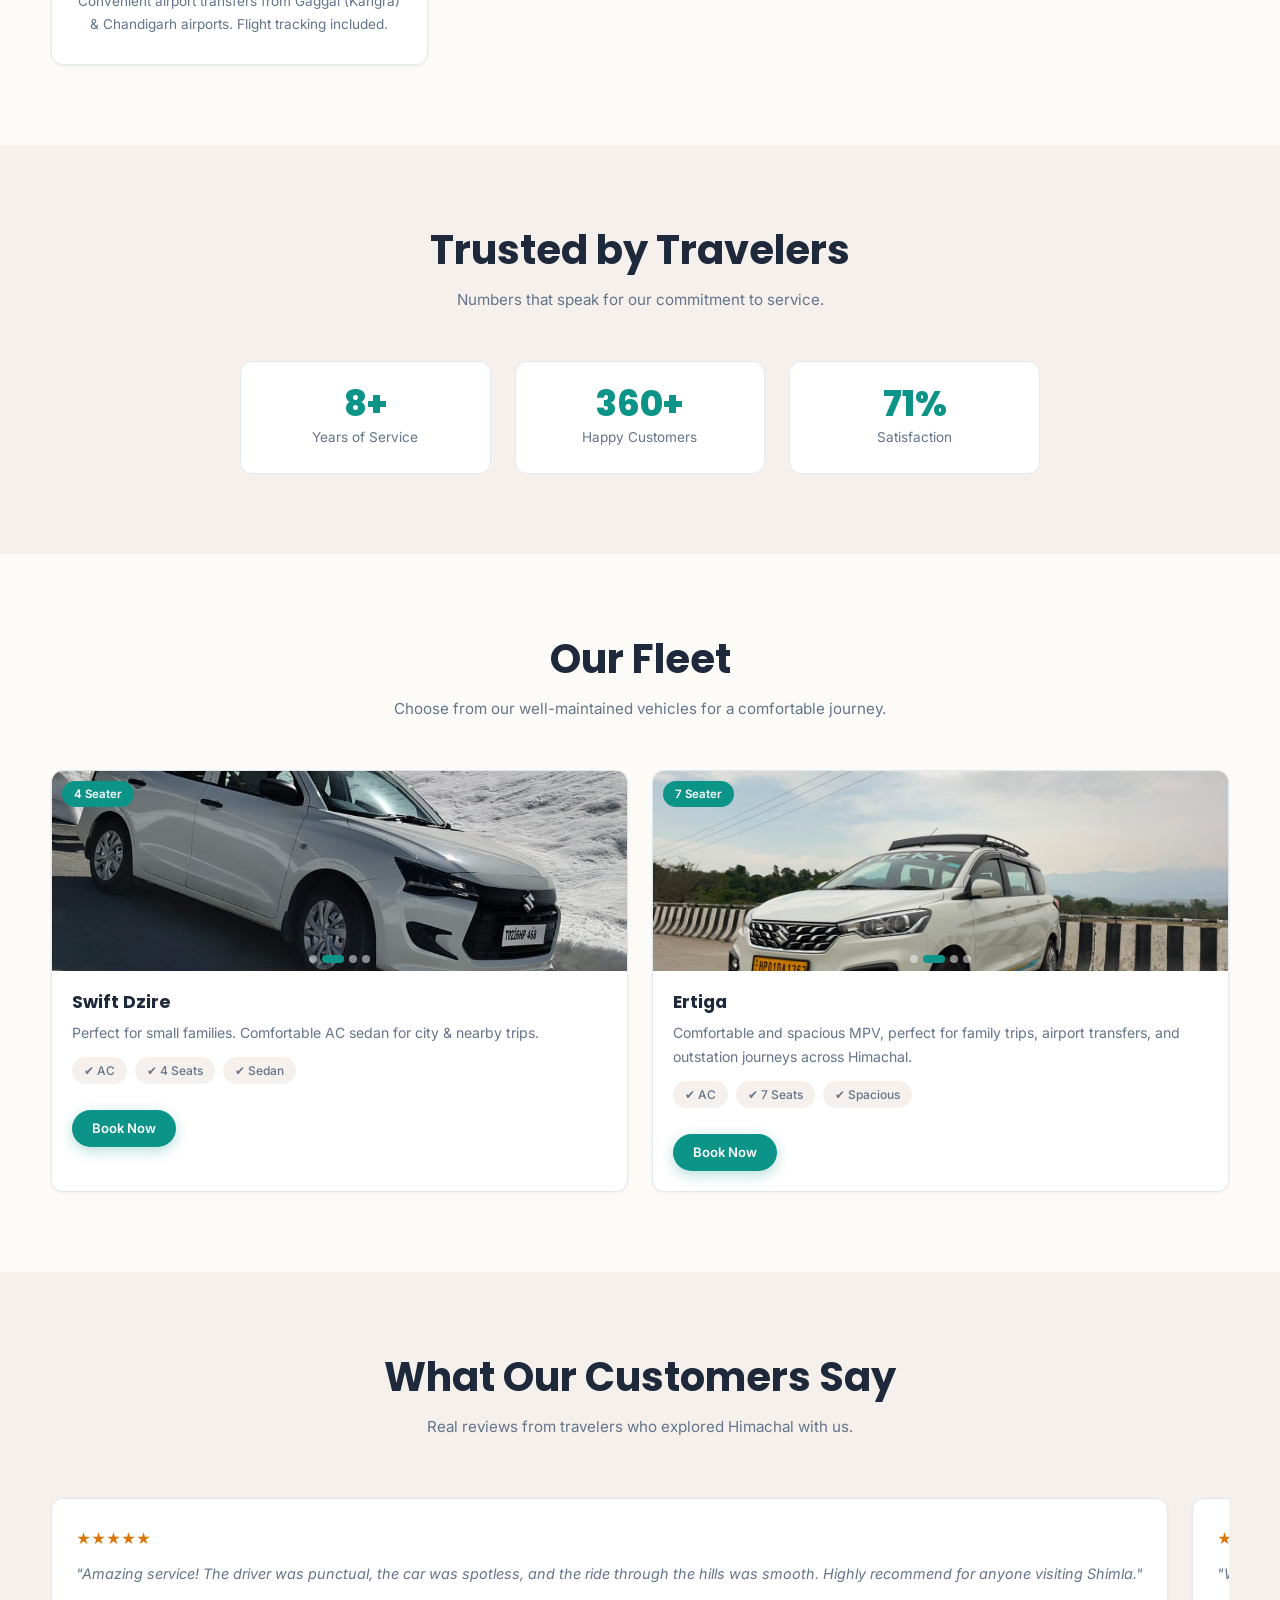
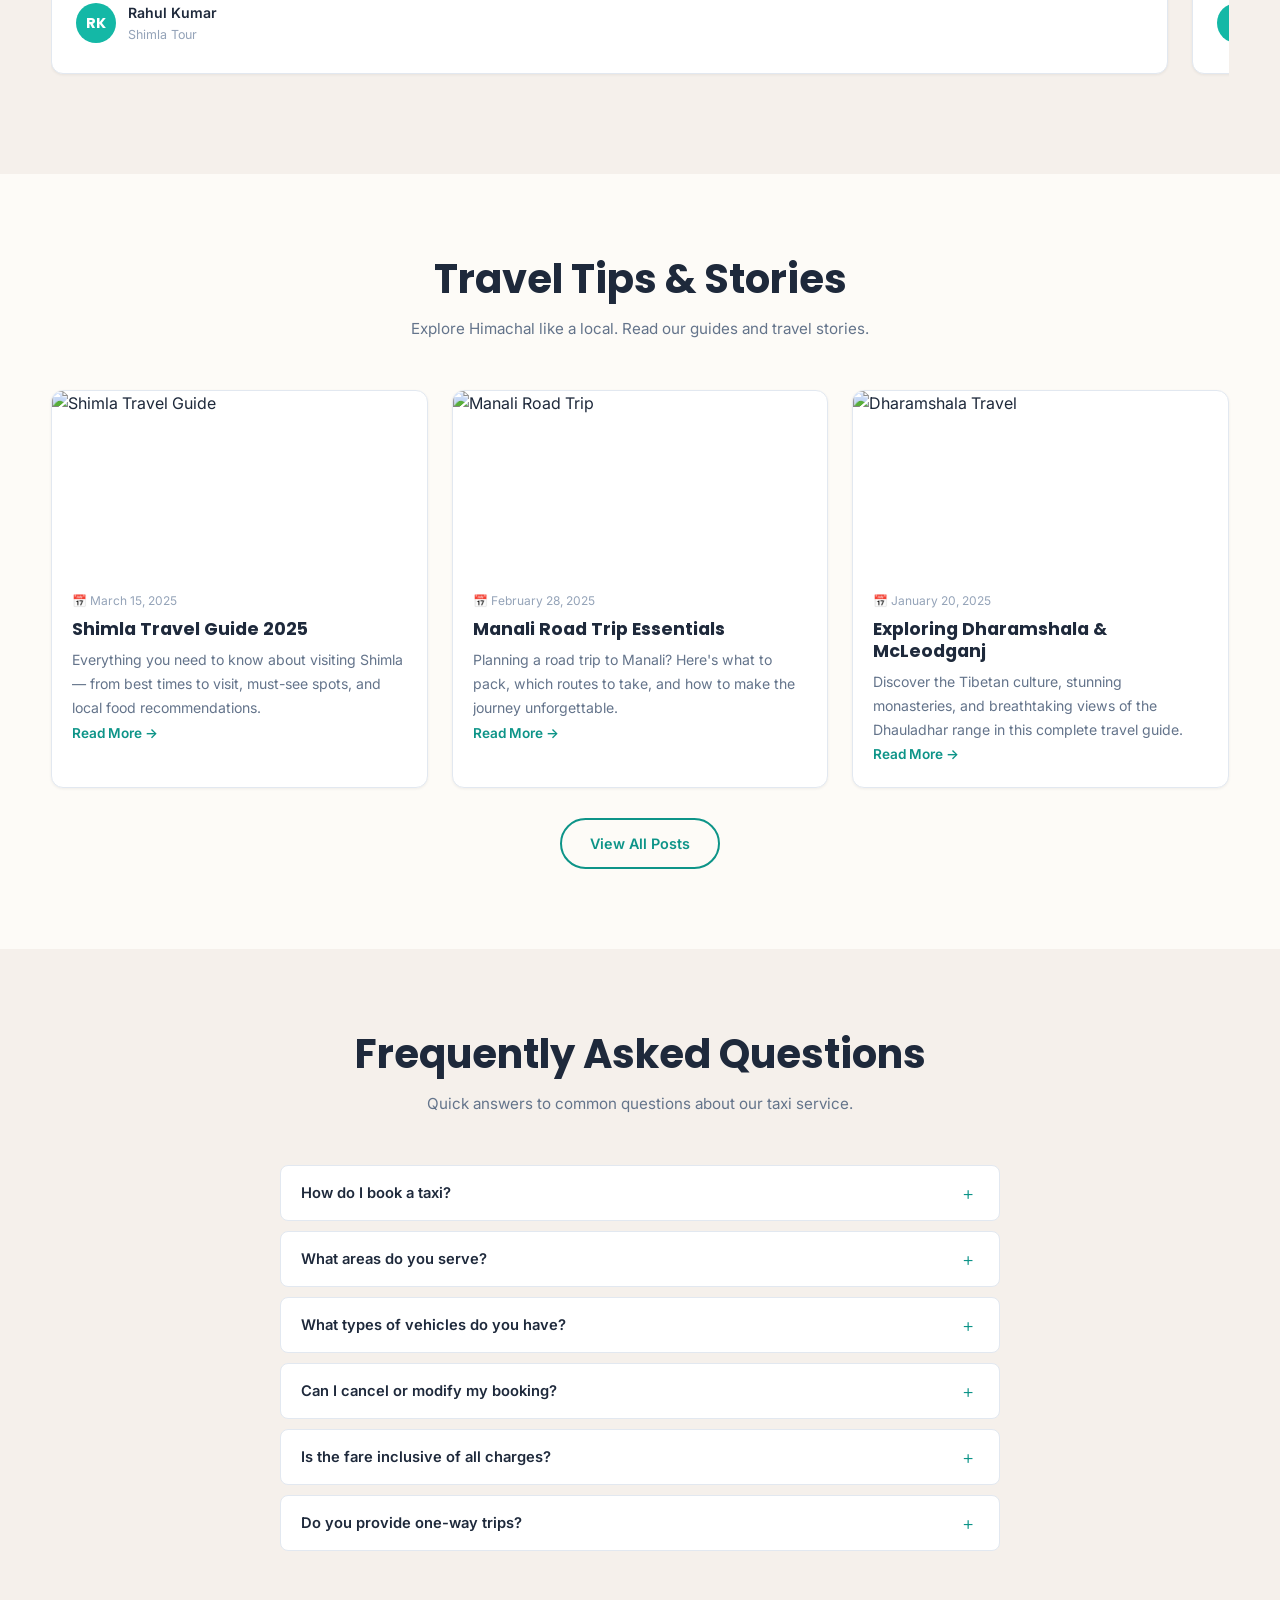
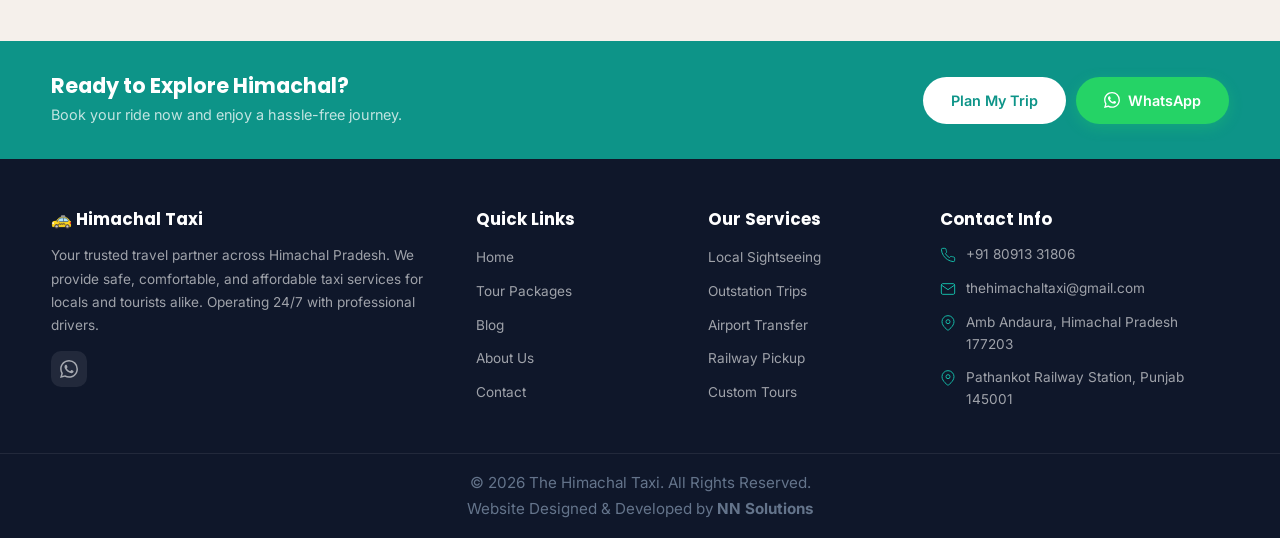
==== commit 49d76d05: "gtm changes" ====
--- a/index.html
+++ b/index.html
@@ -1,6 +1,16 @@
 <!DOCTYPE html>
 <html lang="en">
 <head>
+
+<!-- Google Tag Manager -->
+<script>
+(function(w,d,s,l,i){w[l]=w[l]||[];w[l].push({'gtm.start':
+new Date().getTime(),event:'gtm.js'});var f=d.getElementsByTagName(s)[0],
+j=d.createElement(s),dl=l!='dataLayer'?'&l='+l:'';j.async=true;j.src=
+'https://www.googletagmanager.com/gtm.js?id='+i+dl;f.parentNode.insertBefore(j,f);
+})(window,document,'script','dataLayer','GTM-M659ZJ63');</script>
+<!-- End Google Tag Manager -->
+
     <!-- ========== META & SEO ========== -->
     <meta charset="UTF-8">
     <meta name="viewport" content="width=device-width, initial-scale=1.0">
@@ -66,6 +76,11 @@
 </head>
 <body>
 
+<!-- Google Tag Manager (noscript) -->
+<noscript><iframe src="https://www.googletagmanager.com/ns.html?id=GTM-M659ZJ63"
+height="0" width="0" style="display:none;visibility:hidden"></iframe></noscript>
+<!-- End Google Tag Manager (noscript) -->
+
     <!-- ==================== TOP BAR ==================== -->
     <header class="topbar">
         <div class="container">
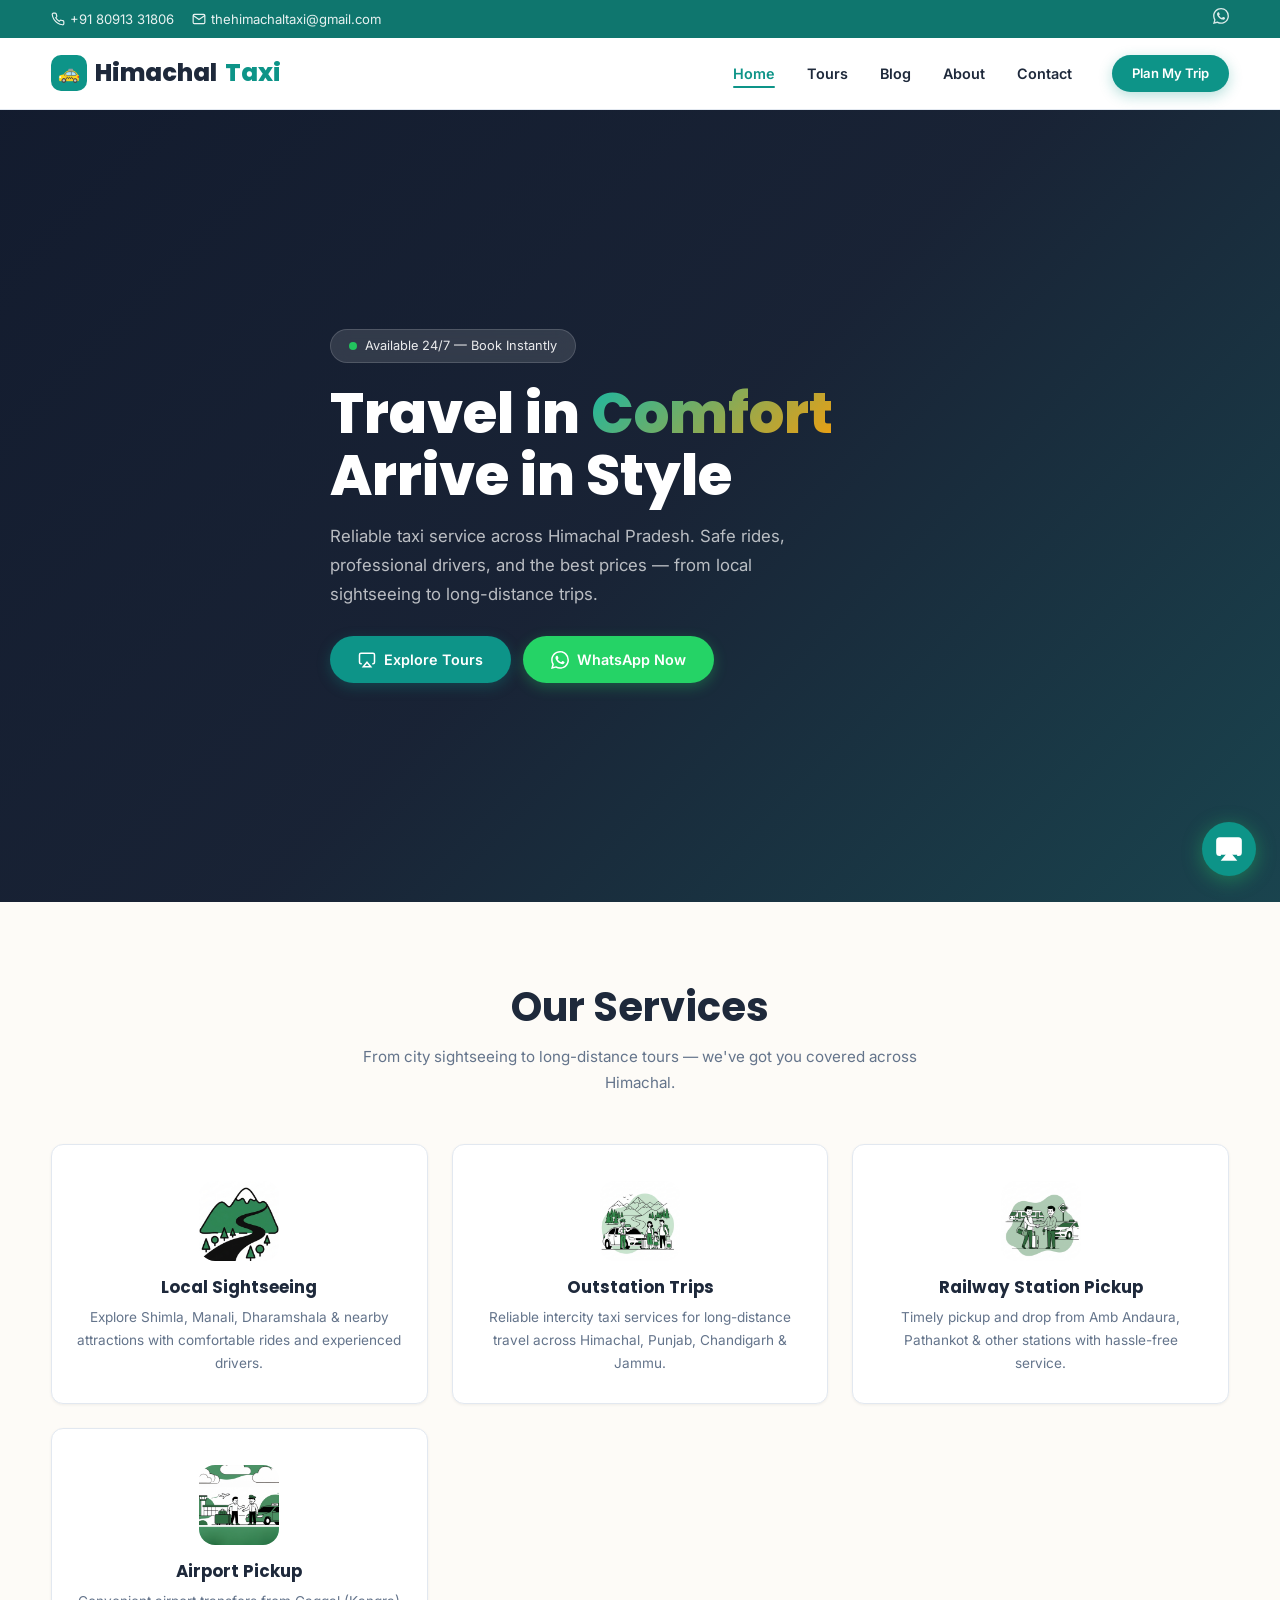
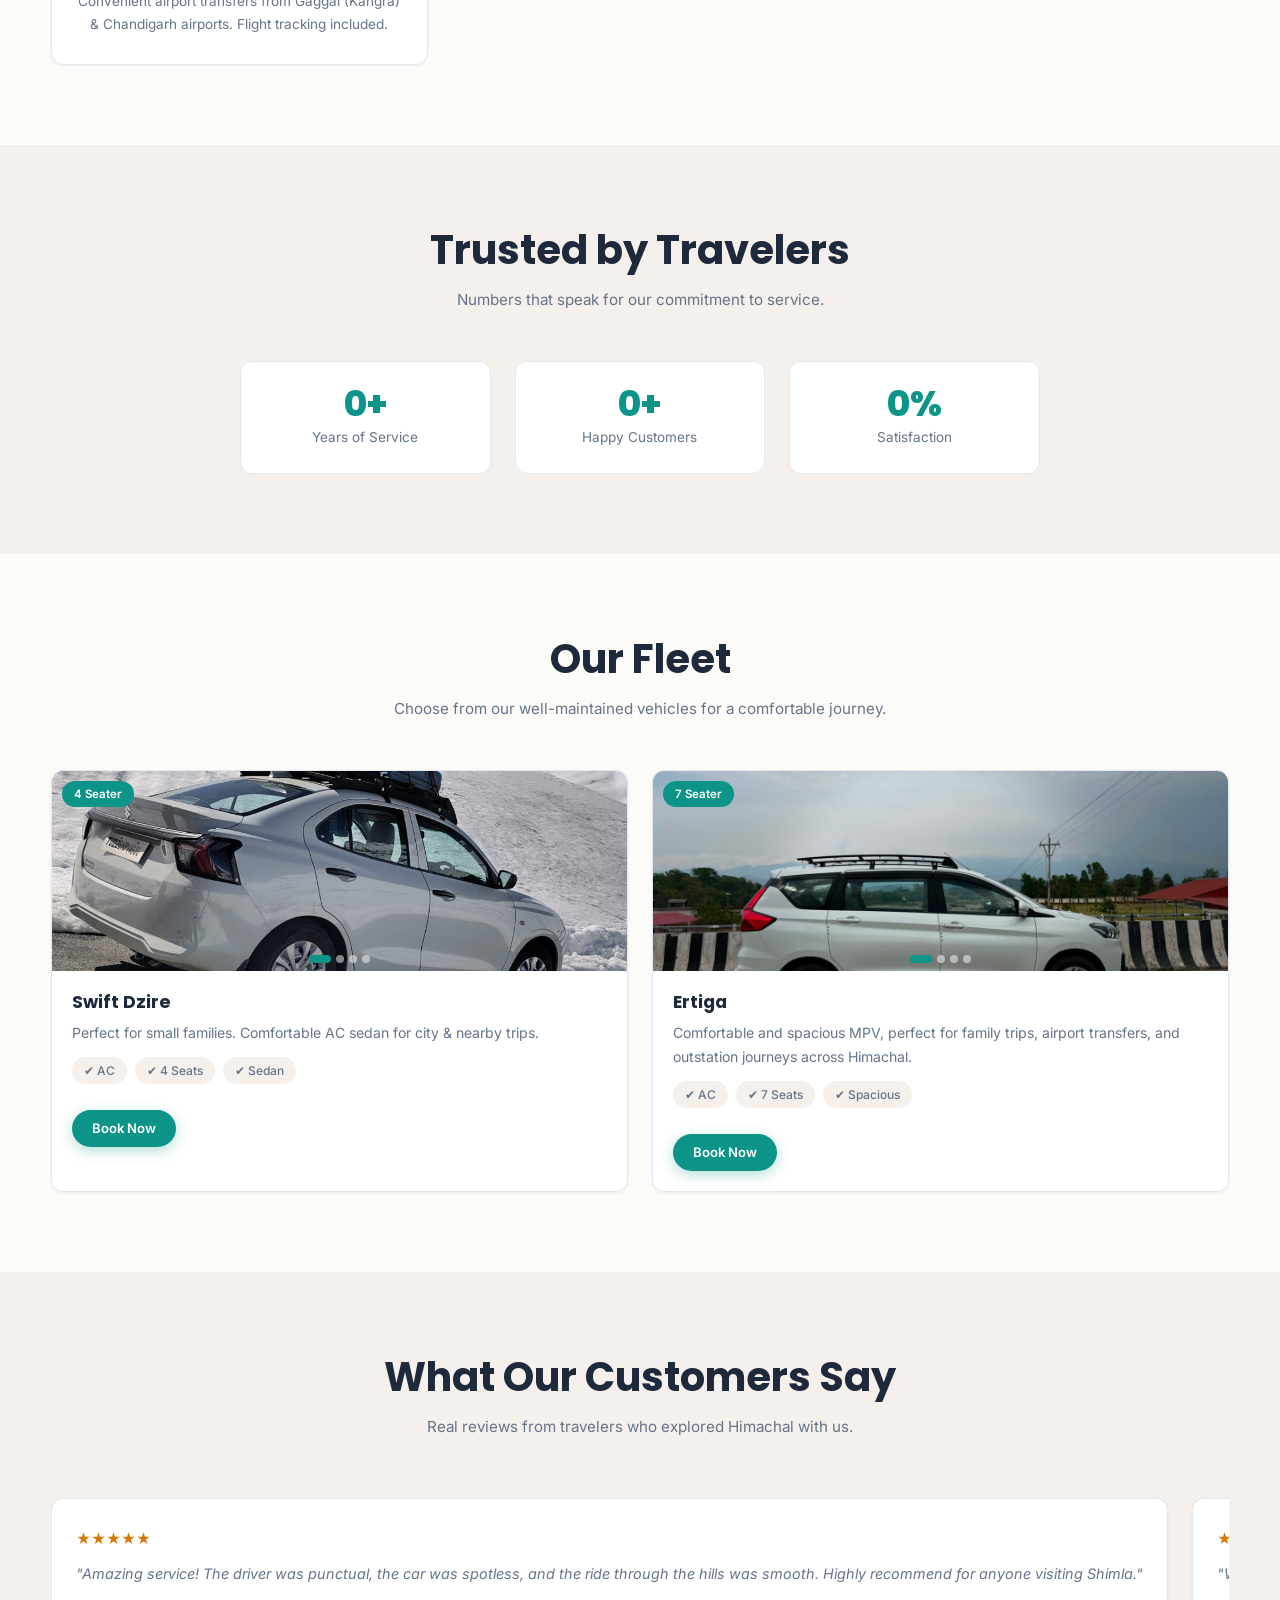
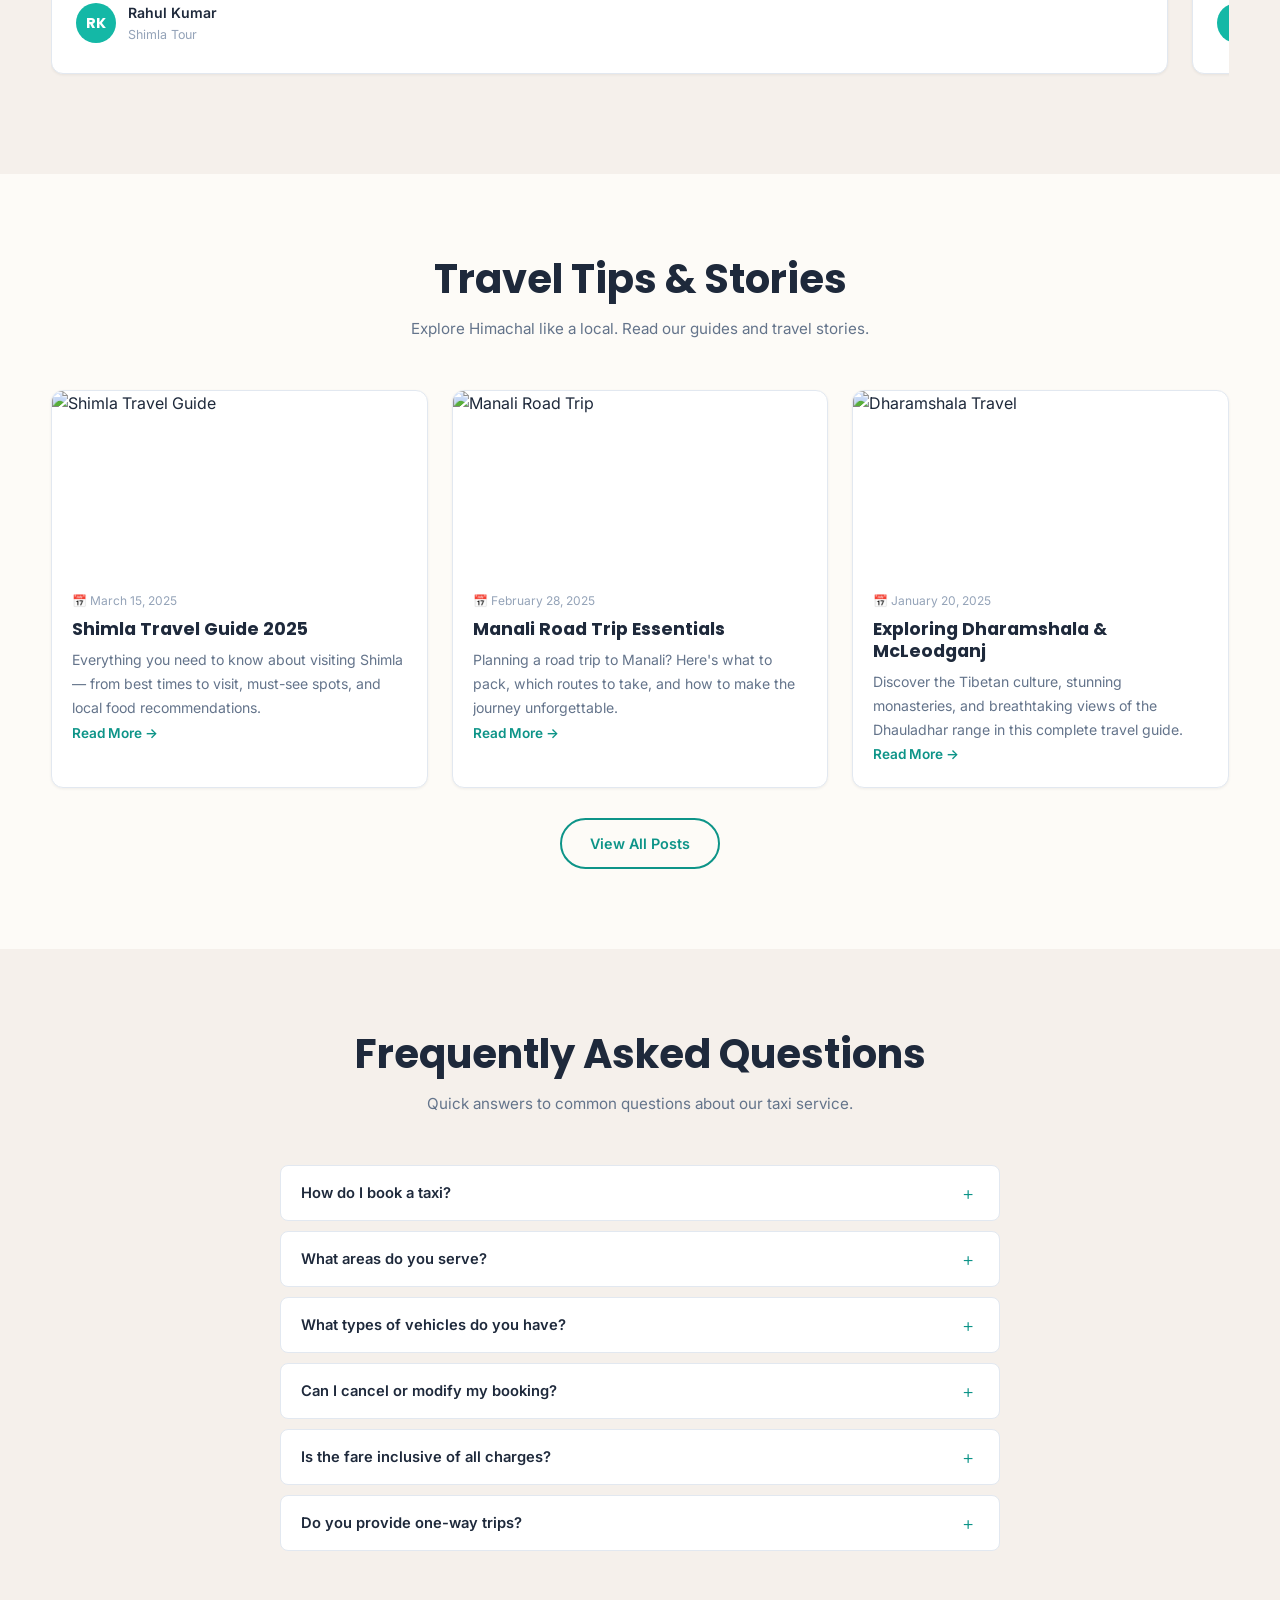
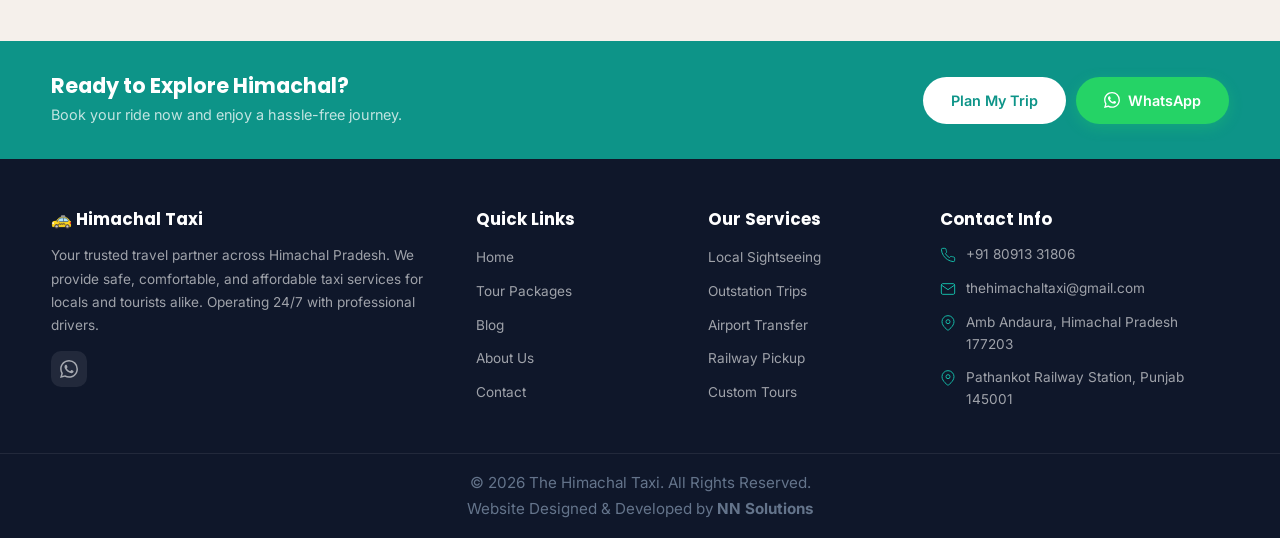
==== commit 301465a9: "gtm changes" ====
--- a/index.html
+++ b/index.html
@@ -3,12 +3,11 @@
 <head>
 
 <!-- Google Tag Manager -->
-<script>
-(function(w,d,s,l,i){w[l]=w[l]||[];w[l].push({'gtm.start':
+<script>(function(w,d,s,l,i){w[l]=w[l]||[];w[l].push({'gtm.start':
 new Date().getTime(),event:'gtm.js'});var f=d.getElementsByTagName(s)[0],
 j=d.createElement(s),dl=l!='dataLayer'?'&l='+l:'';j.async=true;j.src=
 'https://www.googletagmanager.com/gtm.js?id='+i+dl;f.parentNode.insertBefore(j,f);
-})(window,document,'script','dataLayer','GTM-M659ZJ63');</script>
+})(window,document,'script','dataLayer','GTM-WJX42XPB');</script>
 <!-- End Google Tag Manager -->
 
     <!-- ========== META & SEO ========== -->
@@ -77,7 +76,7 @@
 <body>
 
 <!-- Google Tag Manager (noscript) -->
-<noscript><iframe src="https://www.googletagmanager.com/ns.html?id=GTM-M659ZJ63"
+<noscript><iframe src="https://www.googletagmanager.com/ns.html?id=GTM-WJX42XPB"
 height="0" width="0" style="display:none;visibility:hidden"></iframe></noscript>
 <!-- End Google Tag Manager (noscript) -->
 
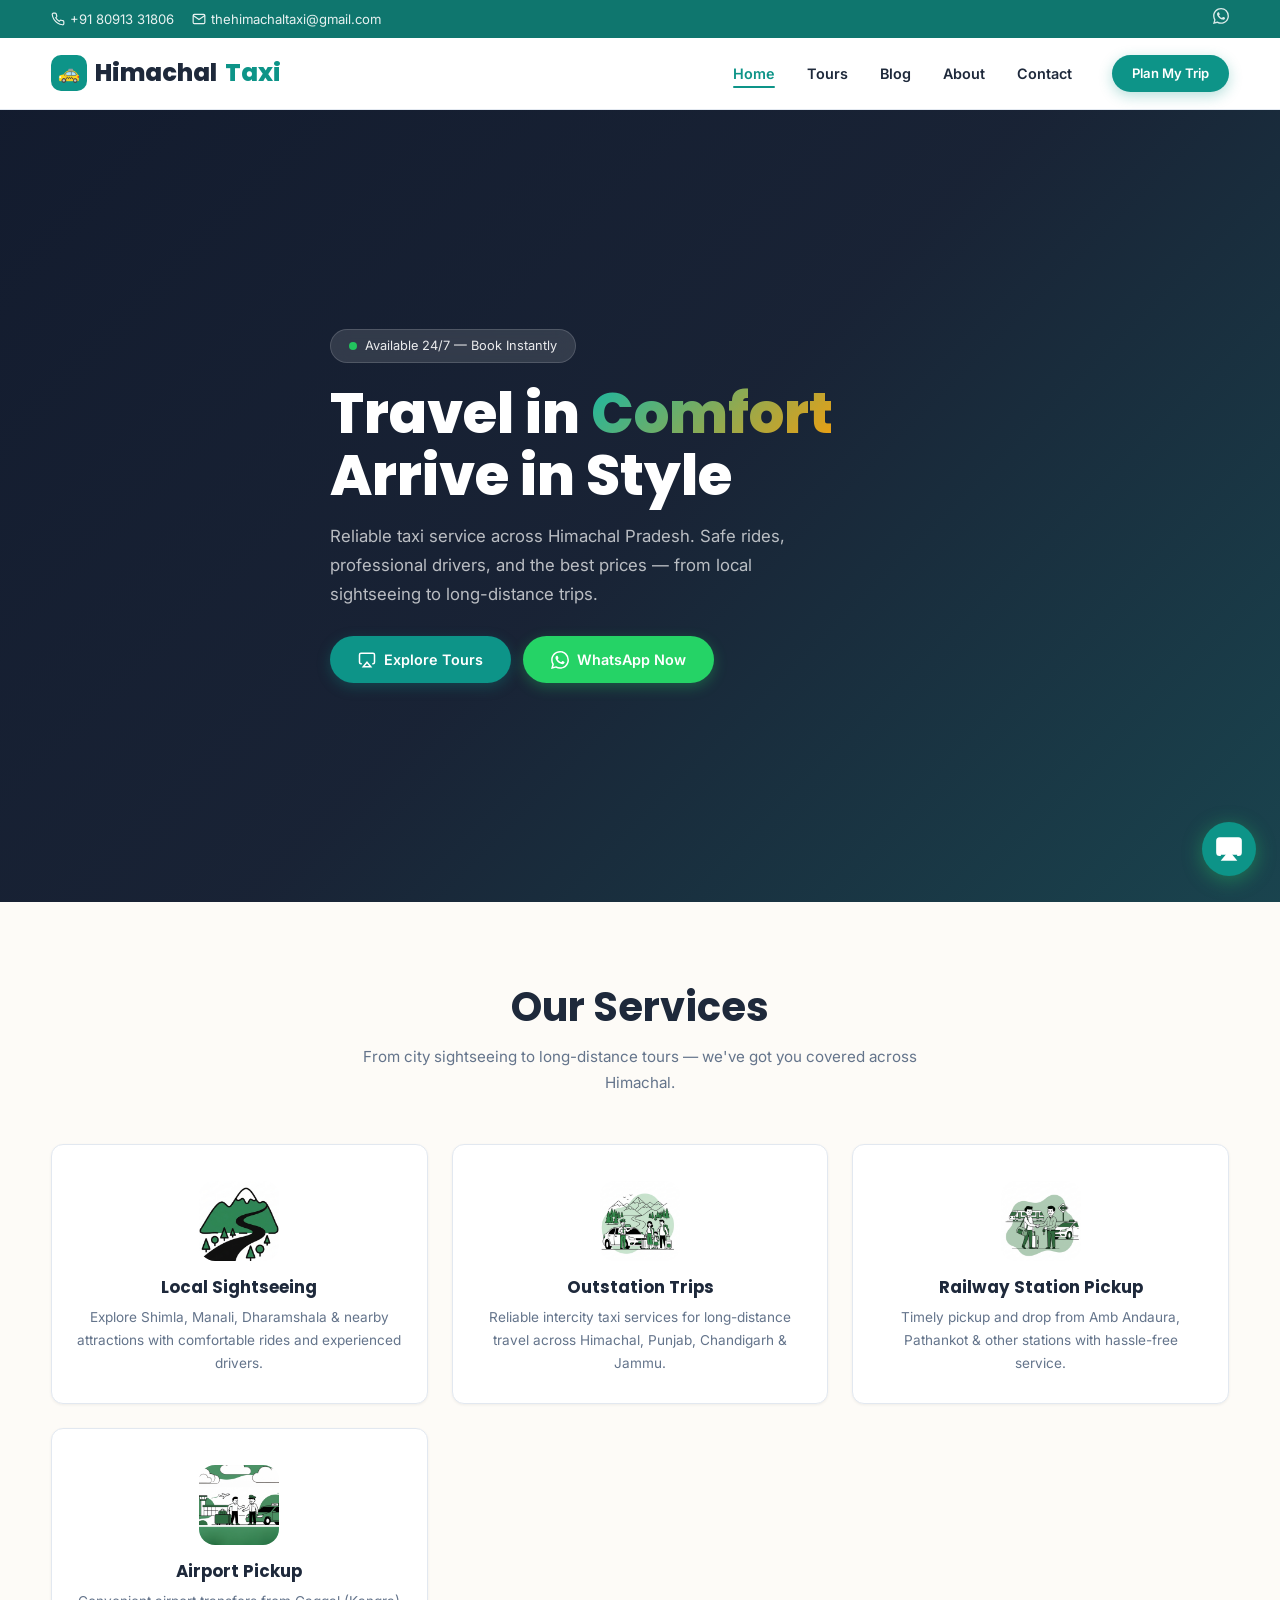
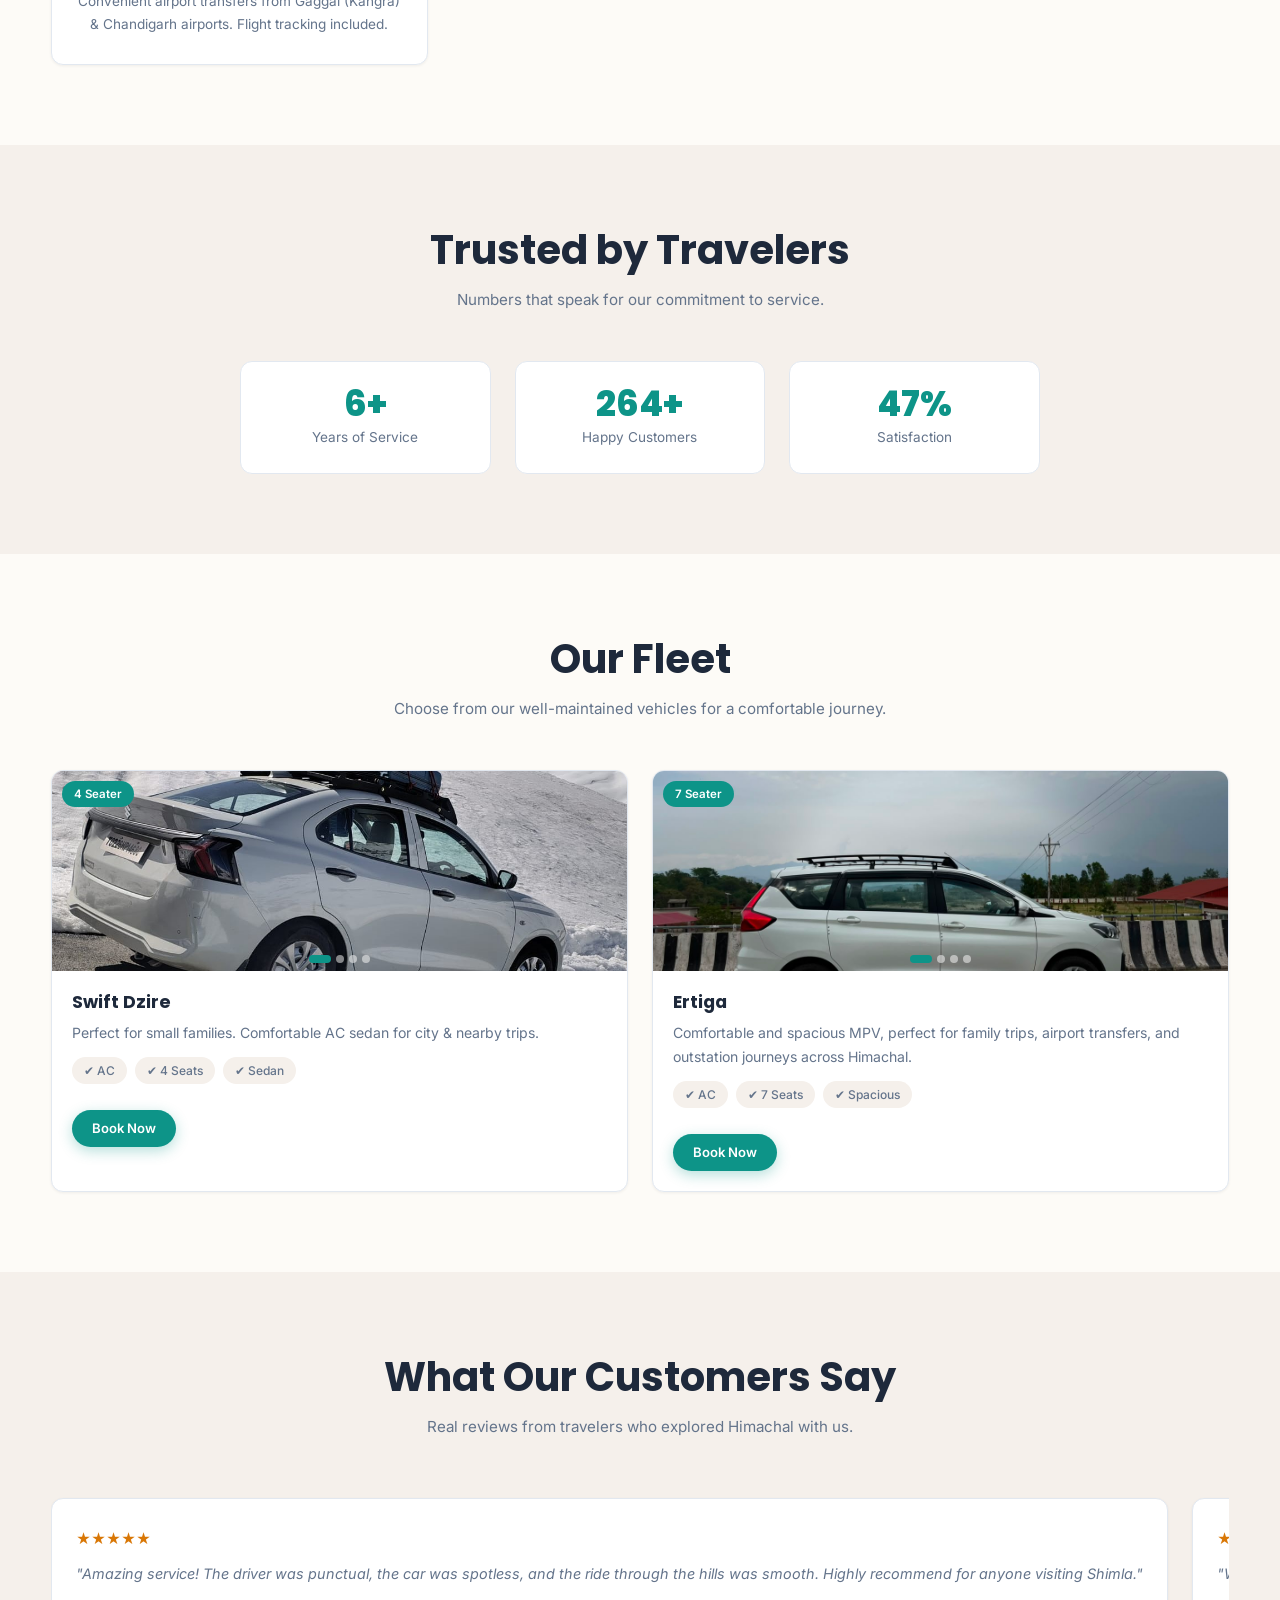
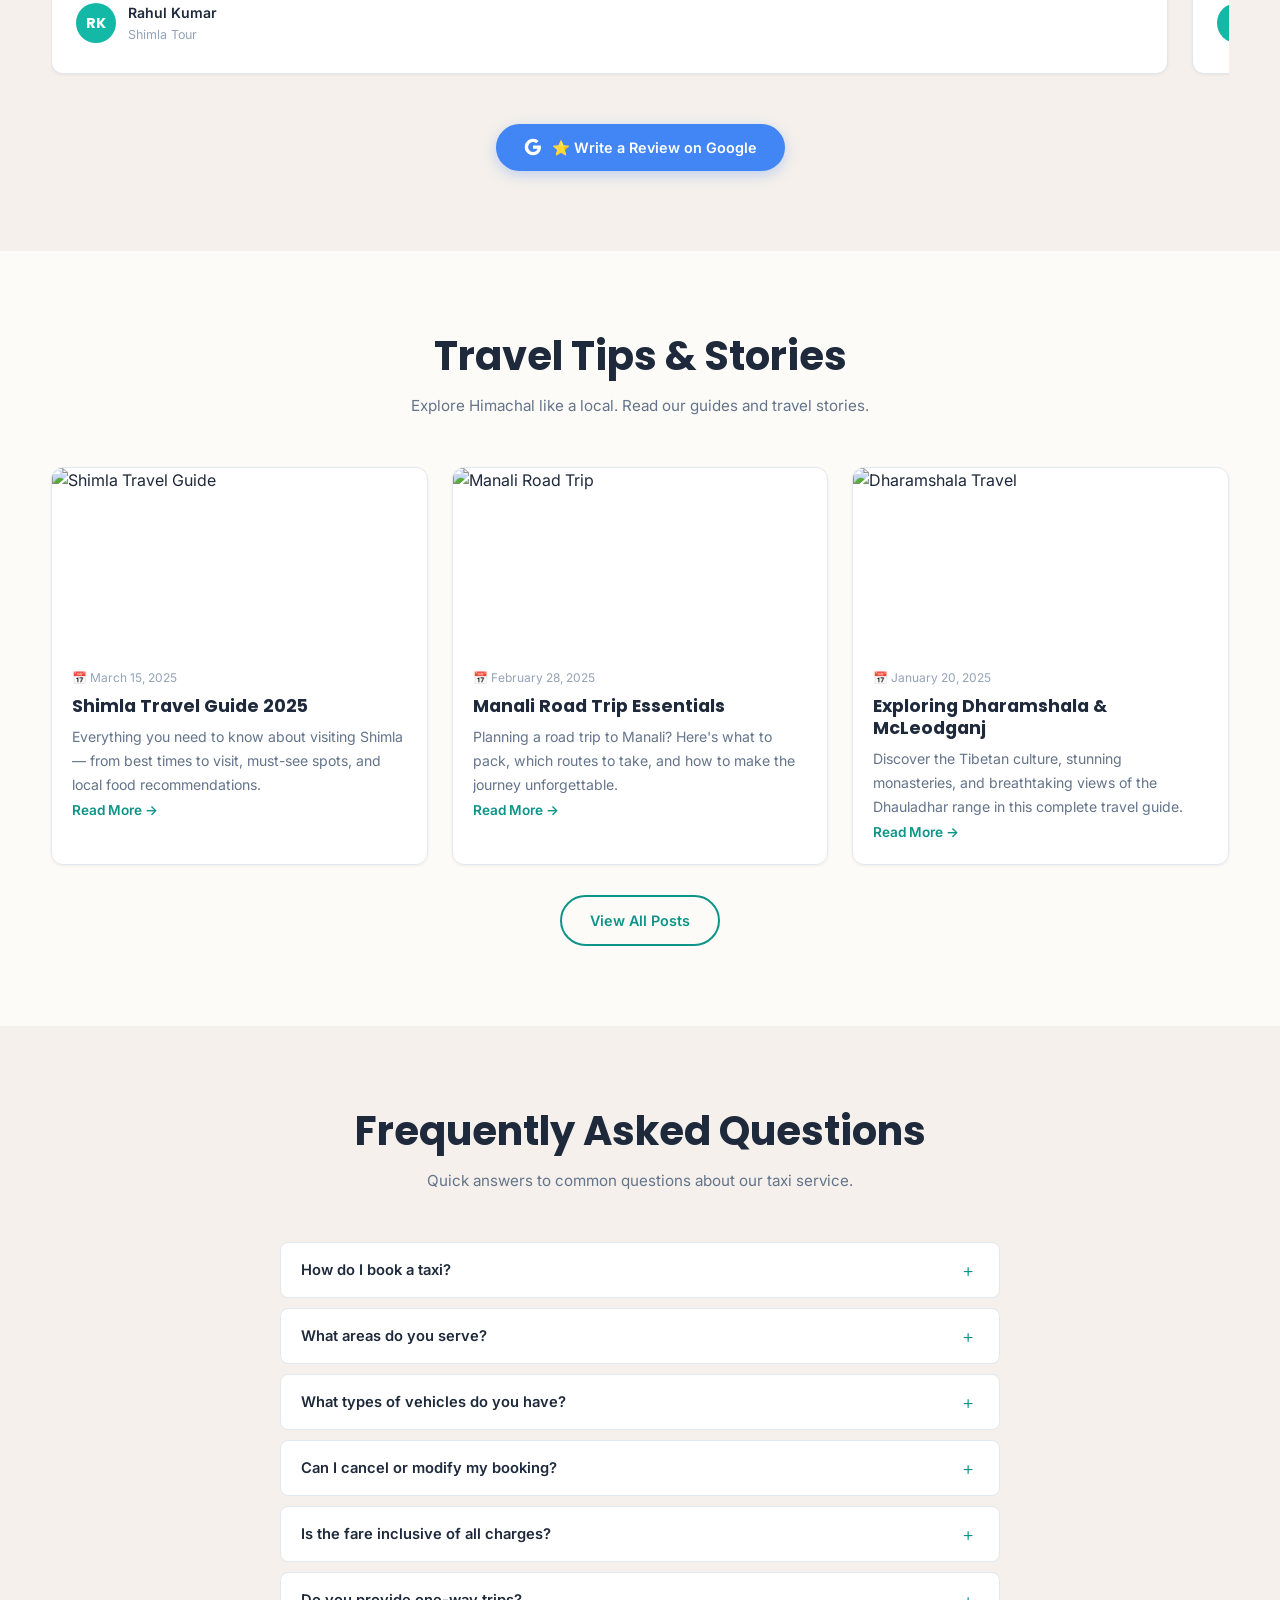
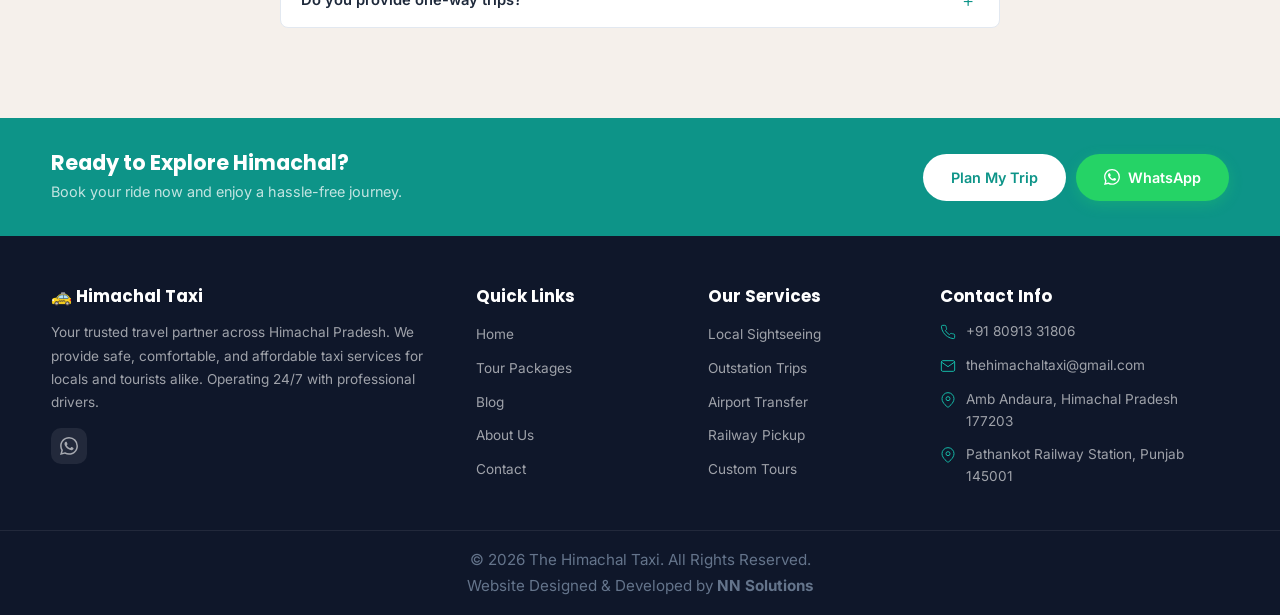
==== commit 386c42e1: "review button" ====
--- a/index.html
+++ b/index.html
@@ -389,6 +389,14 @@
                     </div>
                 </div>
             </div>
+
+            <!-- Google Review Button -->
+            <div class="text-center mt-3">
+                <a href="https://g.page/r/Cbww0UpbDK8aEAI/review" target="_blank" rel="noopener noreferrer" class="btn btn-google-review">
+                    <svg viewBox="0 0 24 24" fill="currentColor" style="width:18px;height:18px;"><path d="M22.56 12.25c0-.78-.07-1.53-.2-2.25H12v4.26h5.92a5.06 5.06 0 01-2.2 3.32v2.77h3.57c2.08-1.92 3.28-4.74 3.28-8.1z"/><path d="M12 23c2.97 0 5.46-.98 7.28-2.66l-3.57-2.77c-.98.66-2.23 1.06-3.71 1.06-2.86 0-5.29-1.93-6.16-4.53H2.18v2.84C3.99 20.53 7.7 23 12 23z"/><path d="M5.84 14.09c-.22-.66-.35-1.36-.35-2.09s.13-1.43.35-2.09V7.07H2.18C1.43 8.55 1 10.22 1 12s.43 3.45 1.18 4.93l2.85-2.22.81-.62z"/><path d="M12 5.38c1.62 0 3.06.56 4.21 1.64l3.15-3.15C17.45 2.09 14.97 1 12 1 7.7 1 3.99 3.47 2.18 7.07l3.66 2.84c.87-2.6 3.3-4.53 6.16-4.53z"/></svg>
+                    ⭐ Write a Review on Google
+                </a>
+            </div>
         </div>
     </section>
 
--- a/css/style.css
+++ b/css/style.css
@@ -165,6 +165,20 @@
     box-shadow: 0 8px 24px rgba(37, 211, 102, 0.35);
 }
 
+/* --- Google Review Button --- */
+.btn-google-review {
+    background: #4285F4;
+    color: var(--white);
+    box-shadow: 0 4px 14px rgba(66, 133, 244, 0.3);
+    gap: 10px;
+}
+
+.btn-google-review:hover {
+    background: #3367D6;
+    transform: translateY(-2px);
+    box-shadow: 0 8px 24px rgba(66, 133, 244, 0.35);
+}
+
 .btn-whatsapp svg,
 .btn-primary svg,
 .btn-secondary svg {
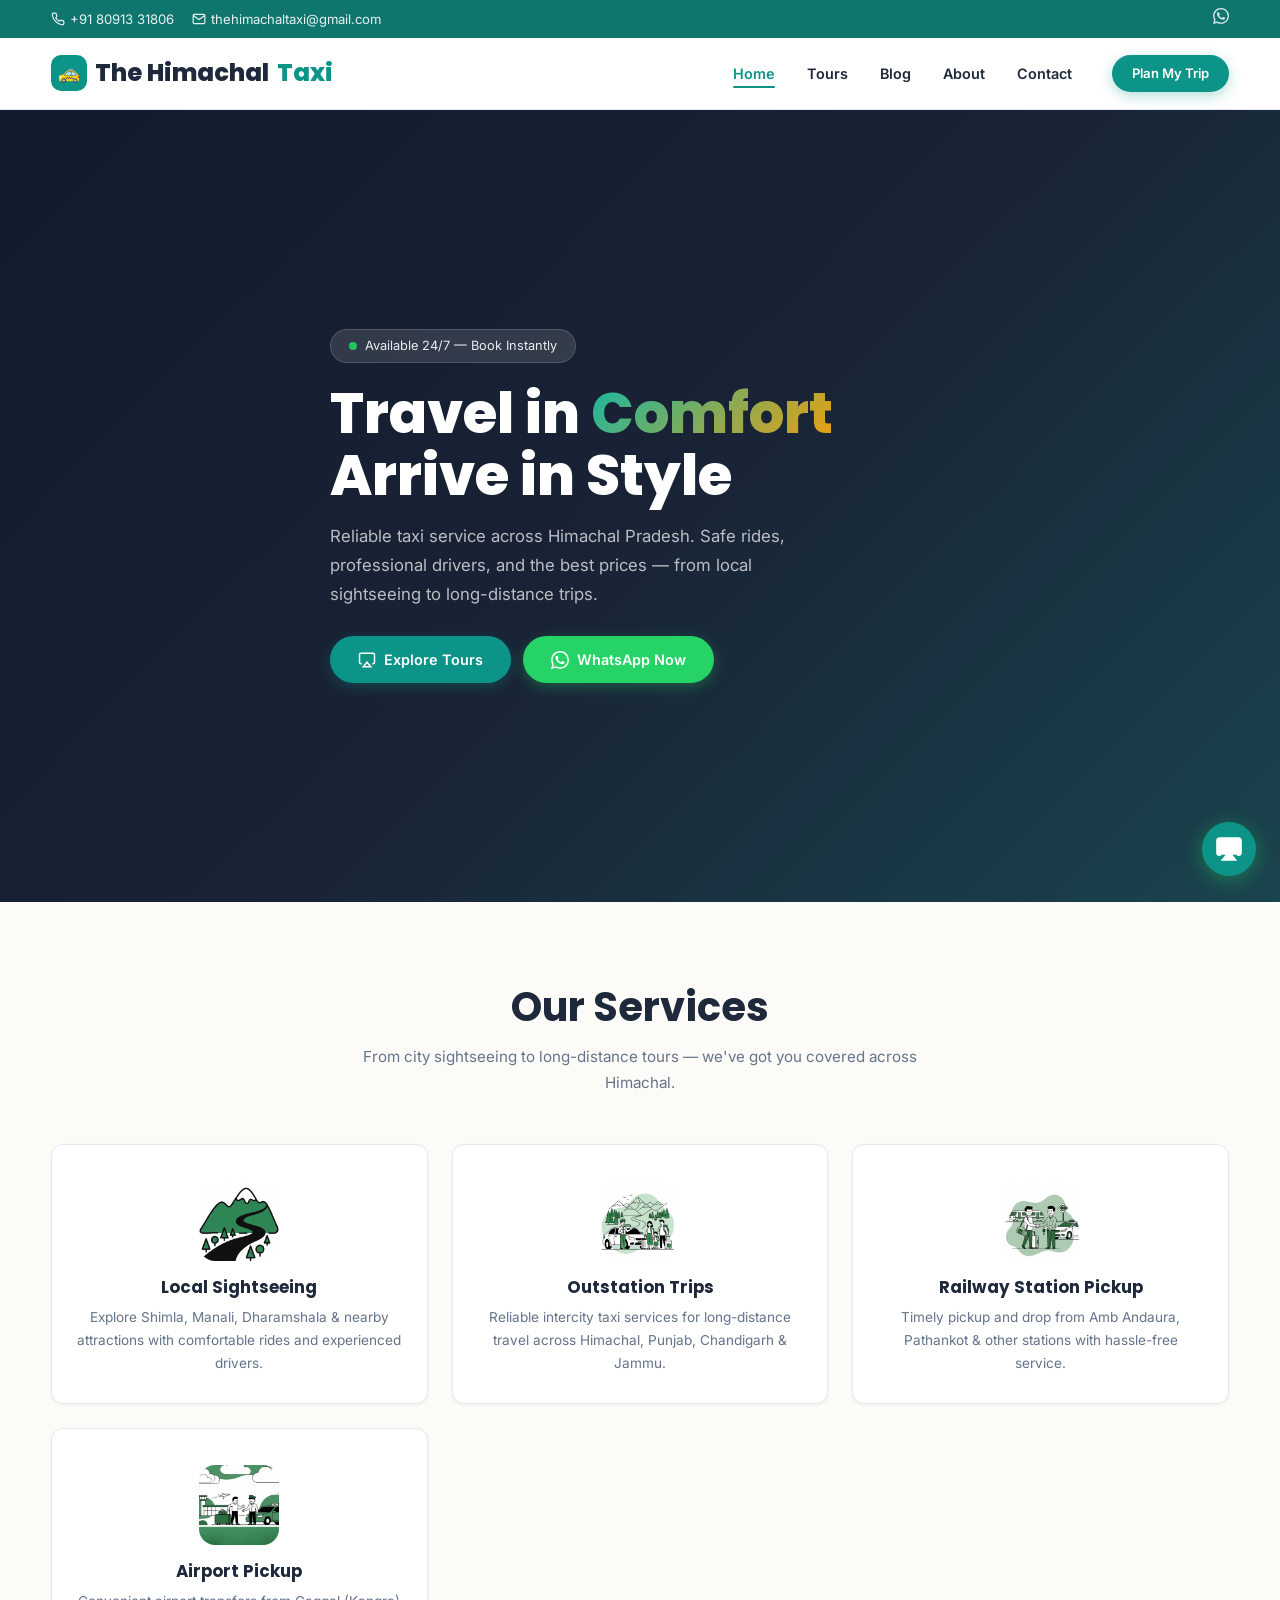
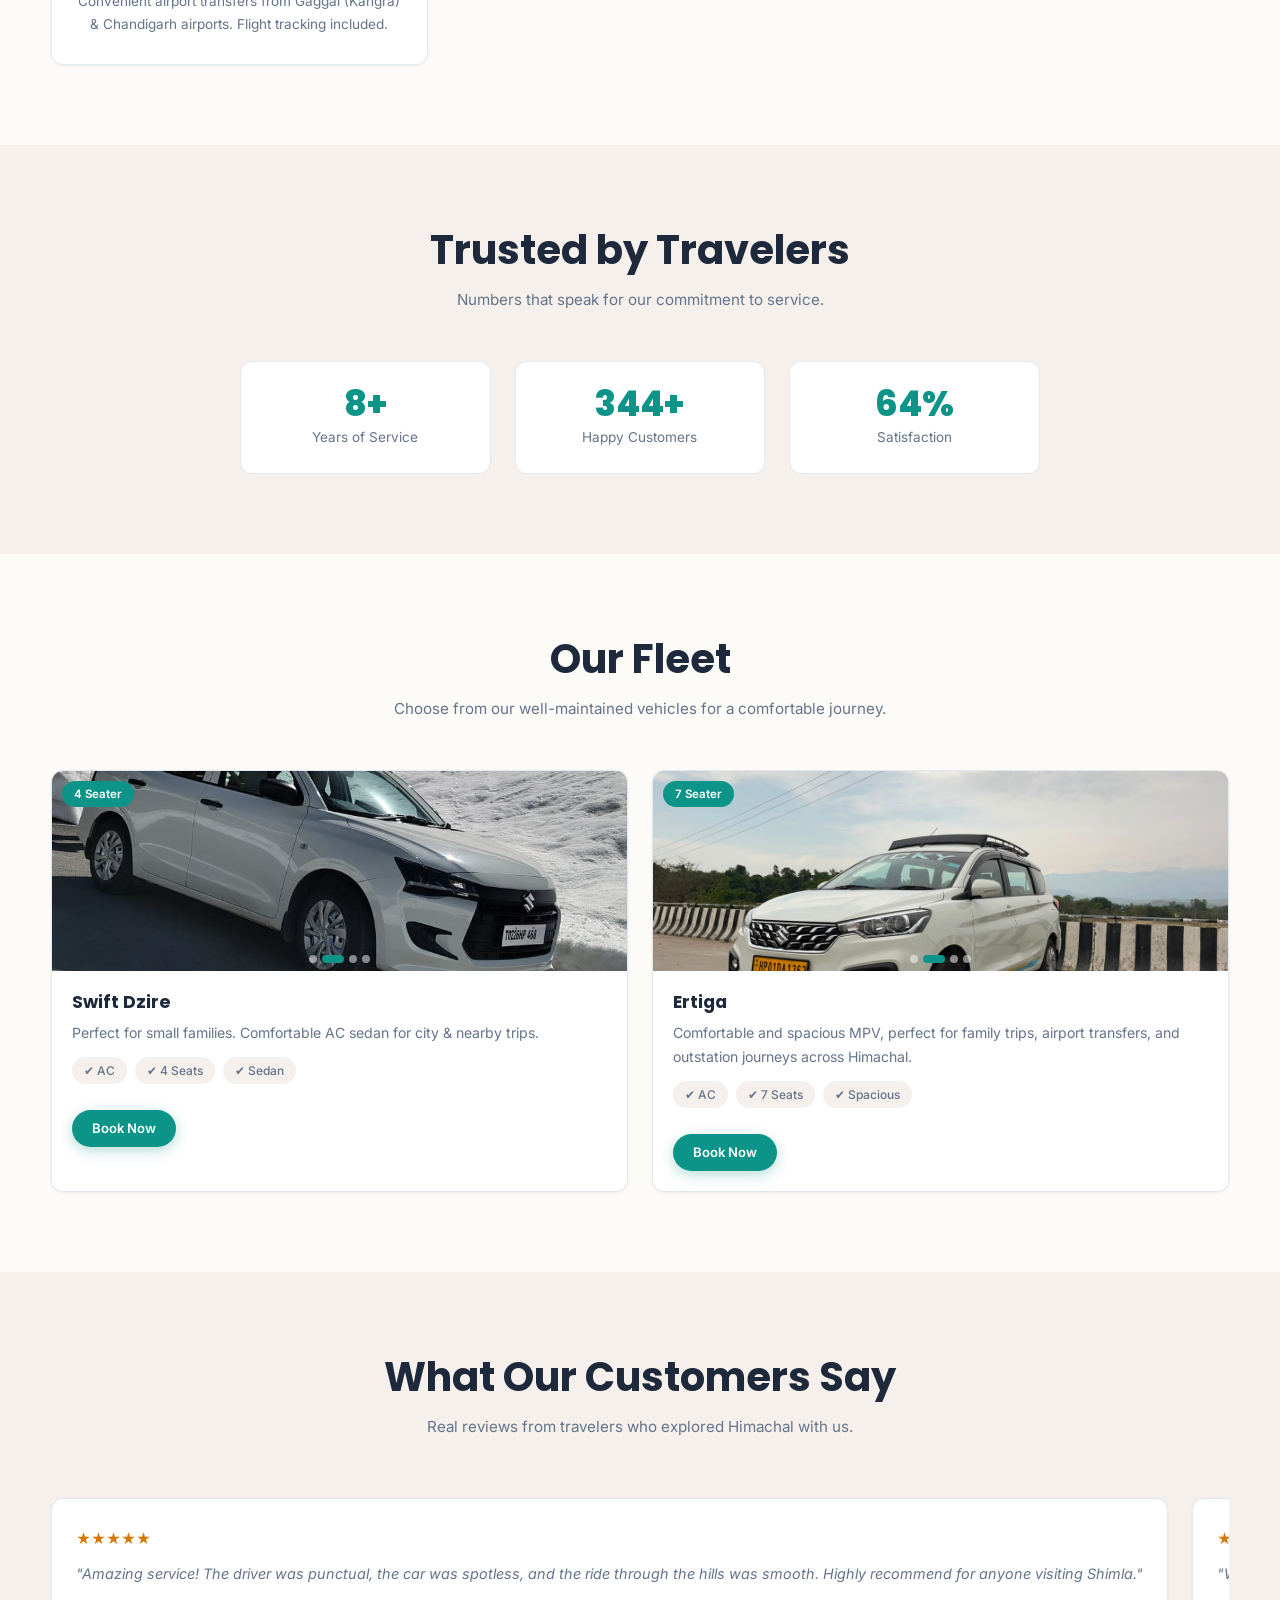
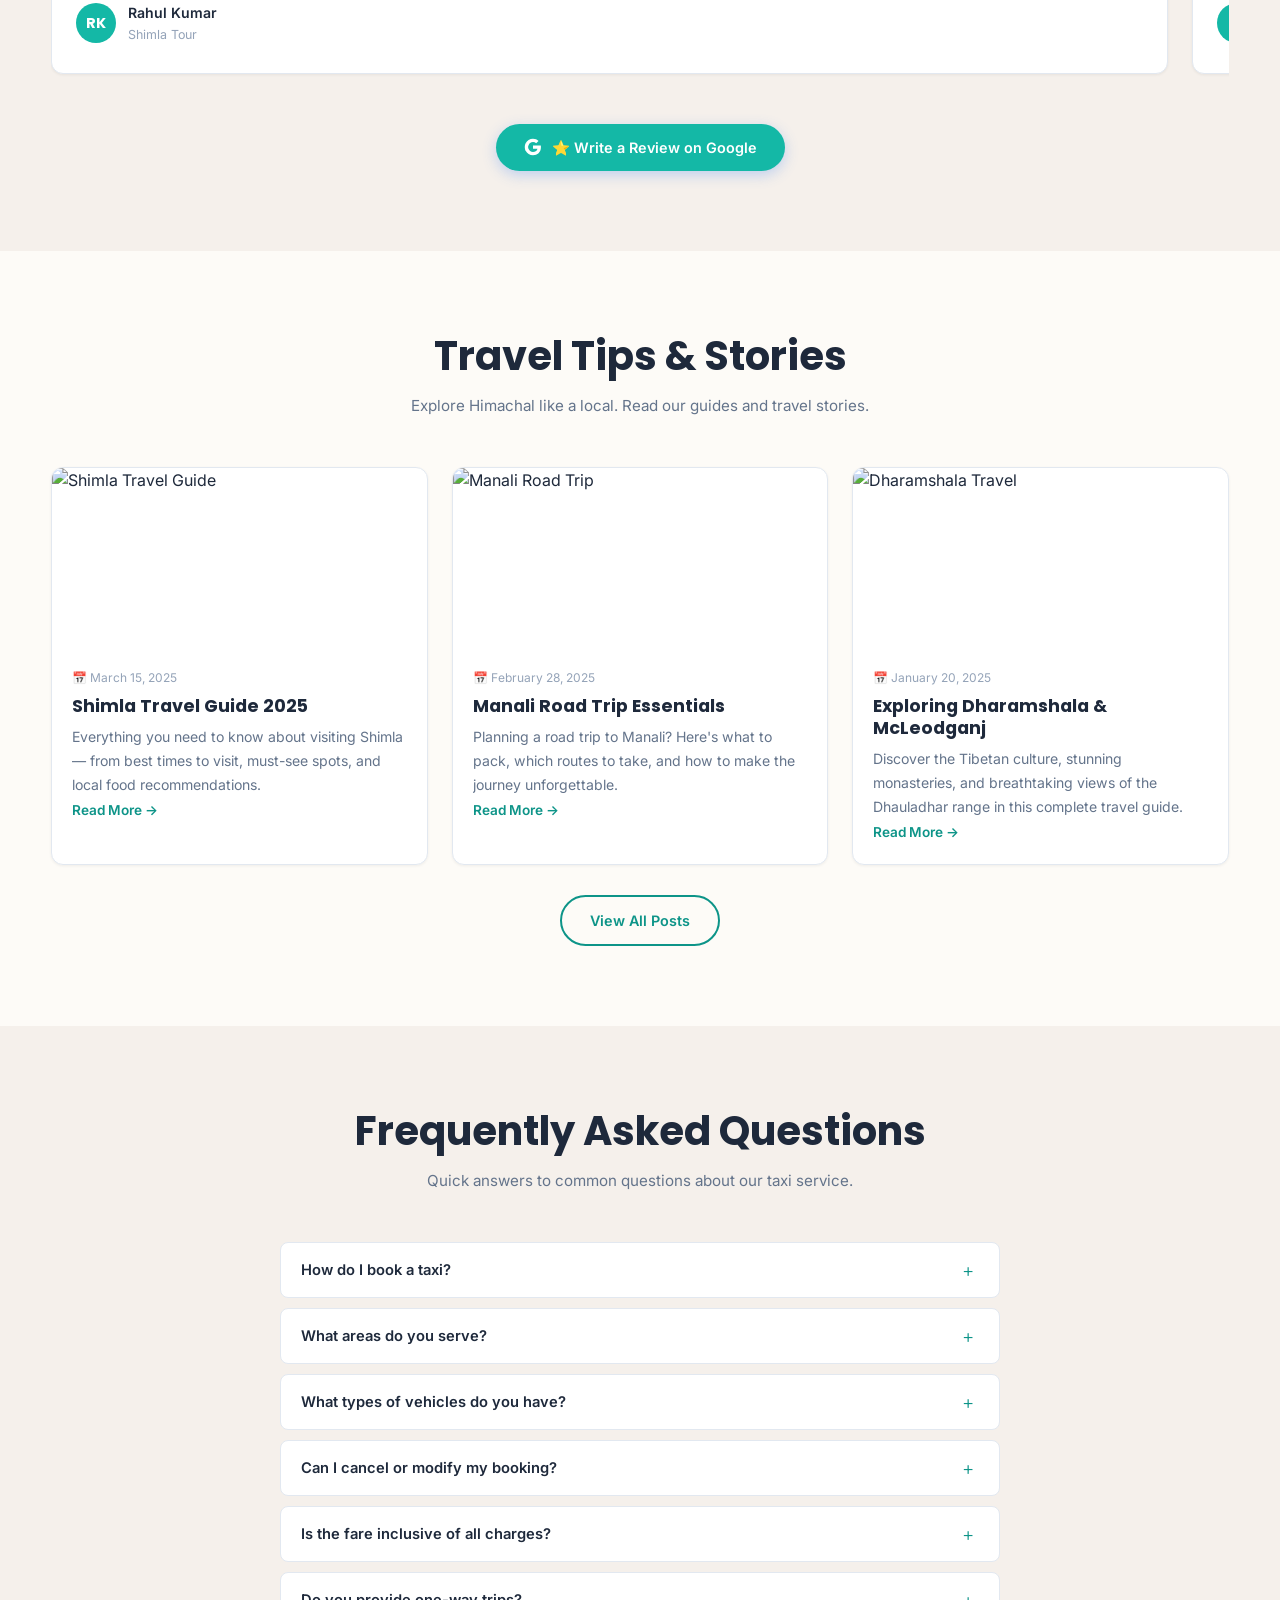
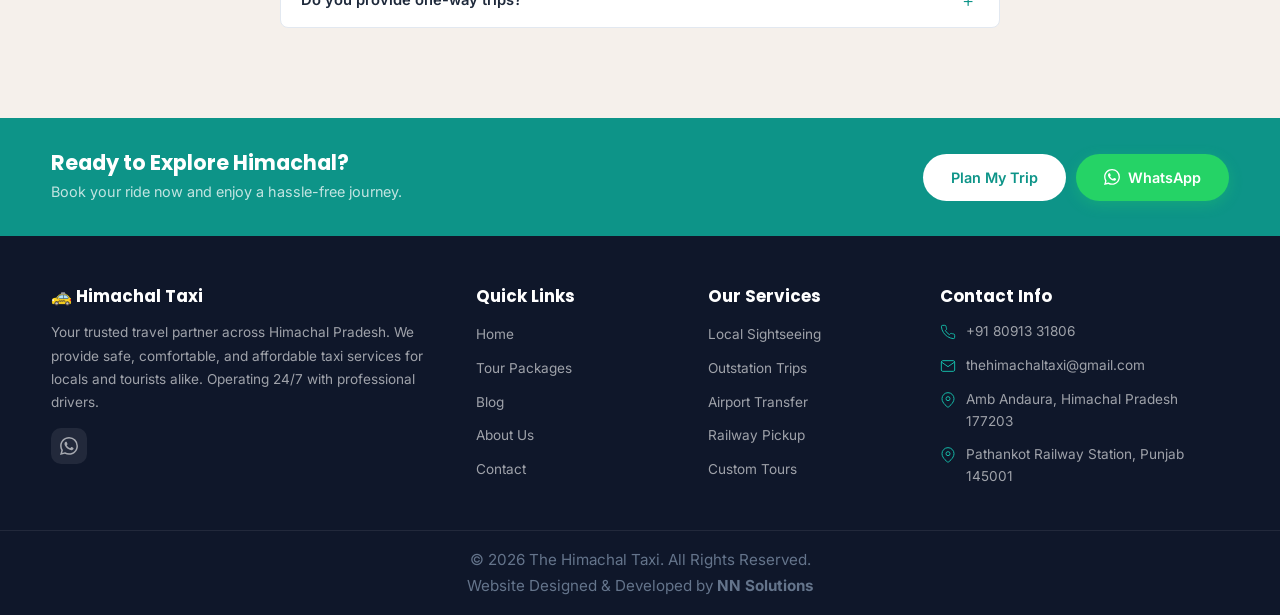
==== commit 28db8de7: "name changed and images too" ====
--- a/index.html
+++ b/index.html
@@ -106,7 +106,7 @@
         <div class="container nav-container">
             <a href="index.html" class="logo">
                 <span class="logo-icon">🚕</span>
-                Himachal<span>Taxi</span>
+                The Himachal<span>Taxi</span>
             </a>
             <ul class="nav-links">
                 <li><a href="index.html">Home</a></li>
--- a/css/style.css
+++ b/css/style.css
@@ -167,7 +167,7 @@
 
 /* --- Google Review Button --- */
 .btn-google-review {
-    background: #4285F4;
+    background: #14B8A6;
     color: var(--white);
     box-shadow: 0 4px 14px rgba(66, 133, 244, 0.3);
     gap: 10px;
